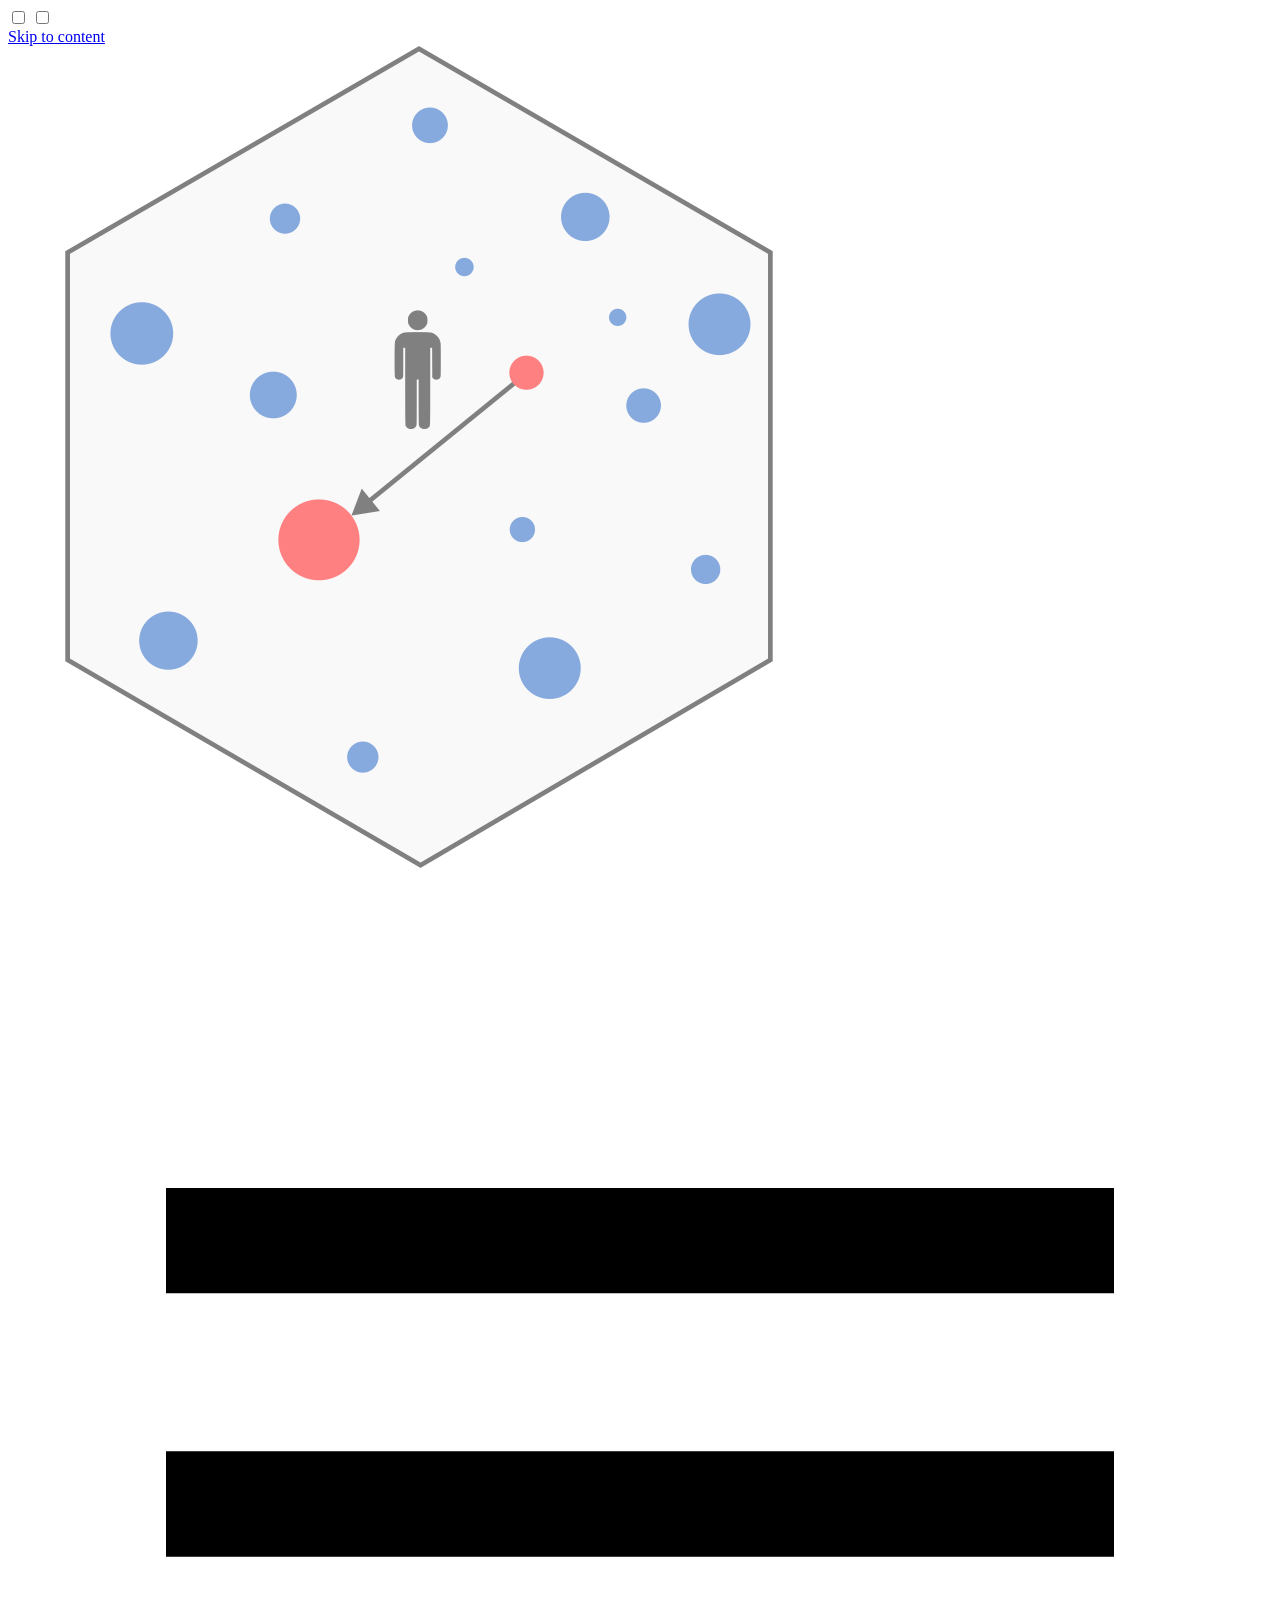
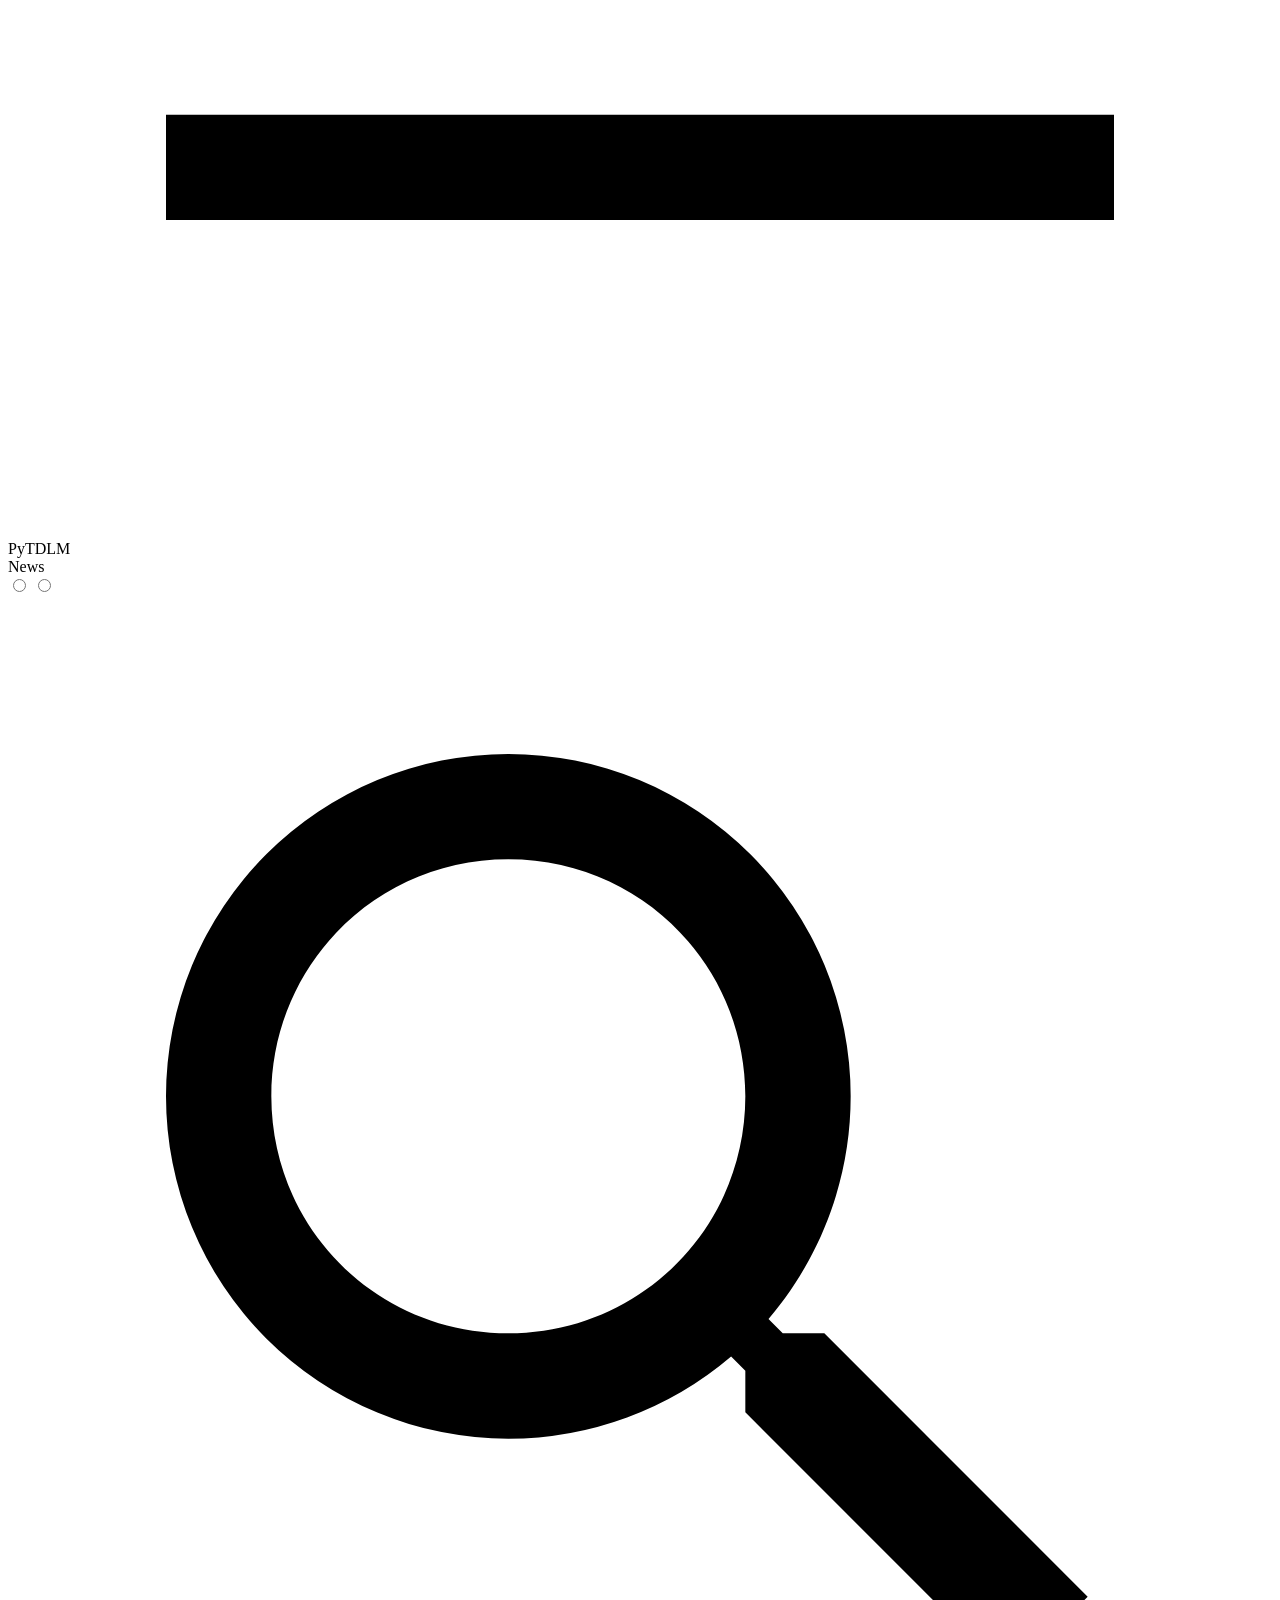
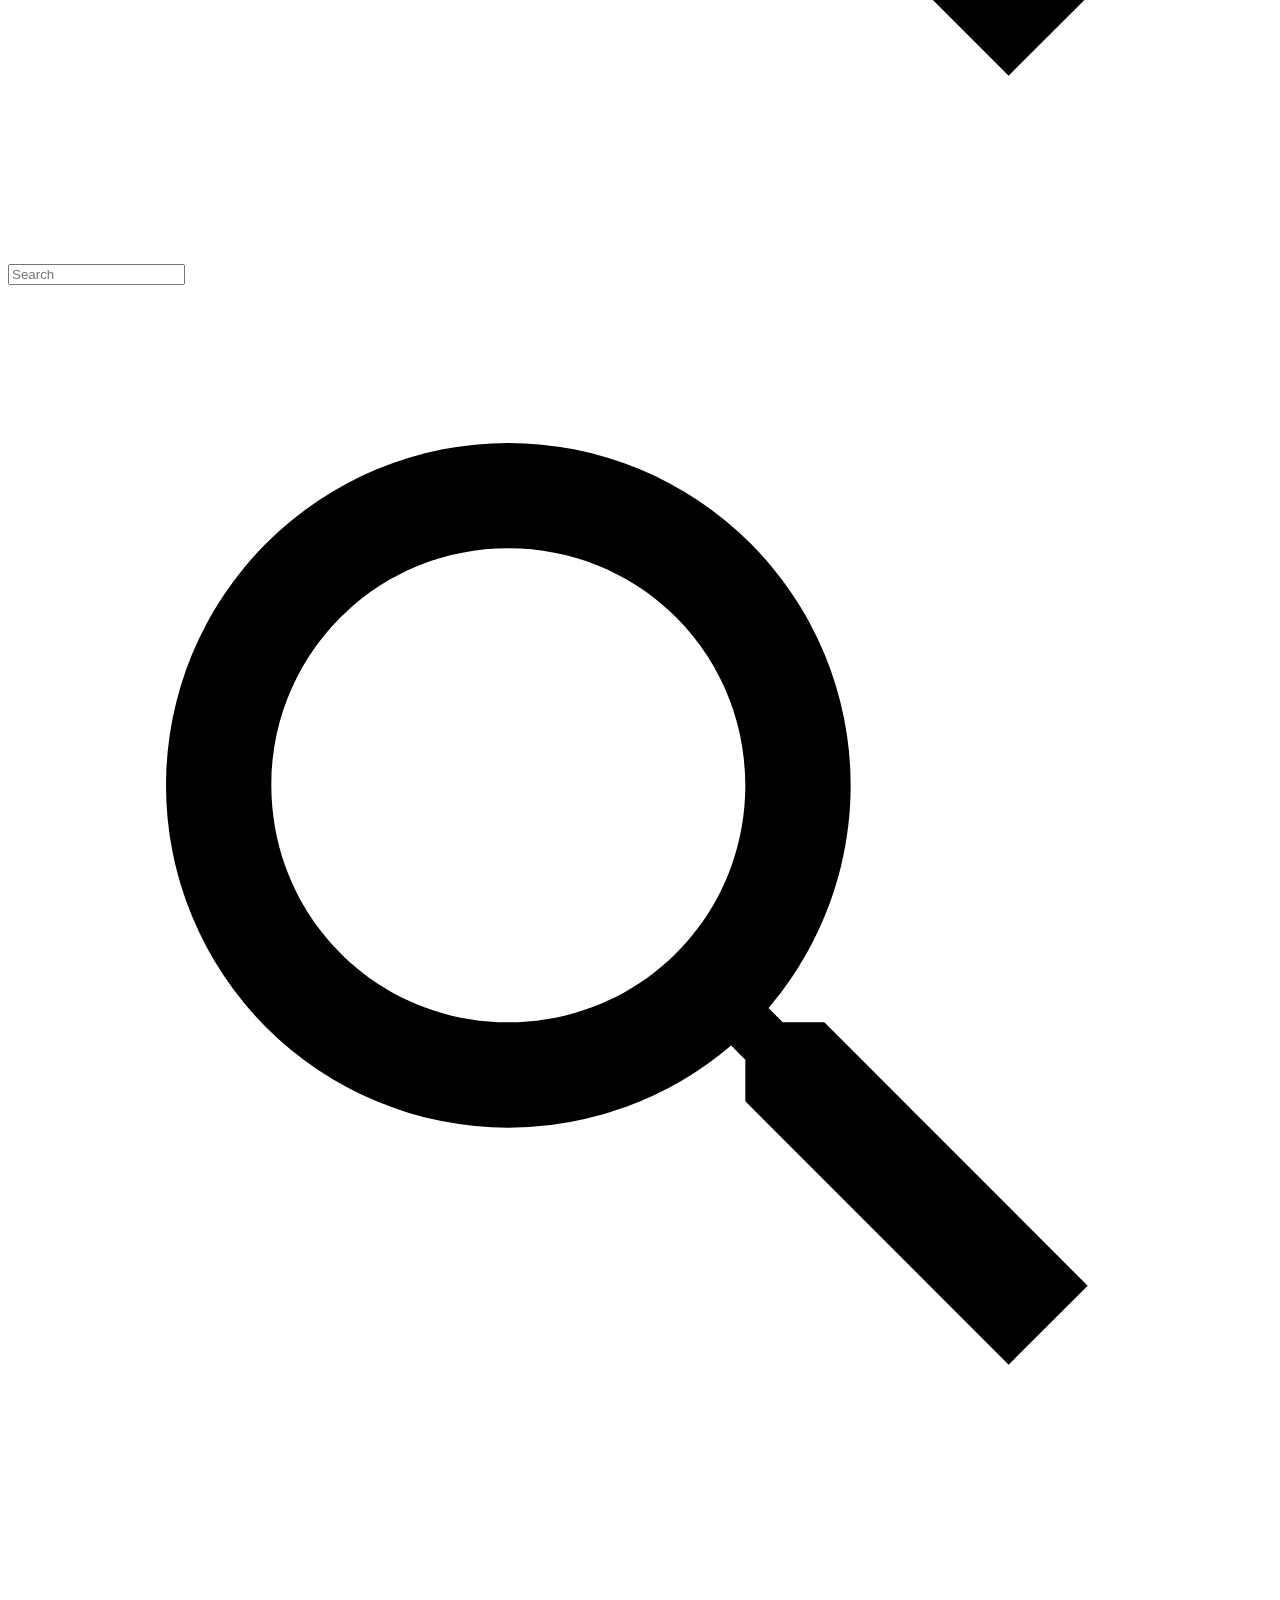
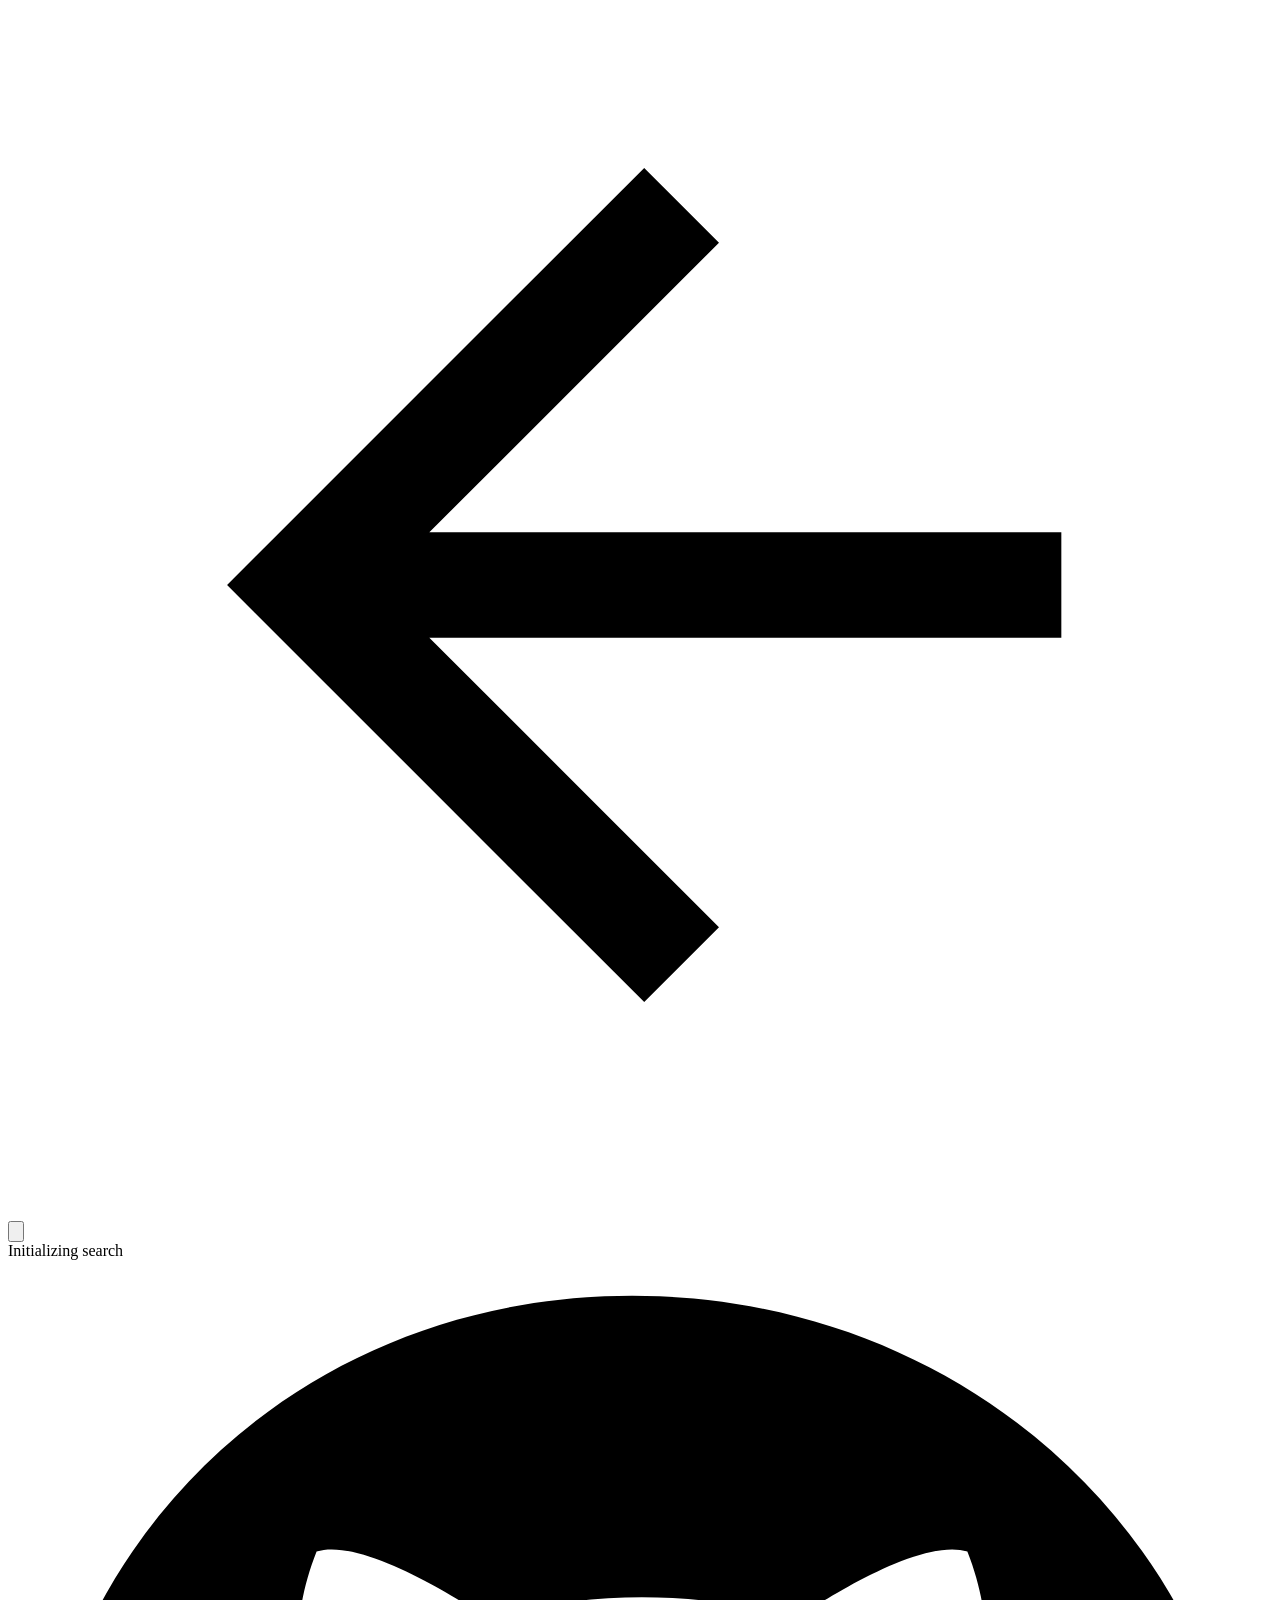
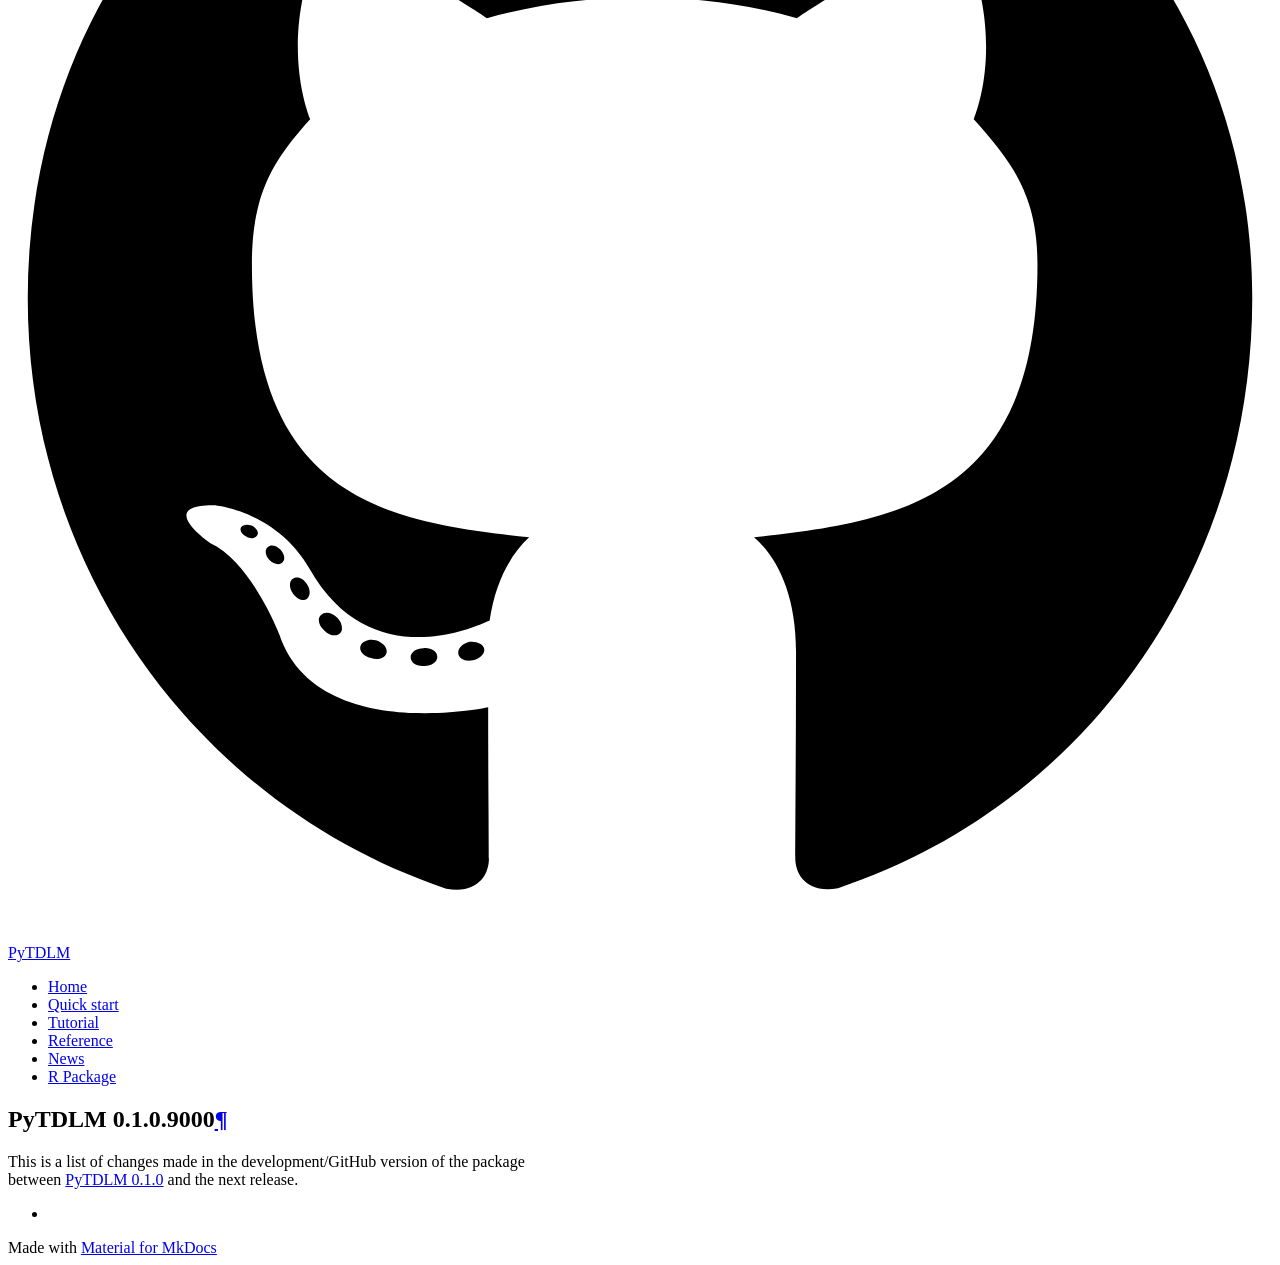
==== news/index.html @ 92eb55a8 "Deployed f260371 with MkDocs version: 1.6.1" ====
<!doctype html>
<html lang="en" class="no-js">
  <head>
    
      <meta charset="utf-8">
      <meta name="viewport" content="width=device-width,initial-scale=1">
      
      
      
        <link rel="canonical" href="https://rtdlm.github.io/PyTDLM/news/">
      
      
        <link rel="prev" href="../reference/">
      
      
      
      <link rel="icon" href="../assets/logo.png">
      <meta name="generator" content="mkdocs-1.6.1, mkdocs-material-9.6.20">
    
    
      
        <title>News - PyTDLM</title>
      
    
    
      <link rel="stylesheet" href="../assets/stylesheets/main.e53b48f4.min.css">
      
        
        <link rel="stylesheet" href="../assets/stylesheets/palette.06af60db.min.css">
      
      


    
    
      
    
    
      
        
        
        <link rel="preconnect" href="https://fonts.gstatic.com" crossorigin>
        <link rel="stylesheet" href="https://fonts.googleapis.com/css?family=Roboto:300,300i,400,400i,700,700i%7CRoboto+Mono:400,400i,700,700i&display=fallback">
        <style>:root{--md-text-font:"Roboto";--md-code-font:"Roboto Mono"}</style>
      
    
    
      <link rel="stylesheet" href="../assets/_mkdocstrings.css">
    
    <script>__md_scope=new URL("..",location),__md_hash=e=>[...e].reduce(((e,_)=>(e<<5)-e+_.charCodeAt(0)),0),__md_get=(e,_=localStorage,t=__md_scope)=>JSON.parse(_.getItem(t.pathname+"."+e)),__md_set=(e,_,t=localStorage,a=__md_scope)=>{try{t.setItem(a.pathname+"."+e,JSON.stringify(_))}catch(e){}}</script>
    
      

    
    
    
  </head>
  
  
    
    
      
    
    
    
    
    <body dir="ltr" data-md-color-scheme="default" data-md-color-primary="indigo" data-md-color-accent="indigo">
  
    
    <input class="md-toggle" data-md-toggle="drawer" type="checkbox" id="__drawer" autocomplete="off">
    <input class="md-toggle" data-md-toggle="search" type="checkbox" id="__search" autocomplete="off">
    <label class="md-overlay" for="__drawer"></label>
    <div data-md-component="skip">
      
        
        <a href="#pytdlm-0109000" class="md-skip">
          Skip to content
        </a>
      
    </div>
    <div data-md-component="announce">
      
    </div>
    
    
      

  

<header class="md-header md-header--shadow md-header--lifted" data-md-component="header">
  <nav class="md-header__inner md-grid" aria-label="Header">
    <a href=".." title="PyTDLM" class="md-header__button md-logo" aria-label="PyTDLM" data-md-component="logo">
      
  <img src="../assets/logo.png" alt="logo">

    </a>
    <label class="md-header__button md-icon" for="__drawer">
      
      <svg xmlns="http://www.w3.org/2000/svg" viewBox="0 0 24 24"><path d="M3 6h18v2H3zm0 5h18v2H3zm0 5h18v2H3z"/></svg>
    </label>
    <div class="md-header__title" data-md-component="header-title">
      <div class="md-header__ellipsis">
        <div class="md-header__topic">
          <span class="md-ellipsis">
            PyTDLM
          </span>
        </div>
        <div class="md-header__topic" data-md-component="header-topic">
          <span class="md-ellipsis">
            
              News
            
          </span>
        </div>
      </div>
    </div>
    
      
        <form class="md-header__option" data-md-component="palette">
  
    
    
    
    <input class="md-option" data-md-color-media="(prefers-color-scheme: light)" data-md-color-scheme="default" data-md-color-primary="indigo" data-md-color-accent="indigo"  aria-label="Switch to dark mode"  type="radio" name="__palette" id="__palette_0">
    
      <label class="md-header__button md-icon" title="Switch to dark mode" for="__palette_1" hidden>
        <svg xmlns="http://www.w3.org/2000/svg" viewBox="0 0 24 24"><path d="M12 8a4 4 0 0 0-4 4 4 4 0 0 0 4 4 4 4 0 0 0 4-4 4 4 0 0 0-4-4m0 10a6 6 0 0 1-6-6 6 6 0 0 1 6-6 6 6 0 0 1 6 6 6 6 0 0 1-6 6m8-9.31V4h-4.69L12 .69 8.69 4H4v4.69L.69 12 4 15.31V20h4.69L12 23.31 15.31 20H20v-4.69L23.31 12z"/></svg>
      </label>
    
  
    
    
    
    <input class="md-option" data-md-color-media="(prefers-color-scheme: dark)" data-md-color-scheme="slate" data-md-color-primary="indigo" data-md-color-accent="indigo"  aria-label="Switch to system preference"  type="radio" name="__palette" id="__palette_1">
    
      <label class="md-header__button md-icon" title="Switch to system preference" for="__palette_0" hidden>
        <svg xmlns="http://www.w3.org/2000/svg" viewBox="0 0 24 24"><path d="M12 18c-.89 0-1.74-.2-2.5-.55C11.56 16.5 13 14.42 13 12s-1.44-4.5-3.5-5.45C10.26 6.2 11.11 6 12 6a6 6 0 0 1 6 6 6 6 0 0 1-6 6m8-9.31V4h-4.69L12 .69 8.69 4H4v4.69L.69 12 4 15.31V20h4.69L12 23.31 15.31 20H20v-4.69L23.31 12z"/></svg>
      </label>
    
  
</form>
      
    
    
      <script>var palette=__md_get("__palette");if(palette&&palette.color){if("(prefers-color-scheme)"===palette.color.media){var media=matchMedia("(prefers-color-scheme: light)"),input=document.querySelector(media.matches?"[data-md-color-media='(prefers-color-scheme: light)']":"[data-md-color-media='(prefers-color-scheme: dark)']");palette.color.media=input.getAttribute("data-md-color-media"),palette.color.scheme=input.getAttribute("data-md-color-scheme"),palette.color.primary=input.getAttribute("data-md-color-primary"),palette.color.accent=input.getAttribute("data-md-color-accent")}for(var[key,value]of Object.entries(palette.color))document.body.setAttribute("data-md-color-"+key,value)}</script>
    
    
    
      
      
        <label class="md-header__button md-icon" for="__search">
          
          <svg xmlns="http://www.w3.org/2000/svg" viewBox="0 0 24 24"><path d="M9.5 3A6.5 6.5 0 0 1 16 9.5c0 1.61-.59 3.09-1.56 4.23l.27.27h.79l5 5-1.5 1.5-5-5v-.79l-.27-.27A6.52 6.52 0 0 1 9.5 16 6.5 6.5 0 0 1 3 9.5 6.5 6.5 0 0 1 9.5 3m0 2C7 5 5 7 5 9.5S7 14 9.5 14 14 12 14 9.5 12 5 9.5 5"/></svg>
        </label>
        <div class="md-search" data-md-component="search" role="dialog">
  <label class="md-search__overlay" for="__search"></label>
  <div class="md-search__inner" role="search">
    <form class="md-search__form" name="search">
      <input type="text" class="md-search__input" name="query" aria-label="Search" placeholder="Search" autocapitalize="off" autocorrect="off" autocomplete="off" spellcheck="false" data-md-component="search-query" required>
      <label class="md-search__icon md-icon" for="__search">
        
        <svg xmlns="http://www.w3.org/2000/svg" viewBox="0 0 24 24"><path d="M9.5 3A6.5 6.5 0 0 1 16 9.5c0 1.61-.59 3.09-1.56 4.23l.27.27h.79l5 5-1.5 1.5-5-5v-.79l-.27-.27A6.52 6.52 0 0 1 9.5 16 6.5 6.5 0 0 1 3 9.5 6.5 6.5 0 0 1 9.5 3m0 2C7 5 5 7 5 9.5S7 14 9.5 14 14 12 14 9.5 12 5 9.5 5"/></svg>
        
        <svg xmlns="http://www.w3.org/2000/svg" viewBox="0 0 24 24"><path d="M20 11v2H8l5.5 5.5-1.42 1.42L4.16 12l7.92-7.92L13.5 5.5 8 11z"/></svg>
      </label>
      <nav class="md-search__options" aria-label="Search">
        
        <button type="reset" class="md-search__icon md-icon" title="Clear" aria-label="Clear" tabindex="-1">
          
          <svg xmlns="http://www.w3.org/2000/svg" viewBox="0 0 24 24"><path d="M19 6.41 17.59 5 12 10.59 6.41 5 5 6.41 10.59 12 5 17.59 6.41 19 12 13.41 17.59 19 19 17.59 13.41 12z"/></svg>
        </button>
      </nav>
      
    </form>
    <div class="md-search__output">
      <div class="md-search__scrollwrap" tabindex="0" data-md-scrollfix>
        <div class="md-search-result" data-md-component="search-result">
          <div class="md-search-result__meta">
            Initializing search
          </div>
          <ol class="md-search-result__list" role="presentation"></ol>
        </div>
      </div>
    </div>
  </div>
</div>
      
    
    
      <div class="md-header__source">
        <a href="https://github.com/RTDLM/PyTDLM" title="Go to repository" class="md-source" data-md-component="source">
  <div class="md-source__icon md-icon">
    
    <svg xmlns="http://www.w3.org/2000/svg" viewBox="0 0 512 512"><!--! Font Awesome Free 7.0.0 by @fontawesome - https://fontawesome.com License - https://fontawesome.com/license/free (Icons: CC BY 4.0, Fonts: SIL OFL 1.1, Code: MIT License) Copyright 2025 Fonticons, Inc.--><path d="M173.9 397.4c0 2-2.3 3.6-5.2 3.6-3.3.3-5.6-1.3-5.6-3.6 0-2 2.3-3.6 5.2-3.6 3-.3 5.6 1.3 5.6 3.6m-31.1-4.5c-.7 2 1.3 4.3 4.3 4.9 2.6 1 5.6 0 6.2-2s-1.3-4.3-4.3-5.2c-2.6-.7-5.5.3-6.2 2.3m44.2-1.7c-2.9.7-4.9 2.6-4.6 4.9.3 2 2.9 3.3 5.9 2.6 2.9-.7 4.9-2.6 4.6-4.6-.3-1.9-3-3.2-5.9-2.9M252.8 8C114.1 8 8 113.3 8 252c0 110.9 69.8 205.8 169.5 239.2 12.8 2.3 17.3-5.6 17.3-12.1 0-6.2-.3-40.4-.3-61.4 0 0-70 15-84.7-29.8 0 0-11.4-29.1-27.8-36.6 0 0-22.9-15.7 1.6-15.4 0 0 24.9 2 38.6 25.8 21.9 38.6 58.6 27.5 72.9 20.9 2.3-16 8.8-27.1 16-33.7-55.9-6.2-112.3-14.3-112.3-110.5 0-27.5 7.6-41.3 23.6-58.9-2.6-6.5-11.1-33.3 2.6-67.9 20.9-6.5 69 27 69 27 20-5.6 41.5-8.5 62.8-8.5s42.8 2.9 62.8 8.5c0 0 48.1-33.6 69-27 13.7 34.7 5.2 61.4 2.6 67.9 16 17.7 25.8 31.5 25.8 58.9 0 96.5-58.9 104.2-114.8 110.5 9.2 7.9 17 22.9 17 46.4 0 33.7-.3 75.4-.3 83.6 0 6.5 4.6 14.4 17.3 12.1C436.2 457.8 504 362.9 504 252 504 113.3 391.5 8 252.8 8M105.2 352.9c-1.3 1-1 3.3.7 5.2 1.6 1.6 3.9 2.3 5.2 1 1.3-1 1-3.3-.7-5.2-1.6-1.6-3.9-2.3-5.2-1m-10.8-8.1c-.7 1.3.3 2.9 2.3 3.9 1.6 1 3.6.7 4.3-.7.7-1.3-.3-2.9-2.3-3.9-2-.6-3.6-.3-4.3.7m32.4 35.6c-1.6 1.3-1 4.3 1.3 6.2 2.3 2.3 5.2 2.6 6.5 1 1.3-1.3.7-4.3-1.3-6.2-2.2-2.3-5.2-2.6-6.5-1m-11.4-14.7c-1.6 1-1.6 3.6 0 5.9s4.3 3.3 5.6 2.3c1.6-1.3 1.6-3.9 0-6.2-1.4-2.3-4-3.3-5.6-2"/></svg>
  </div>
  <div class="md-source__repository">
    PyTDLM
  </div>
</a>
      </div>
    
  </nav>
  
    
      
<nav class="md-tabs" aria-label="Tabs" data-md-component="tabs">
  <div class="md-grid">
    <ul class="md-tabs__list">
      
        
  
  
  
  
    <li class="md-tabs__item">
      <a href=".." class="md-tabs__link">
        
  
  
    
  
  Home

      </a>
    </li>
  

      
        
  
  
  
  
    <li class="md-tabs__item">
      <a href="../start/" class="md-tabs__link">
        
  
  
    
  
  Quick start

      </a>
    </li>
  

      
        
  
  
  
  
    <li class="md-tabs__item">
      <a href="../tutorial/" class="md-tabs__link">
        
  
  
    
  
  Tutorial

      </a>
    </li>
  

      
        
  
  
  
  
    <li class="md-tabs__item">
      <a href="../reference/" class="md-tabs__link">
        
  
  
    
  
  Reference

      </a>
    </li>
  

      
        
  
  
  
    
  
  
    <li class="md-tabs__item md-tabs__item--active">
      <a href="./" class="md-tabs__link">
        
  
  
    
  
  News

      </a>
    </li>
  

      
        
  
  
  
  
    <li class="md-tabs__item">
      <a href="https://rtdlm.github.io/TDLM/" class="md-tabs__link">
        
  
  
    
  
  R Package

      </a>
    </li>
  

      
    </ul>
  </div>
</nav>
    
  
</header>
    
    <div class="md-container" data-md-component="container">
      
      
        
      
      <main class="md-main" data-md-component="main">
        <div class="md-main__inner md-grid">
          
            
              
                
              
              <div class="md-sidebar md-sidebar--primary" data-md-component="sidebar" data-md-type="navigation" hidden>
                <div class="md-sidebar__scrollwrap">
                  <div class="md-sidebar__inner">
                    


  


<nav class="md-nav md-nav--primary md-nav--lifted" aria-label="Navigation" data-md-level="0">
  <label class="md-nav__title" for="__drawer">
    <a href=".." title="PyTDLM" class="md-nav__button md-logo" aria-label="PyTDLM" data-md-component="logo">
      
  <img src="../assets/logo.png" alt="logo">

    </a>
    PyTDLM
  </label>
  
    <div class="md-nav__source">
      <a href="https://github.com/RTDLM/PyTDLM" title="Go to repository" class="md-source" data-md-component="source">
  <div class="md-source__icon md-icon">
    
    <svg xmlns="http://www.w3.org/2000/svg" viewBox="0 0 512 512"><!--! Font Awesome Free 7.0.0 by @fontawesome - https://fontawesome.com License - https://fontawesome.com/license/free (Icons: CC BY 4.0, Fonts: SIL OFL 1.1, Code: MIT License) Copyright 2025 Fonticons, Inc.--><path d="M173.9 397.4c0 2-2.3 3.6-5.2 3.6-3.3.3-5.6-1.3-5.6-3.6 0-2 2.3-3.6 5.2-3.6 3-.3 5.6 1.3 5.6 3.6m-31.1-4.5c-.7 2 1.3 4.3 4.3 4.9 2.6 1 5.6 0 6.2-2s-1.3-4.3-4.3-5.2c-2.6-.7-5.5.3-6.2 2.3m44.2-1.7c-2.9.7-4.9 2.6-4.6 4.9.3 2 2.9 3.3 5.9 2.6 2.9-.7 4.9-2.6 4.6-4.6-.3-1.9-3-3.2-5.9-2.9M252.8 8C114.1 8 8 113.3 8 252c0 110.9 69.8 205.8 169.5 239.2 12.8 2.3 17.3-5.6 17.3-12.1 0-6.2-.3-40.4-.3-61.4 0 0-70 15-84.7-29.8 0 0-11.4-29.1-27.8-36.6 0 0-22.9-15.7 1.6-15.4 0 0 24.9 2 38.6 25.8 21.9 38.6 58.6 27.5 72.9 20.9 2.3-16 8.8-27.1 16-33.7-55.9-6.2-112.3-14.3-112.3-110.5 0-27.5 7.6-41.3 23.6-58.9-2.6-6.5-11.1-33.3 2.6-67.9 20.9-6.5 69 27 69 27 20-5.6 41.5-8.5 62.8-8.5s42.8 2.9 62.8 8.5c0 0 48.1-33.6 69-27 13.7 34.7 5.2 61.4 2.6 67.9 16 17.7 25.8 31.5 25.8 58.9 0 96.5-58.9 104.2-114.8 110.5 9.2 7.9 17 22.9 17 46.4 0 33.7-.3 75.4-.3 83.6 0 6.5 4.6 14.4 17.3 12.1C436.2 457.8 504 362.9 504 252 504 113.3 391.5 8 252.8 8M105.2 352.9c-1.3 1-1 3.3.7 5.2 1.6 1.6 3.9 2.3 5.2 1 1.3-1 1-3.3-.7-5.2-1.6-1.6-3.9-2.3-5.2-1m-10.8-8.1c-.7 1.3.3 2.9 2.3 3.9 1.6 1 3.6.7 4.3-.7.7-1.3-.3-2.9-2.3-3.9-2-.6-3.6-.3-4.3.7m32.4 35.6c-1.6 1.3-1 4.3 1.3 6.2 2.3 2.3 5.2 2.6 6.5 1 1.3-1.3.7-4.3-1.3-6.2-2.2-2.3-5.2-2.6-6.5-1m-11.4-14.7c-1.6 1-1.6 3.6 0 5.9s4.3 3.3 5.6 2.3c1.6-1.3 1.6-3.9 0-6.2-1.4-2.3-4-3.3-5.6-2"/></svg>
  </div>
  <div class="md-source__repository">
    PyTDLM
  </div>
</a>
    </div>
  
  <ul class="md-nav__list" data-md-scrollfix>
    
      
      
  
  
  
  
    <li class="md-nav__item">
      <a href=".." class="md-nav__link">
        
  
  
  <span class="md-ellipsis">
    Home
    
  </span>
  

      </a>
    </li>
  

    
      
      
  
  
  
  
    <li class="md-nav__item">
      <a href="../start/" class="md-nav__link">
        
  
  
  <span class="md-ellipsis">
    Quick start
    
  </span>
  

      </a>
    </li>
  

    
      
      
  
  
  
  
    <li class="md-nav__item">
      <a href="../tutorial/" class="md-nav__link">
        
  
  
  <span class="md-ellipsis">
    Tutorial
    
  </span>
  

      </a>
    </li>
  

    
      
      
  
  
  
  
    <li class="md-nav__item">
      <a href="../reference/" class="md-nav__link">
        
  
  
  <span class="md-ellipsis">
    Reference
    
  </span>
  

      </a>
    </li>
  

    
      
      
  
  
    
  
  
  
    <li class="md-nav__item md-nav__item--active">
      
      <input class="md-nav__toggle md-toggle" type="checkbox" id="__toc">
      
      
        
      
      
      <a href="./" class="md-nav__link md-nav__link--active">
        
  
  
  <span class="md-ellipsis">
    News
    
  </span>
  

      </a>
      
    </li>
  

    
      
      
  
  
  
  
    <li class="md-nav__item">
      <a href="https://rtdlm.github.io/TDLM/" class="md-nav__link">
        
  
  
  <span class="md-ellipsis">
    R Package
    
  </span>
  

      </a>
    </li>
  

    
  </ul>
</nav>
                  </div>
                </div>
              </div>
            
            
              
                
              
              <div class="md-sidebar md-sidebar--secondary" data-md-component="sidebar" data-md-type="toc" >
                <div class="md-sidebar__scrollwrap">
                  <div class="md-sidebar__inner">
                    

<nav class="md-nav md-nav--secondary" aria-label="Table of contents">
  
  
  
    
  
  
</nav>
                  </div>
                </div>
              </div>
            
          
          
            <div class="md-content" data-md-component="content">
              <article class="md-content__inner md-typeset">
                
                  
  



  
  


<h1 id="pytdlm-0109000">PyTDLM 0.1.0.9000<a class="headerlink" href="#pytdlm-0109000" title="Permanent link">&para;</a></h1>
<p>This is a list of changes made in the development/GitHub version of the package<br />
between <a href="https://github.com/RTDLM/PyTDLM/releases/tag/v0.1.0">PyTDLM 0.1.0</a> and 
the next release.</p>
<ul>
<li></li>
</ul>







  
  




  



                
              </article>
            </div>
          
          
<script>var target=document.getElementById(location.hash.slice(1));target&&target.name&&(target.checked=target.name.startsWith("__tabbed_"))</script>
        </div>
        
      </main>
      
        <footer class="md-footer">
  
  <div class="md-footer-meta md-typeset">
    <div class="md-footer-meta__inner md-grid">
      <div class="md-copyright">
  
  
    Made with
    <a href="https://squidfunk.github.io/mkdocs-material/" target="_blank" rel="noopener">
      Material for MkDocs
    </a>
  
</div>
      
    </div>
  </div>
</footer>
      
    </div>
    <div class="md-dialog" data-md-component="dialog">
      <div class="md-dialog__inner md-typeset"></div>
    </div>
    
    
    
      
      <script id="__config" type="application/json">{"base": "..", "features": ["navigation.tabs", "navigation.tabs.sticky"], "search": "../assets/javascripts/workers/search.973d3a69.min.js", "tags": null, "translations": {"clipboard.copied": "Copied to clipboard", "clipboard.copy": "Copy to clipboard", "search.result.more.one": "1 more on this page", "search.result.more.other": "# more on this page", "search.result.none": "No matching documents", "search.result.one": "1 matching document", "search.result.other": "# matching documents", "search.result.placeholder": "Type to start searching", "search.result.term.missing": "Missing", "select.version": "Select version"}, "version": null}</script>
    
    
      <script src="../assets/javascripts/bundle.f55a23d4.min.js"></script>
      
    
  </body>
</html>
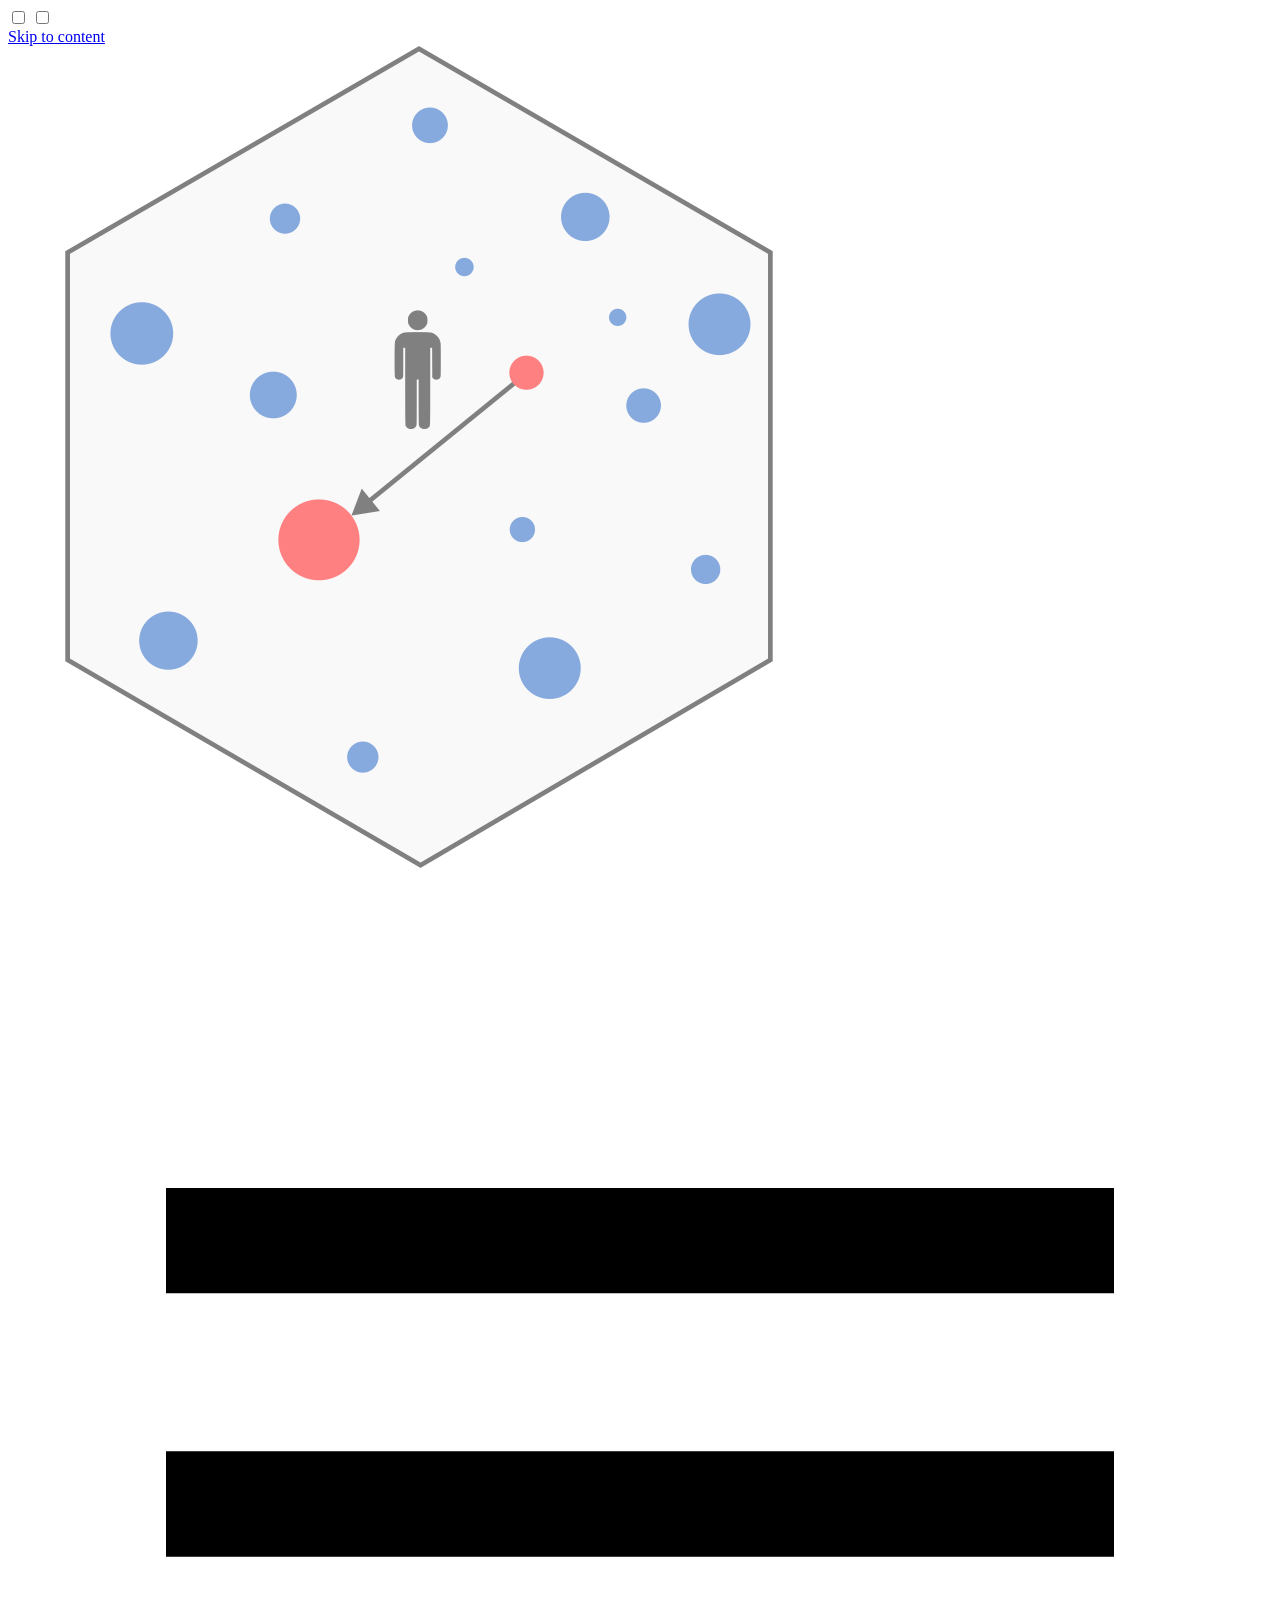
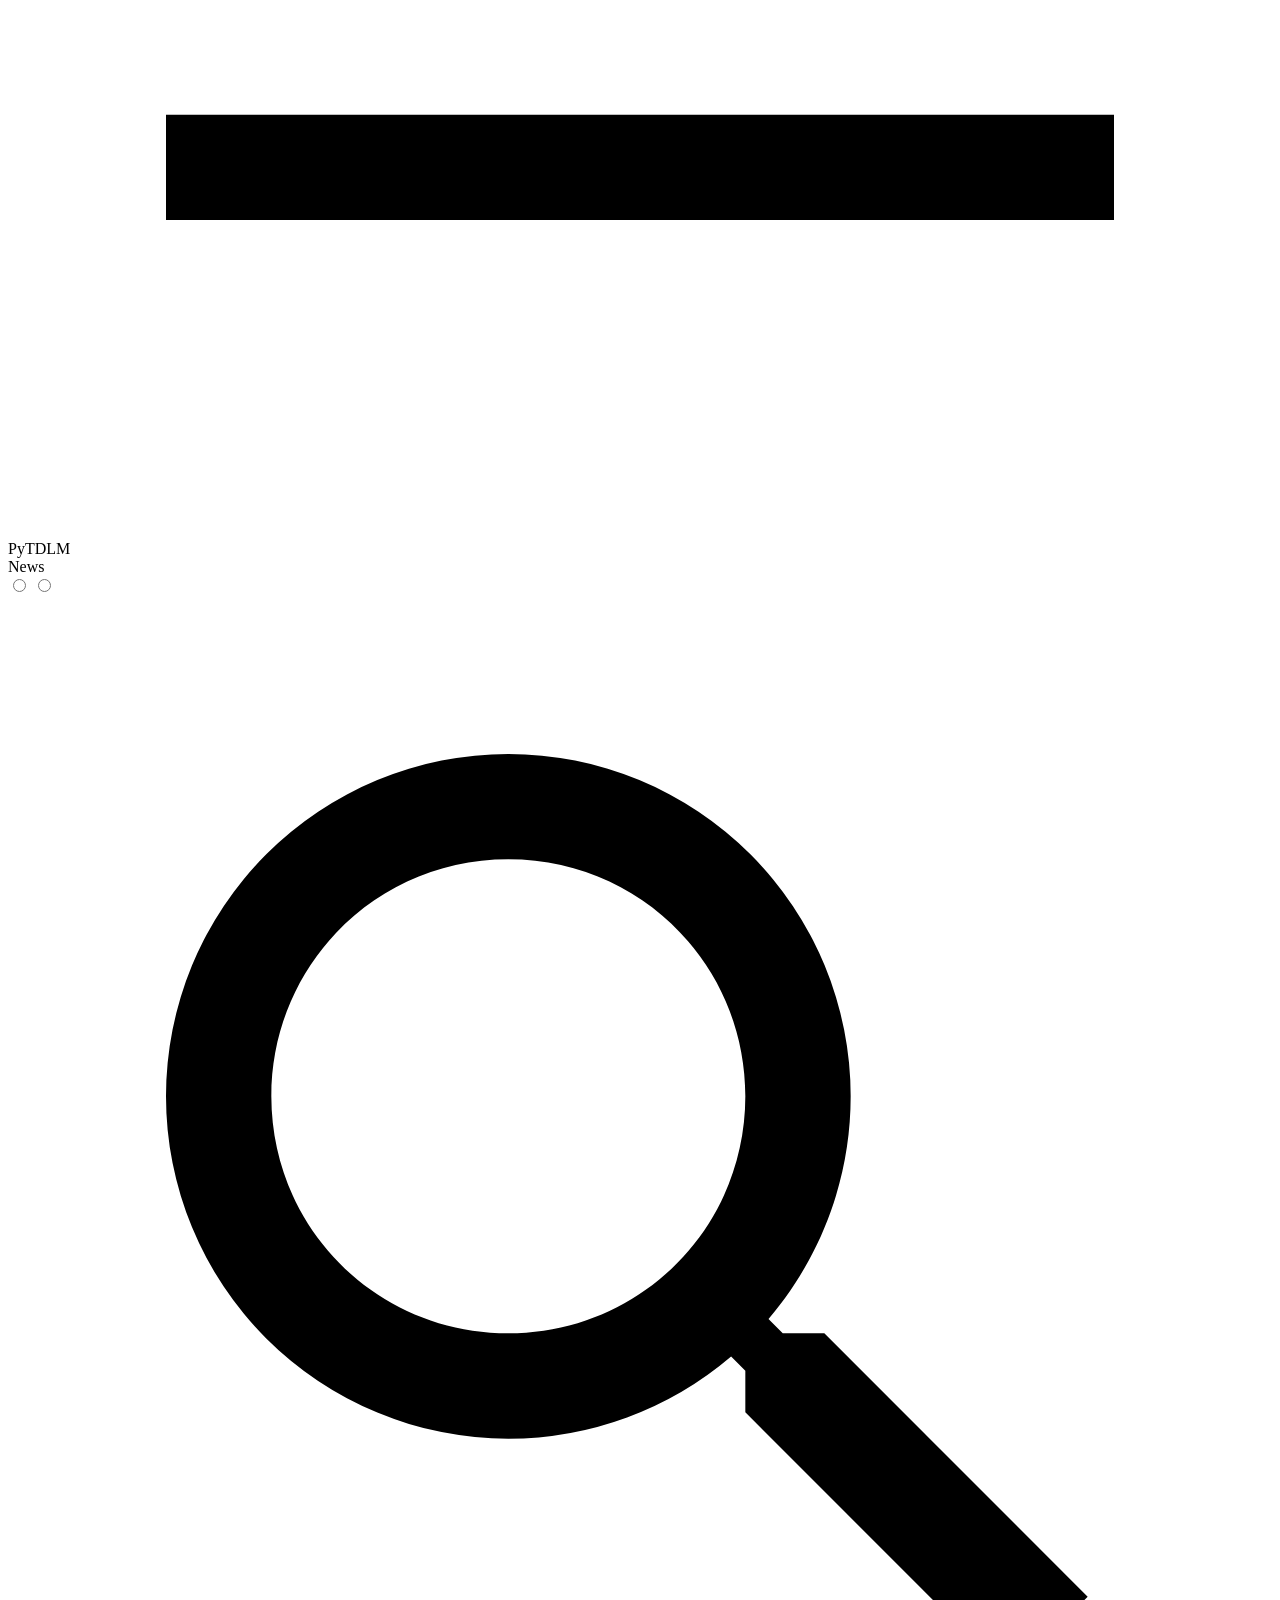
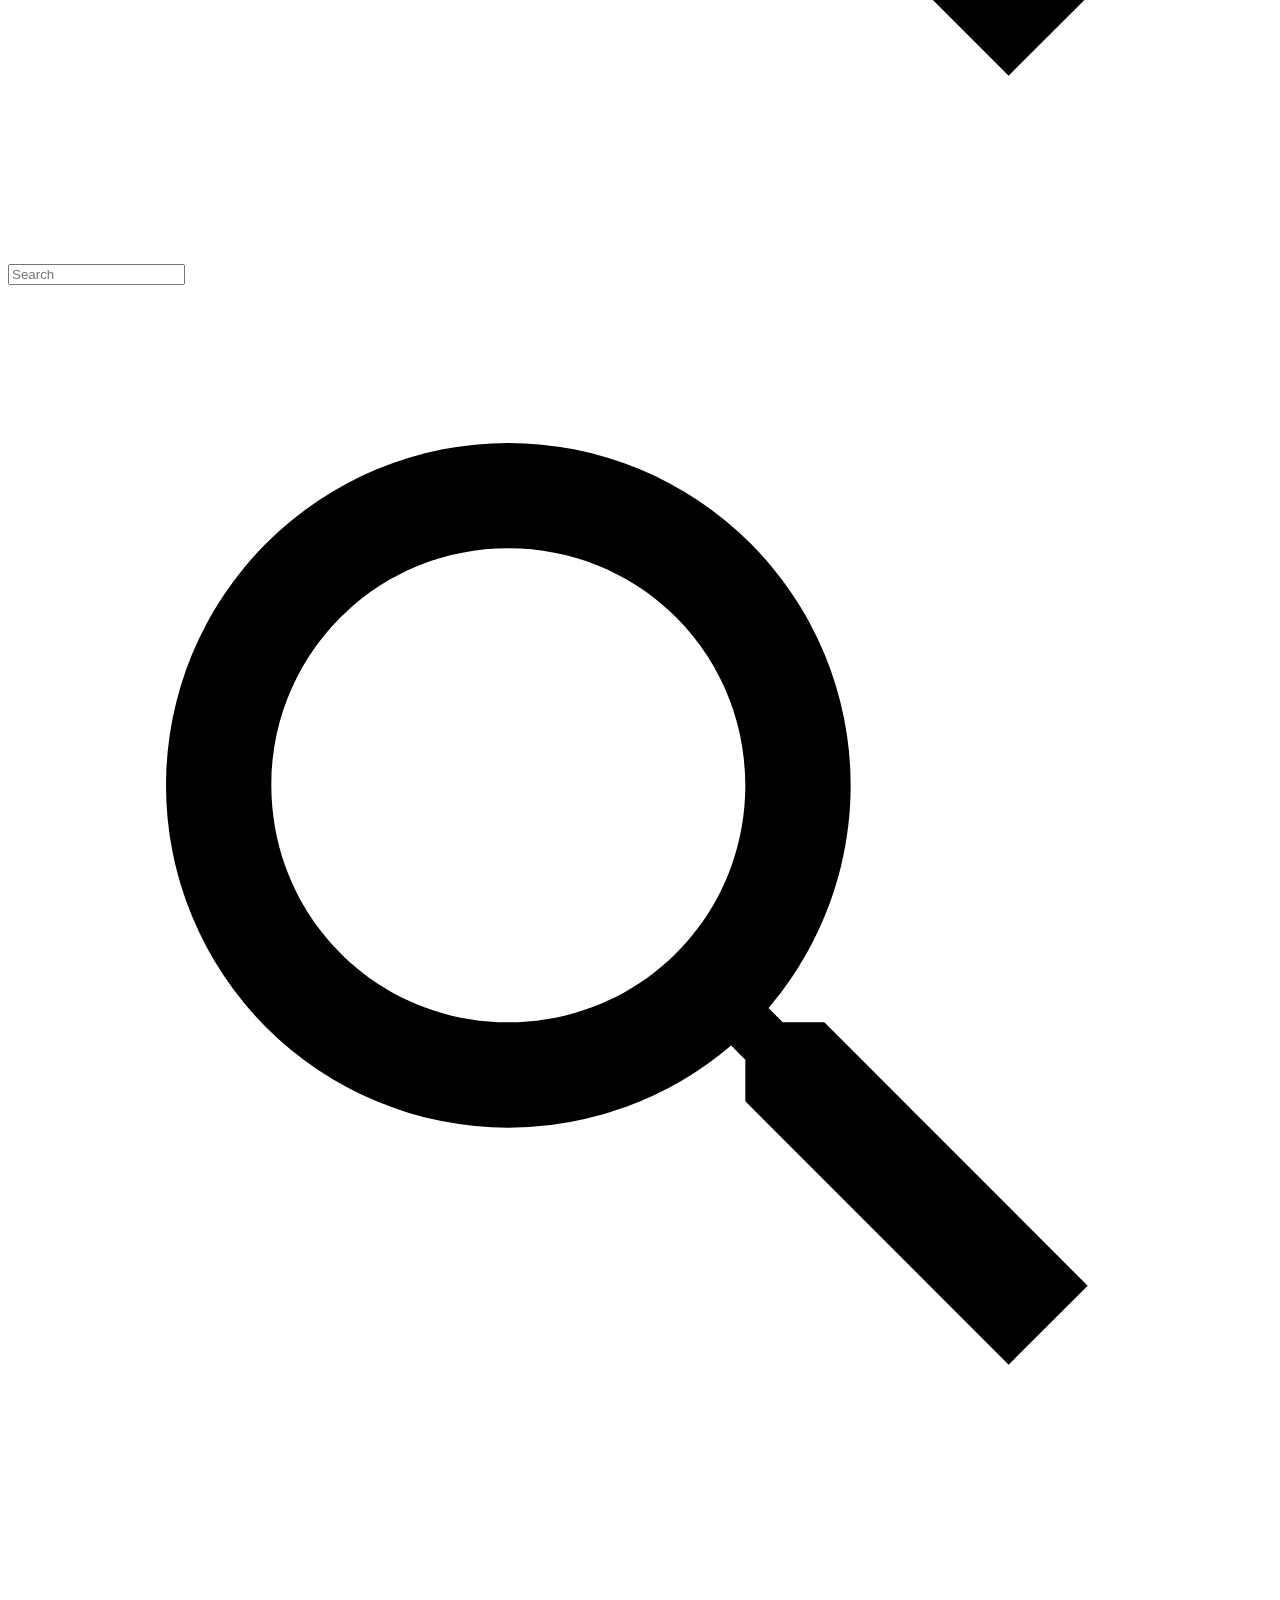
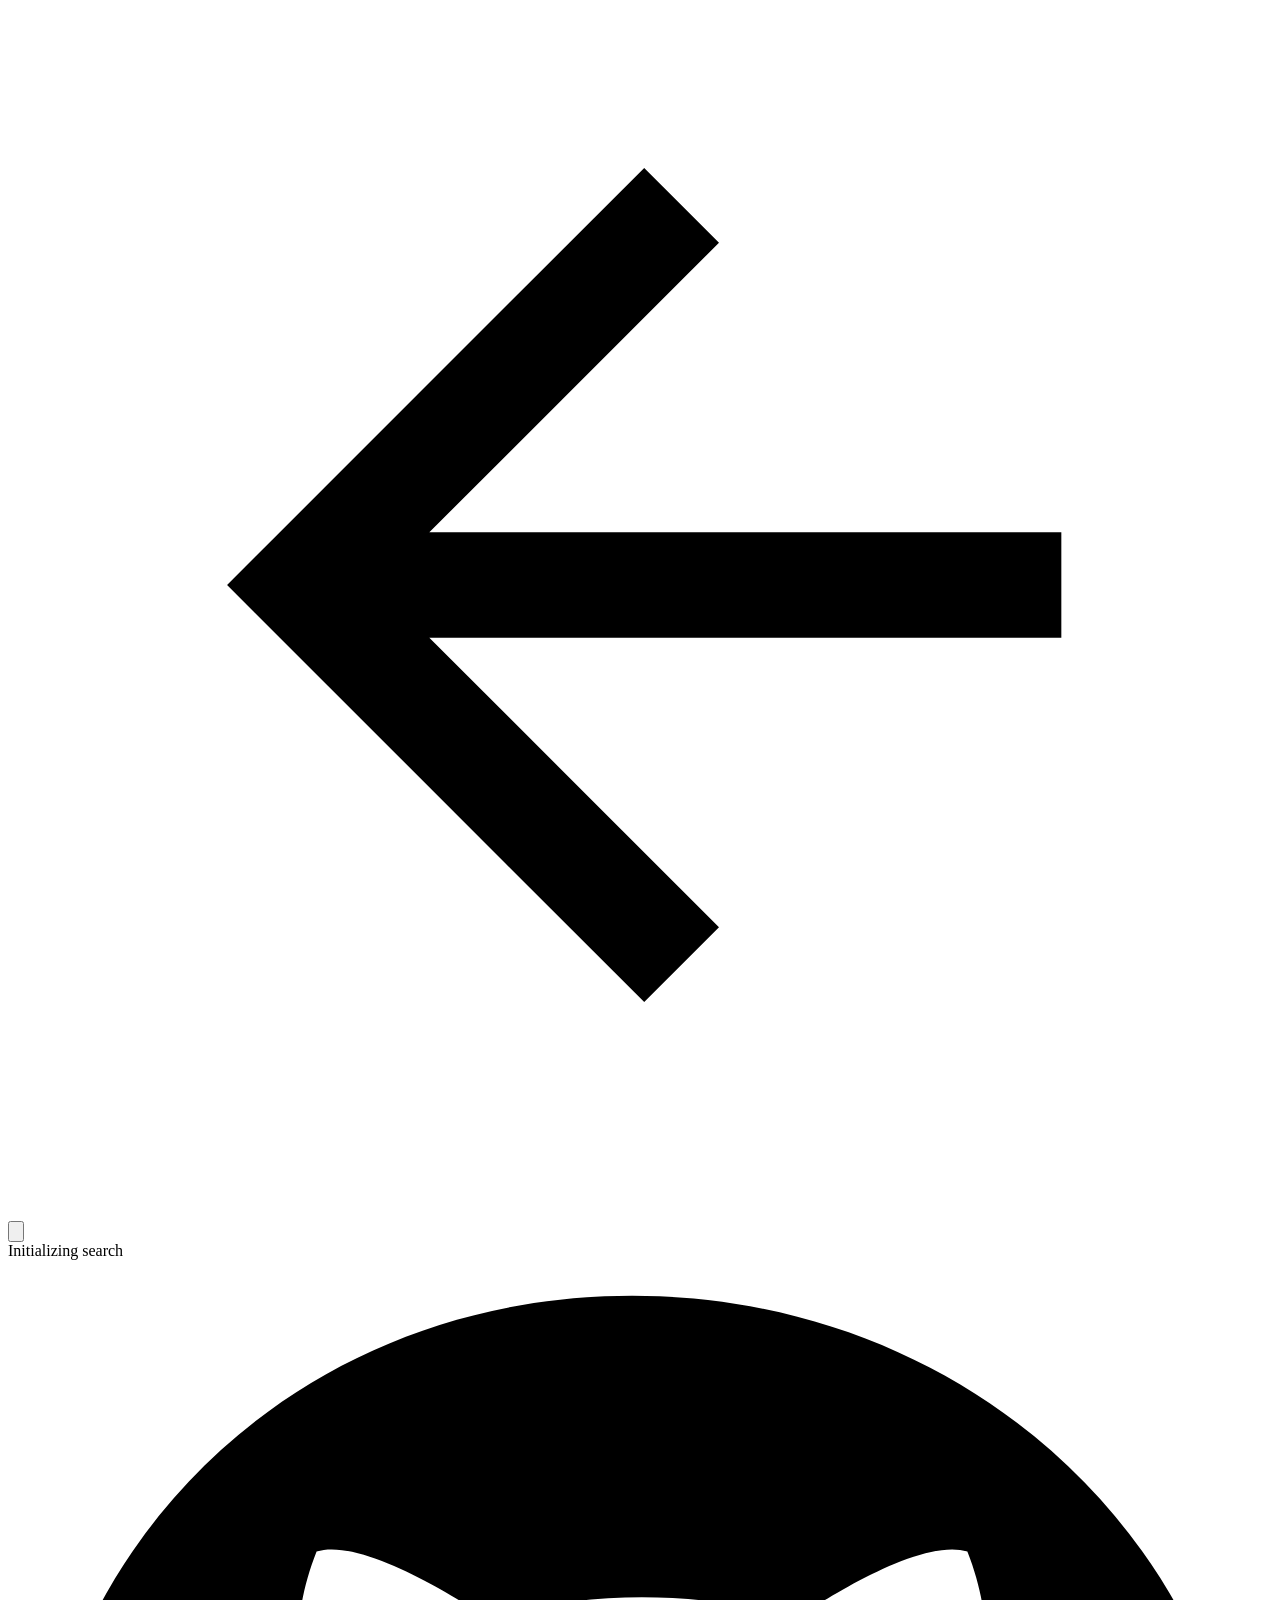
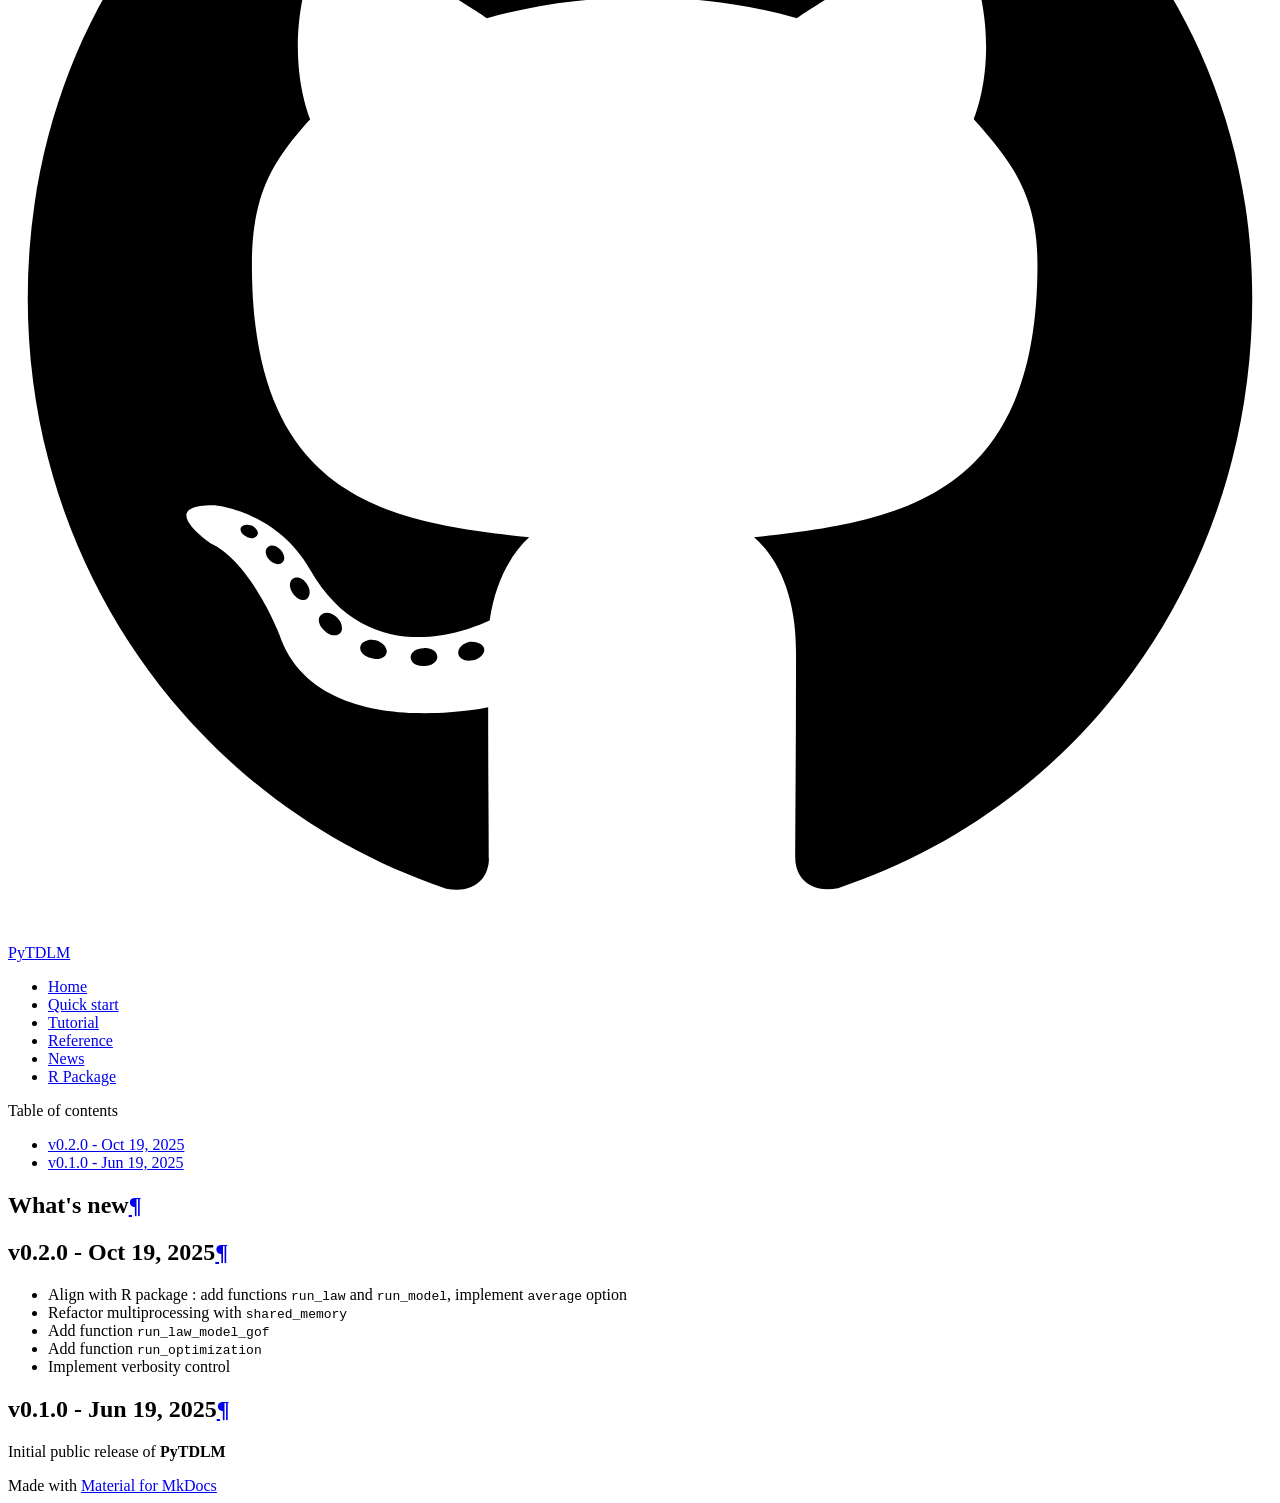
==== commit bcadef34: "Deployed 9416907 with MkDocs version: 1.6.1" ====
--- a/news/index.html
+++ b/news/index.html
@@ -74,7 +74,7 @@
     <div data-md-component="skip">
       
         
-        <a href="#pytdlm-0109000" class="md-skip">
+        <a href="#whats-new" class="md-skip">
           Skip to content
         </a>
       
@@ -480,8 +480,8 @@
         
       
       
-      <a href="./" class="md-nav__link md-nav__link--active">
-        
+        <label class="md-nav__link md-nav__link--active" for="__toc">
+          
   
   
   <span class="md-ellipsis">
@@ -490,7 +490,57 @@
   </span>
   
 
-      </a>
+          <span class="md-nav__icon md-icon"></span>
+        </label>
+      
+      <a href="./" class="md-nav__link md-nav__link--active">
+        
+  
+  
+  <span class="md-ellipsis">
+    News
+    
+  </span>
+  
+
+      </a>
+      
+        
+
+<nav class="md-nav md-nav--secondary" aria-label="Table of contents">
+  
+  
+  
+    
+  
+  
+    <label class="md-nav__title" for="__toc">
+      <span class="md-nav__icon md-icon"></span>
+      Table of contents
+    </label>
+    <ul class="md-nav__list" data-md-component="toc" data-md-scrollfix>
+      
+        <li class="md-nav__item">
+  <a href="#v020-oct-19-2025" class="md-nav__link">
+    <span class="md-ellipsis">
+      v0.2.0 - Oct 19, 2025
+    </span>
+  </a>
+  
+</li>
+      
+        <li class="md-nav__item">
+  <a href="#v010-jun-19-2025" class="md-nav__link">
+    <span class="md-ellipsis">
+      v0.1.0 - Jun 19, 2025
+    </span>
+  </a>
+  
+</li>
+      
+    </ul>
+  
+</nav>
       
     </li>
   
@@ -540,6 +590,32 @@
     
   
   
+    <label class="md-nav__title" for="__toc">
+      <span class="md-nav__icon md-icon"></span>
+      Table of contents
+    </label>
+    <ul class="md-nav__list" data-md-component="toc" data-md-scrollfix>
+      
+        <li class="md-nav__item">
+  <a href="#v020-oct-19-2025" class="md-nav__link">
+    <span class="md-ellipsis">
+      v0.2.0 - Oct 19, 2025
+    </span>
+  </a>
+  
+</li>
+      
+        <li class="md-nav__item">
+  <a href="#v010-jun-19-2025" class="md-nav__link">
+    <span class="md-ellipsis">
+      v0.1.0 - Jun 19, 2025
+    </span>
+  </a>
+  
+</li>
+      
+    </ul>
+  
 </nav>
                   </div>
                 </div>
@@ -559,13 +635,17 @@
   
 
 
-<h1 id="pytdlm-0109000">PyTDLM 0.1.0.9000<a class="headerlink" href="#pytdlm-0109000" title="Permanent link">&para;</a></h1>
-<p>This is a list of changes made in the development/GitHub version of the package<br />
-between <a href="https://github.com/RTDLM/PyTDLM/releases/tag/v0.1.0">PyTDLM 0.1.0</a> and 
-the next release.</p>
+<h1 id="whats-new">What's new<a class="headerlink" href="#whats-new" title="Permanent link">&para;</a></h1>
+<h2 id="v020-oct-19-2025">v0.2.0 - Oct 19, 2025<a class="headerlink" href="#v020-oct-19-2025" title="Permanent link">&para;</a></h2>
 <ul>
-<li></li>
+<li>Align with R package : add functions <code>run_law</code> and <code>run_model</code>, implement <code>average</code> option</li>
+<li>Refactor multiprocessing with <code>shared_memory</code></li>
+<li>Add function <code>run_law_model_gof</code></li>
+<li>Add function <code>run_optimization</code></li>
+<li>Implement verbosity control</li>
 </ul>
+<h2 id="v010-jun-19-2025">v0.1.0 - Jun 19, 2025<a class="headerlink" href="#v010-jun-19-2025" title="Permanent link">&para;</a></h2>
+<p>Initial public release of <strong>PyTDLM</strong></p>
 
 
 
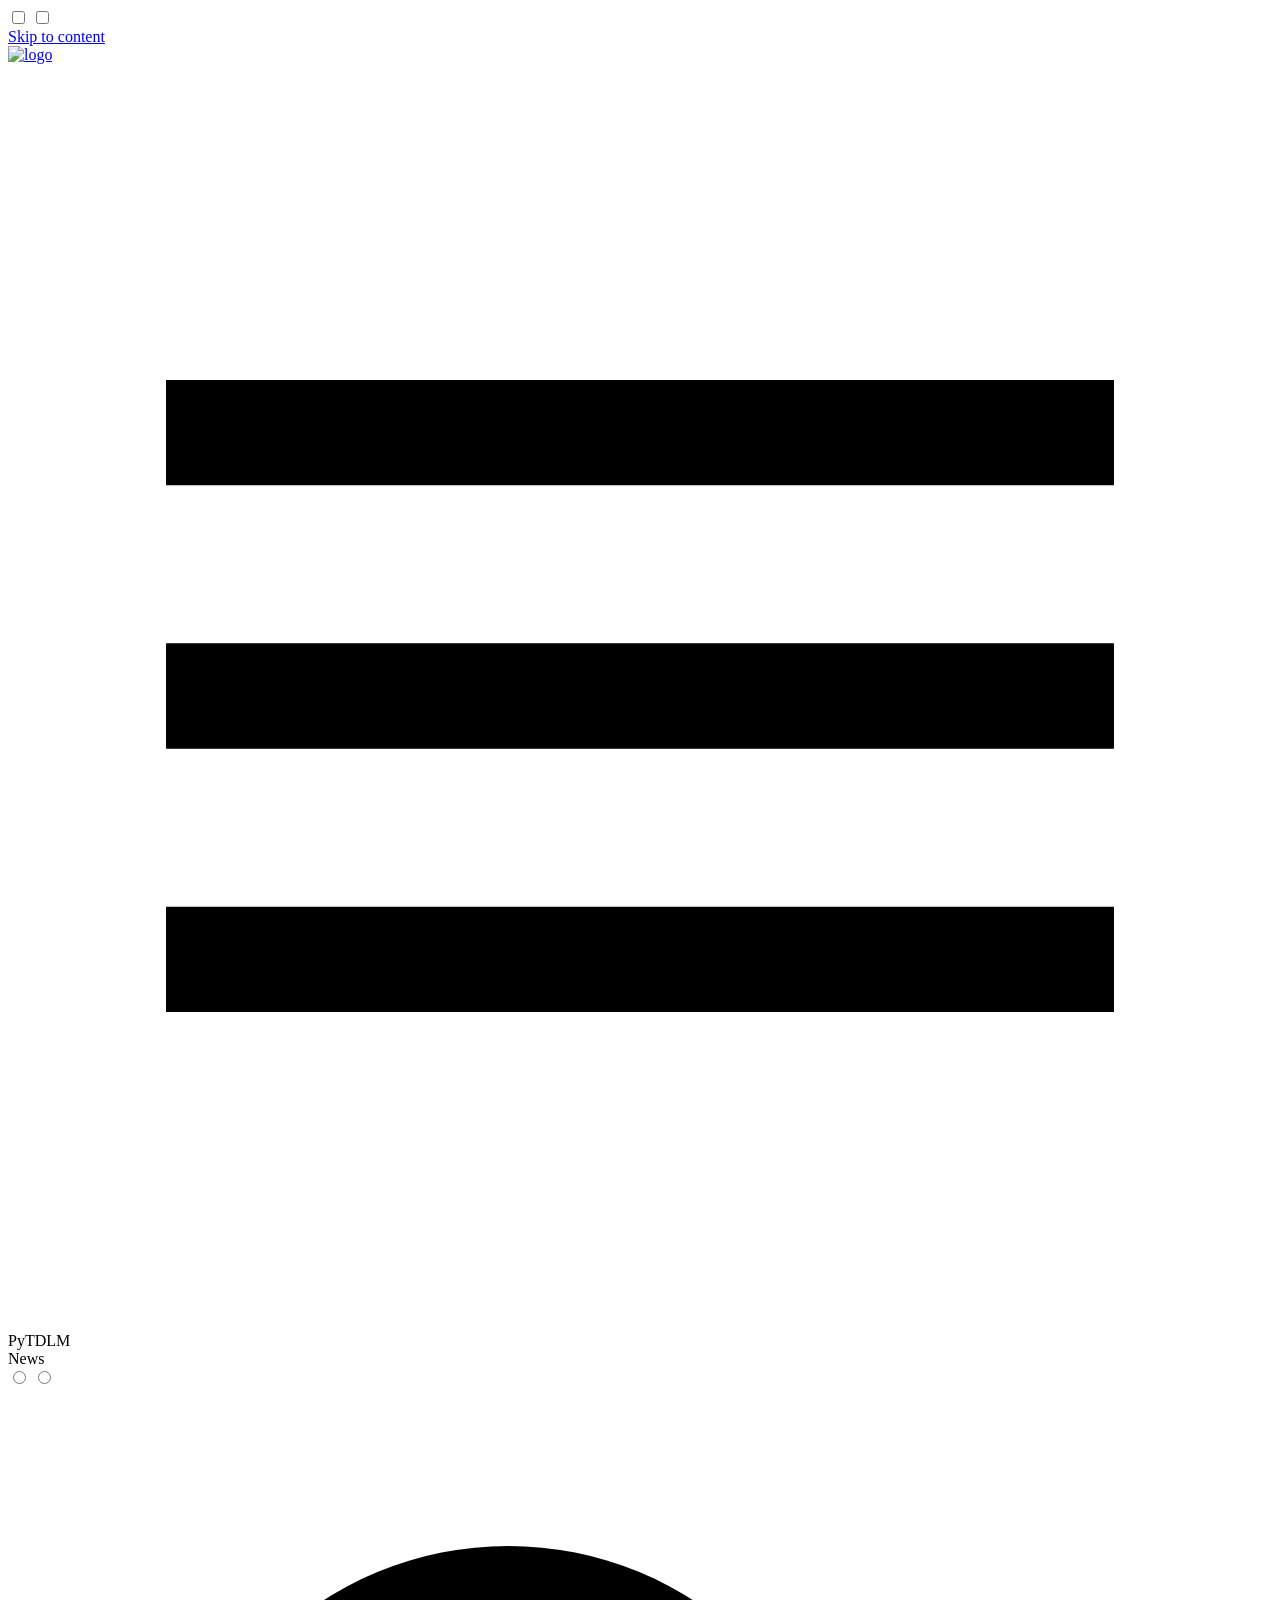
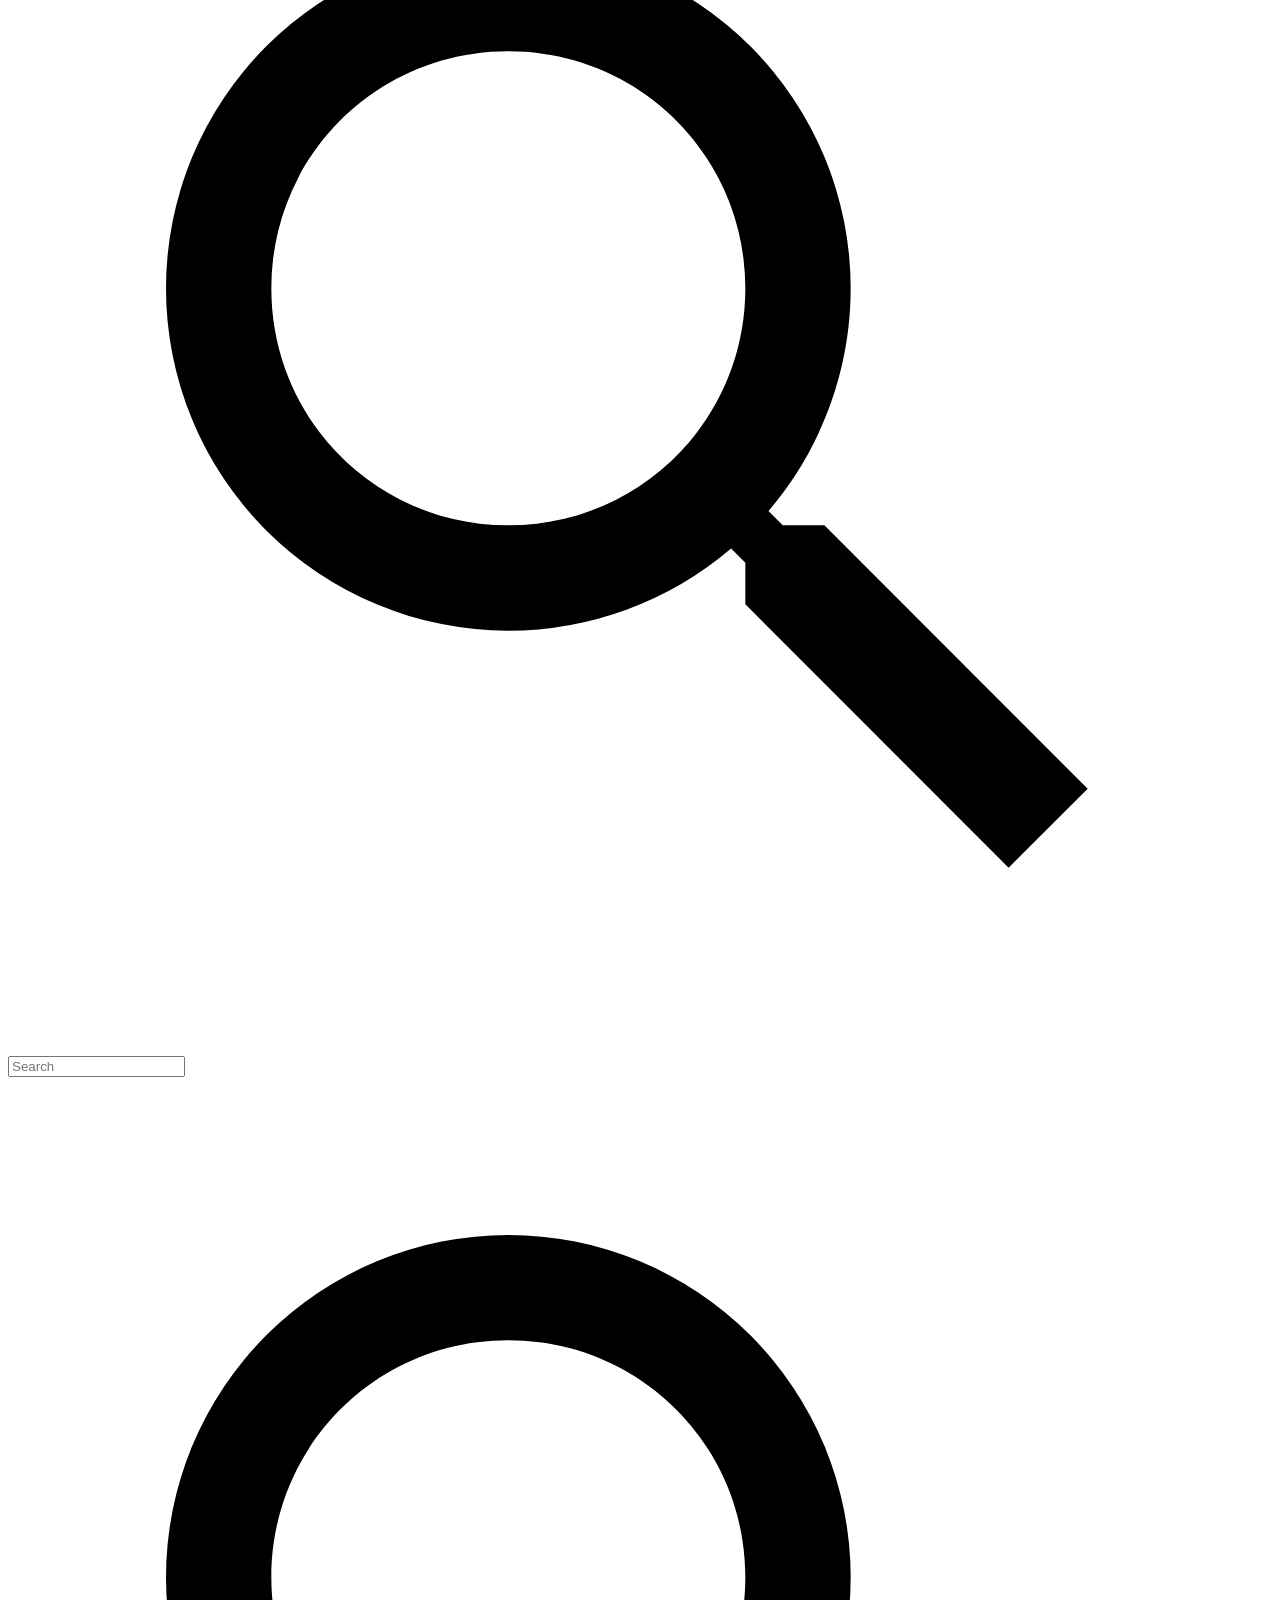
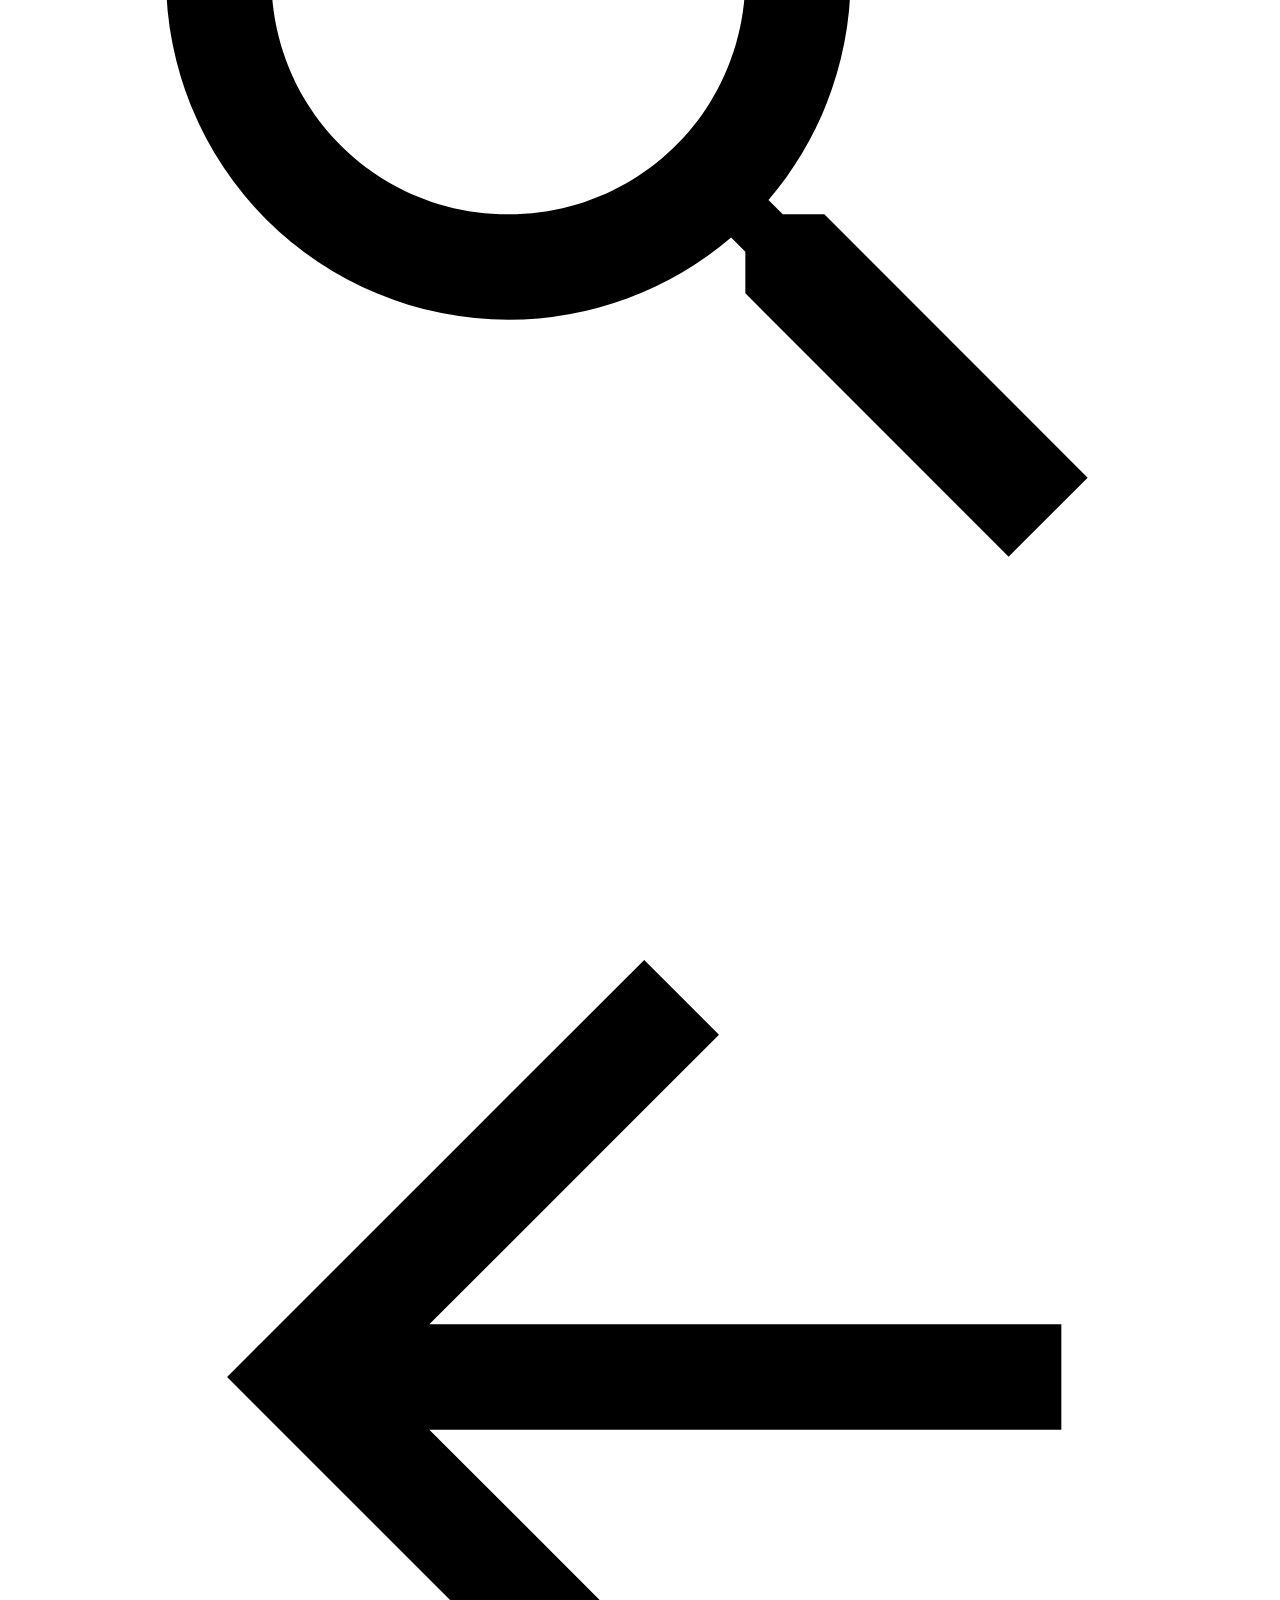
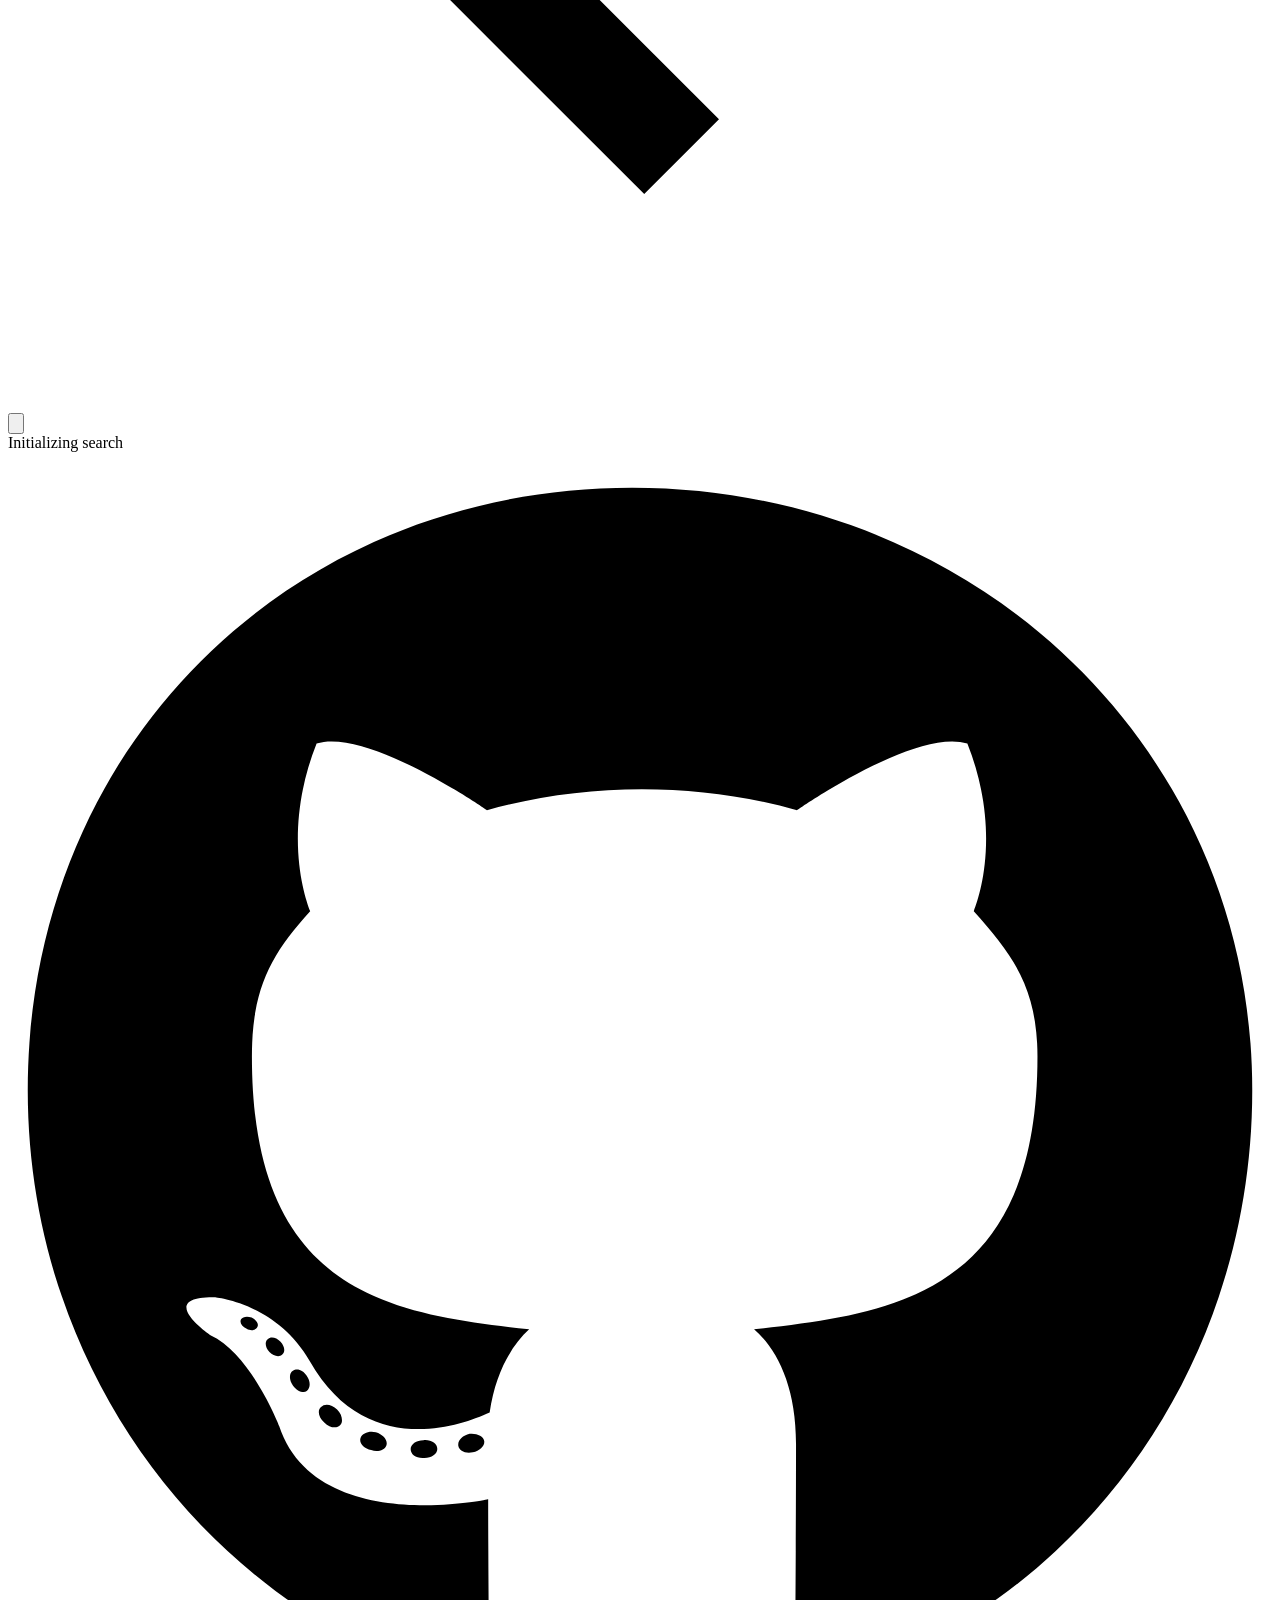
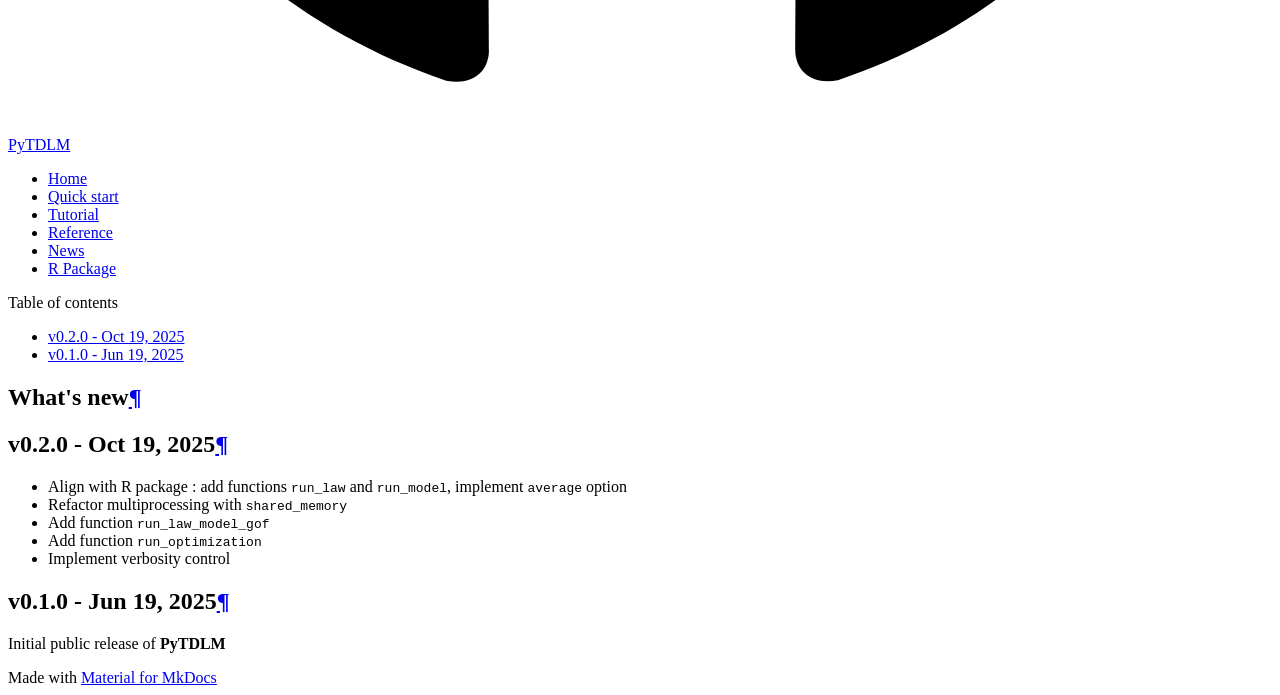
==== commit 35254588: "Deployed 9593aba with MkDocs version: 1.6.1" ====
--- a/news/index.html
+++ b/news/index.html
@@ -699,7 +699,7 @@
     
     
       
-      <script id="__config" type="application/json">{"base": "..", "features": ["navigation.tabs", "navigation.tabs.sticky"], "search": "../assets/javascripts/workers/search.973d3a69.min.js", "tags": null, "translations": {"clipboard.copied": "Copied to clipboard", "clipboard.copy": "Copy to clipboard", "search.result.more.one": "1 more on this page", "search.result.more.other": "# more on this page", "search.result.none": "No matching documents", "search.result.one": "1 matching document", "search.result.other": "# matching documents", "search.result.placeholder": "Type to start searching", "search.result.term.missing": "Missing", "select.version": "Select version"}, "version": null}</script>
+      <script id="__config" type="application/json">{"base": "..", "features": ["navigation.tabs", "navigation.tabs.sticky", "content.code.copy"], "search": "../assets/javascripts/workers/search.973d3a69.min.js", "tags": null, "translations": {"clipboard.copied": "Copied to clipboard", "clipboard.copy": "Copy to clipboard", "search.result.more.one": "1 more on this page", "search.result.more.other": "# more on this page", "search.result.none": "No matching documents", "search.result.one": "1 matching document", "search.result.other": "# matching documents", "search.result.placeholder": "Type to start searching", "search.result.term.missing": "Missing", "select.version": "Select version"}, "version": null}</script>
     
     
       <script src="../assets/javascripts/bundle.f55a23d4.min.js"></script>
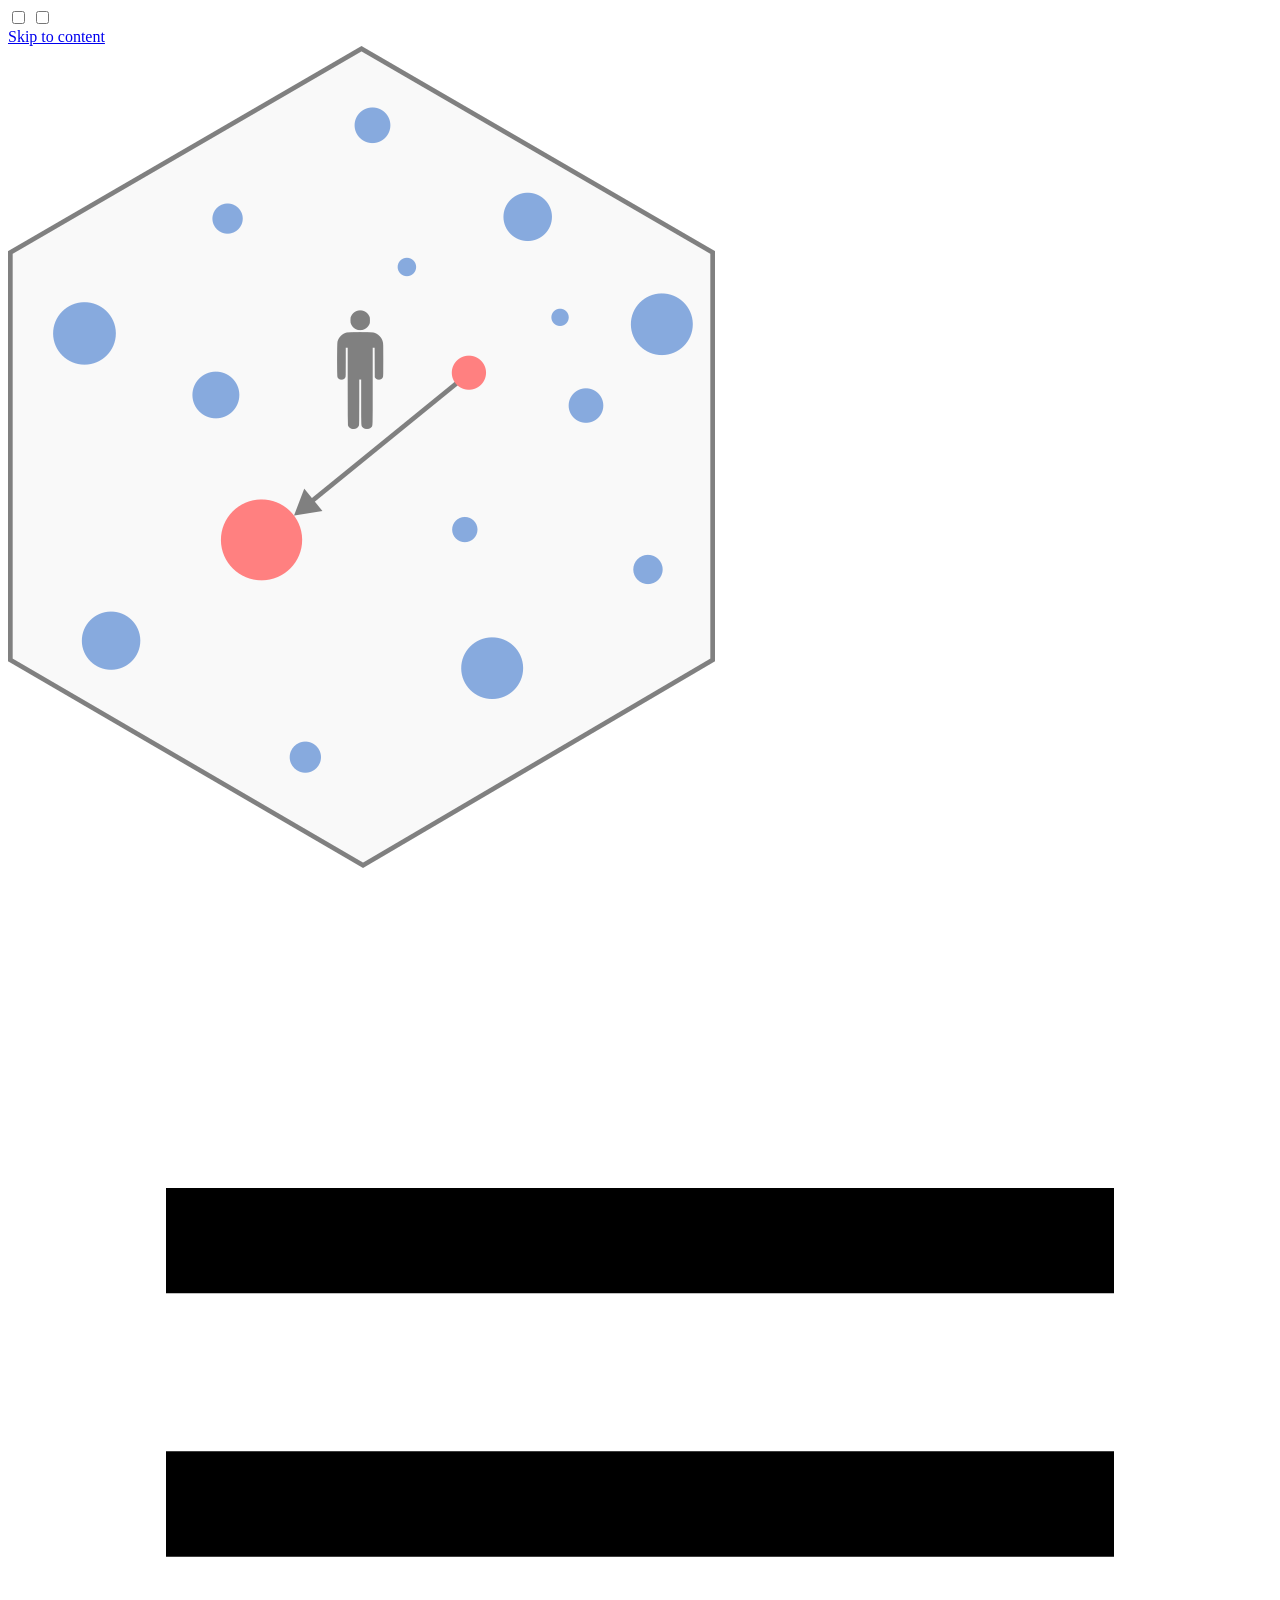
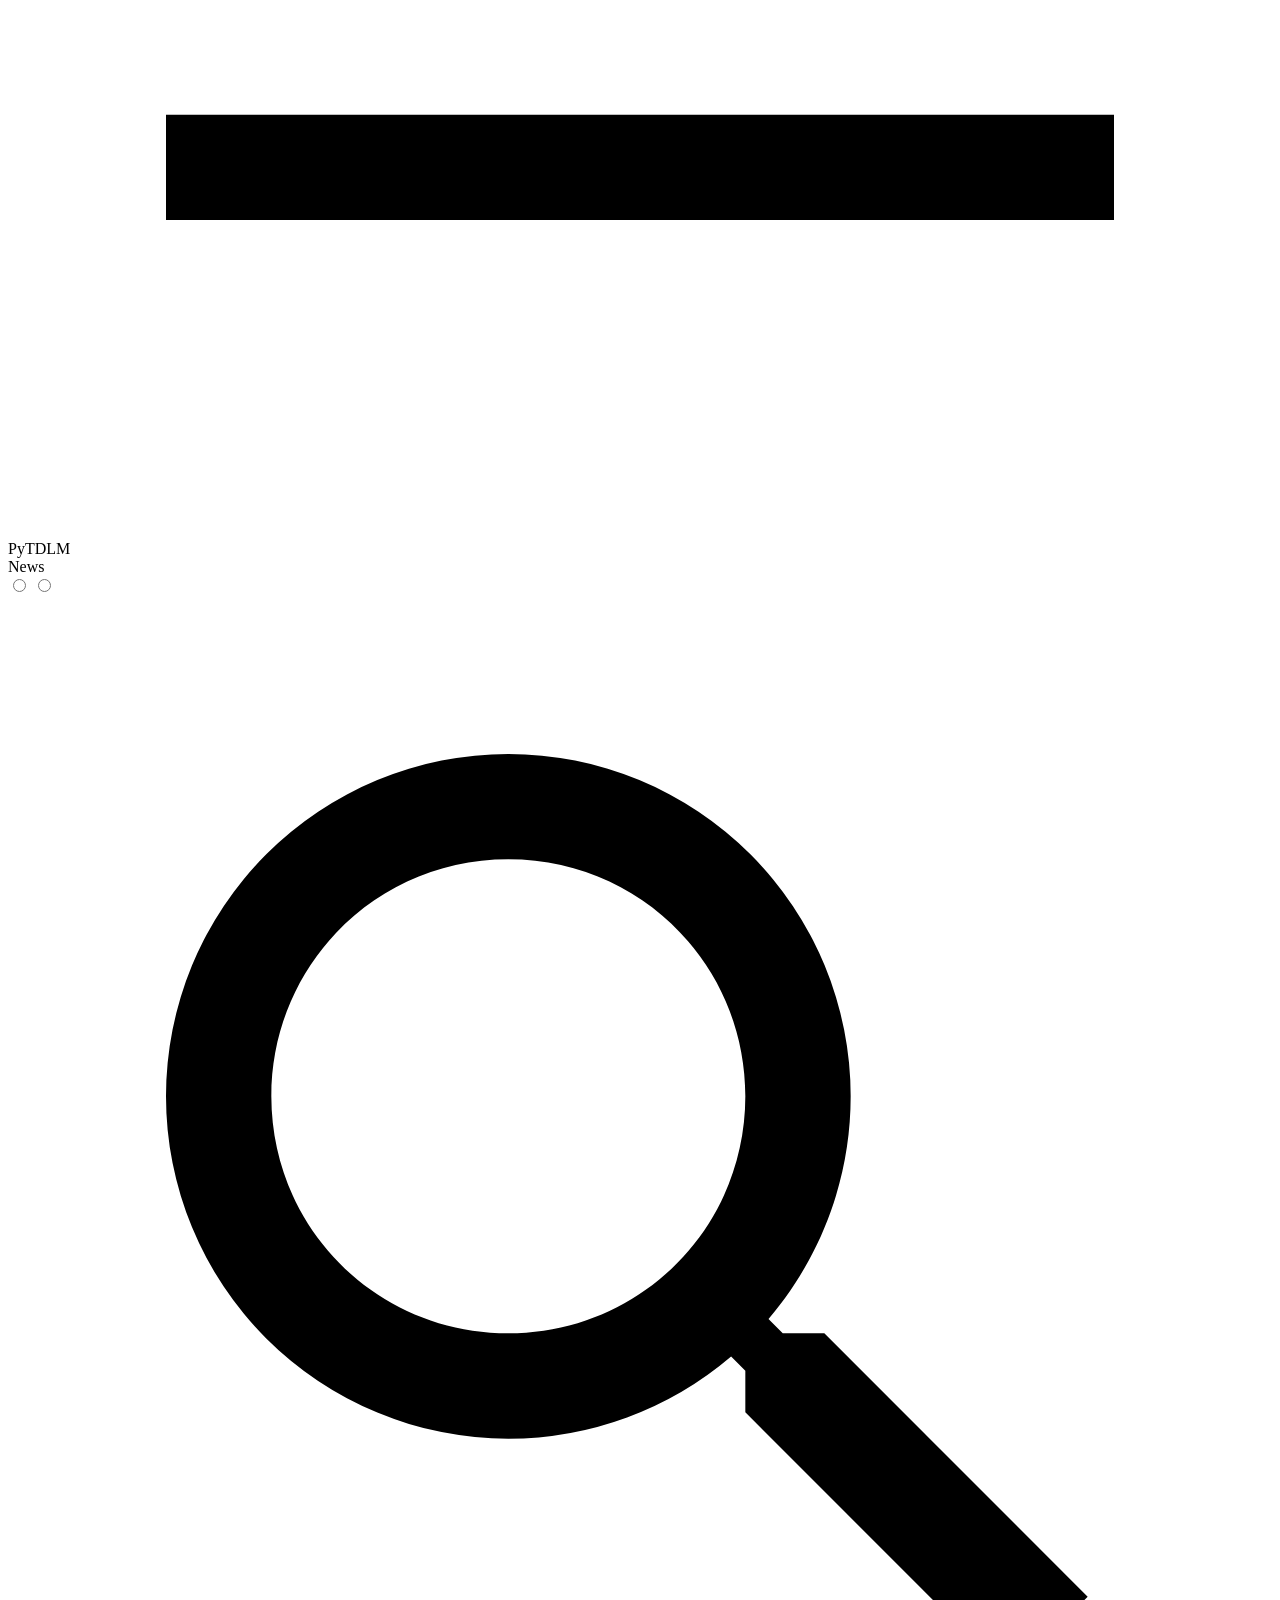
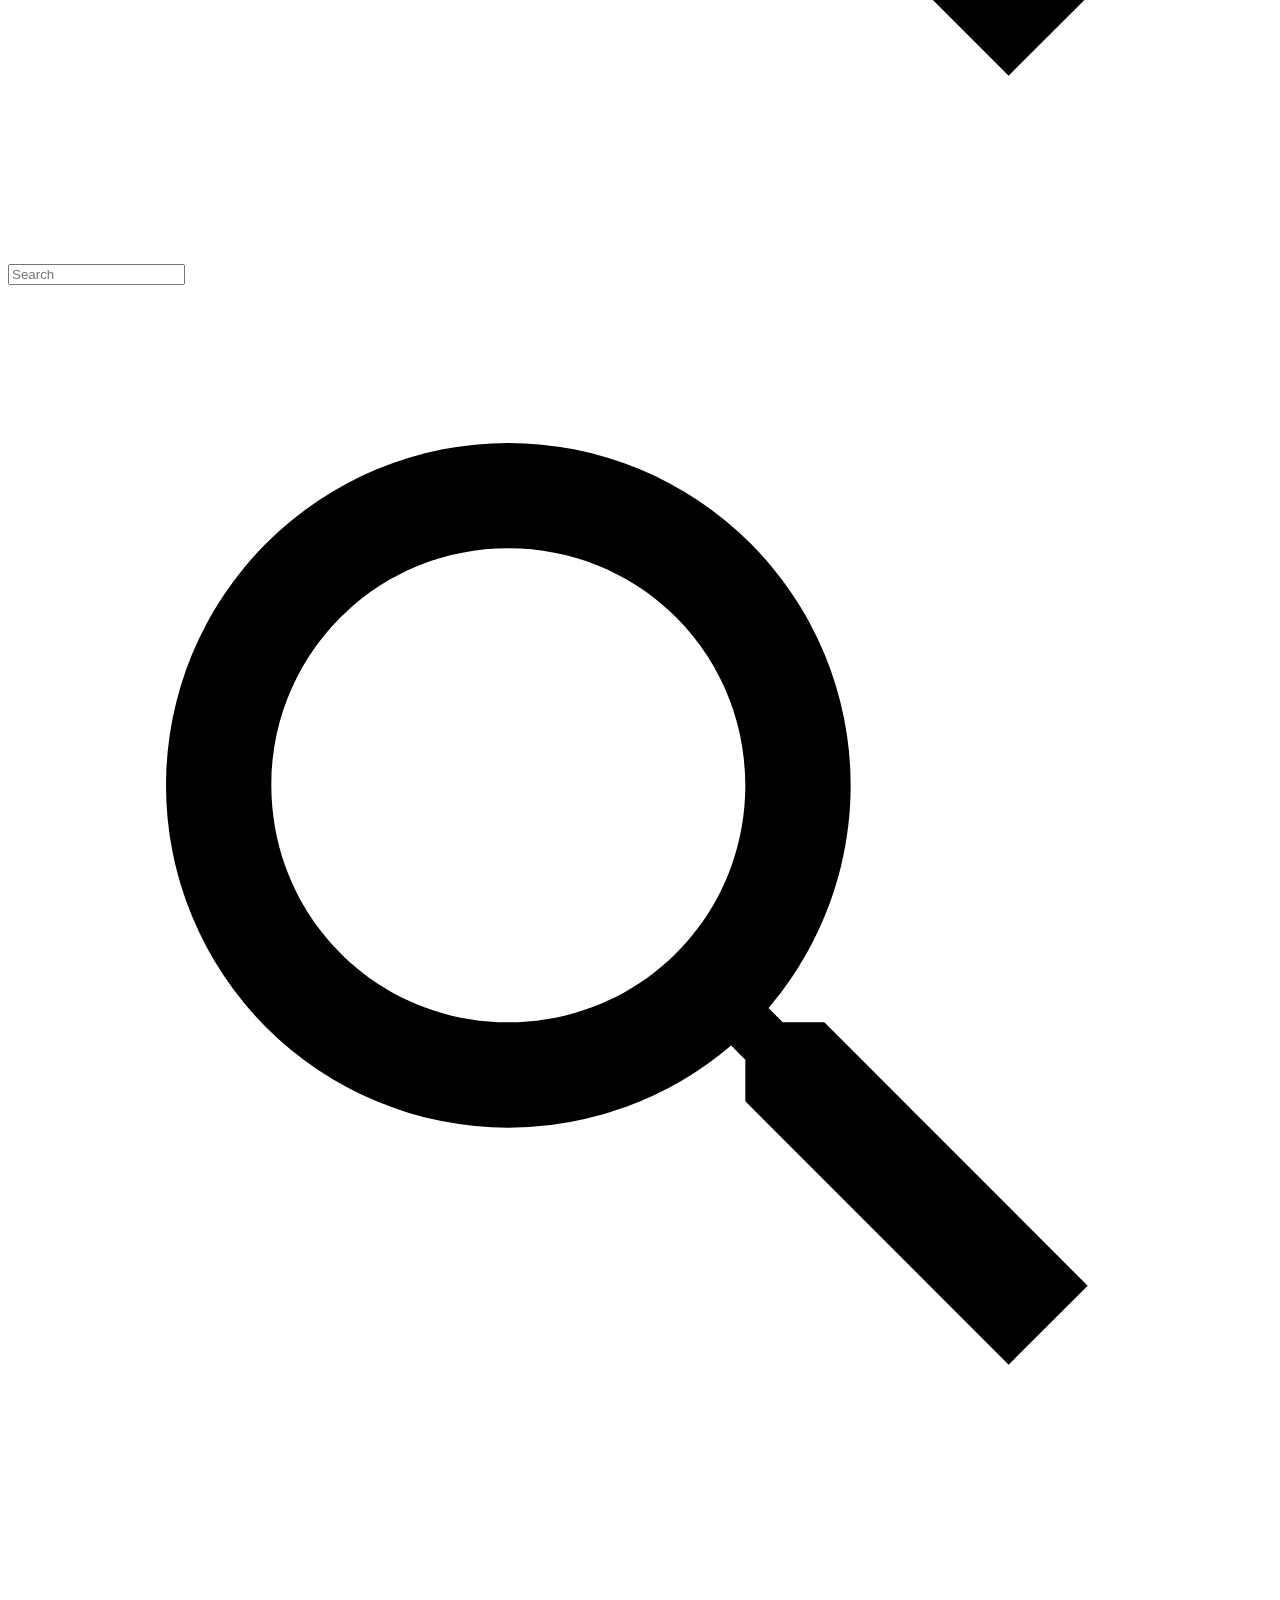
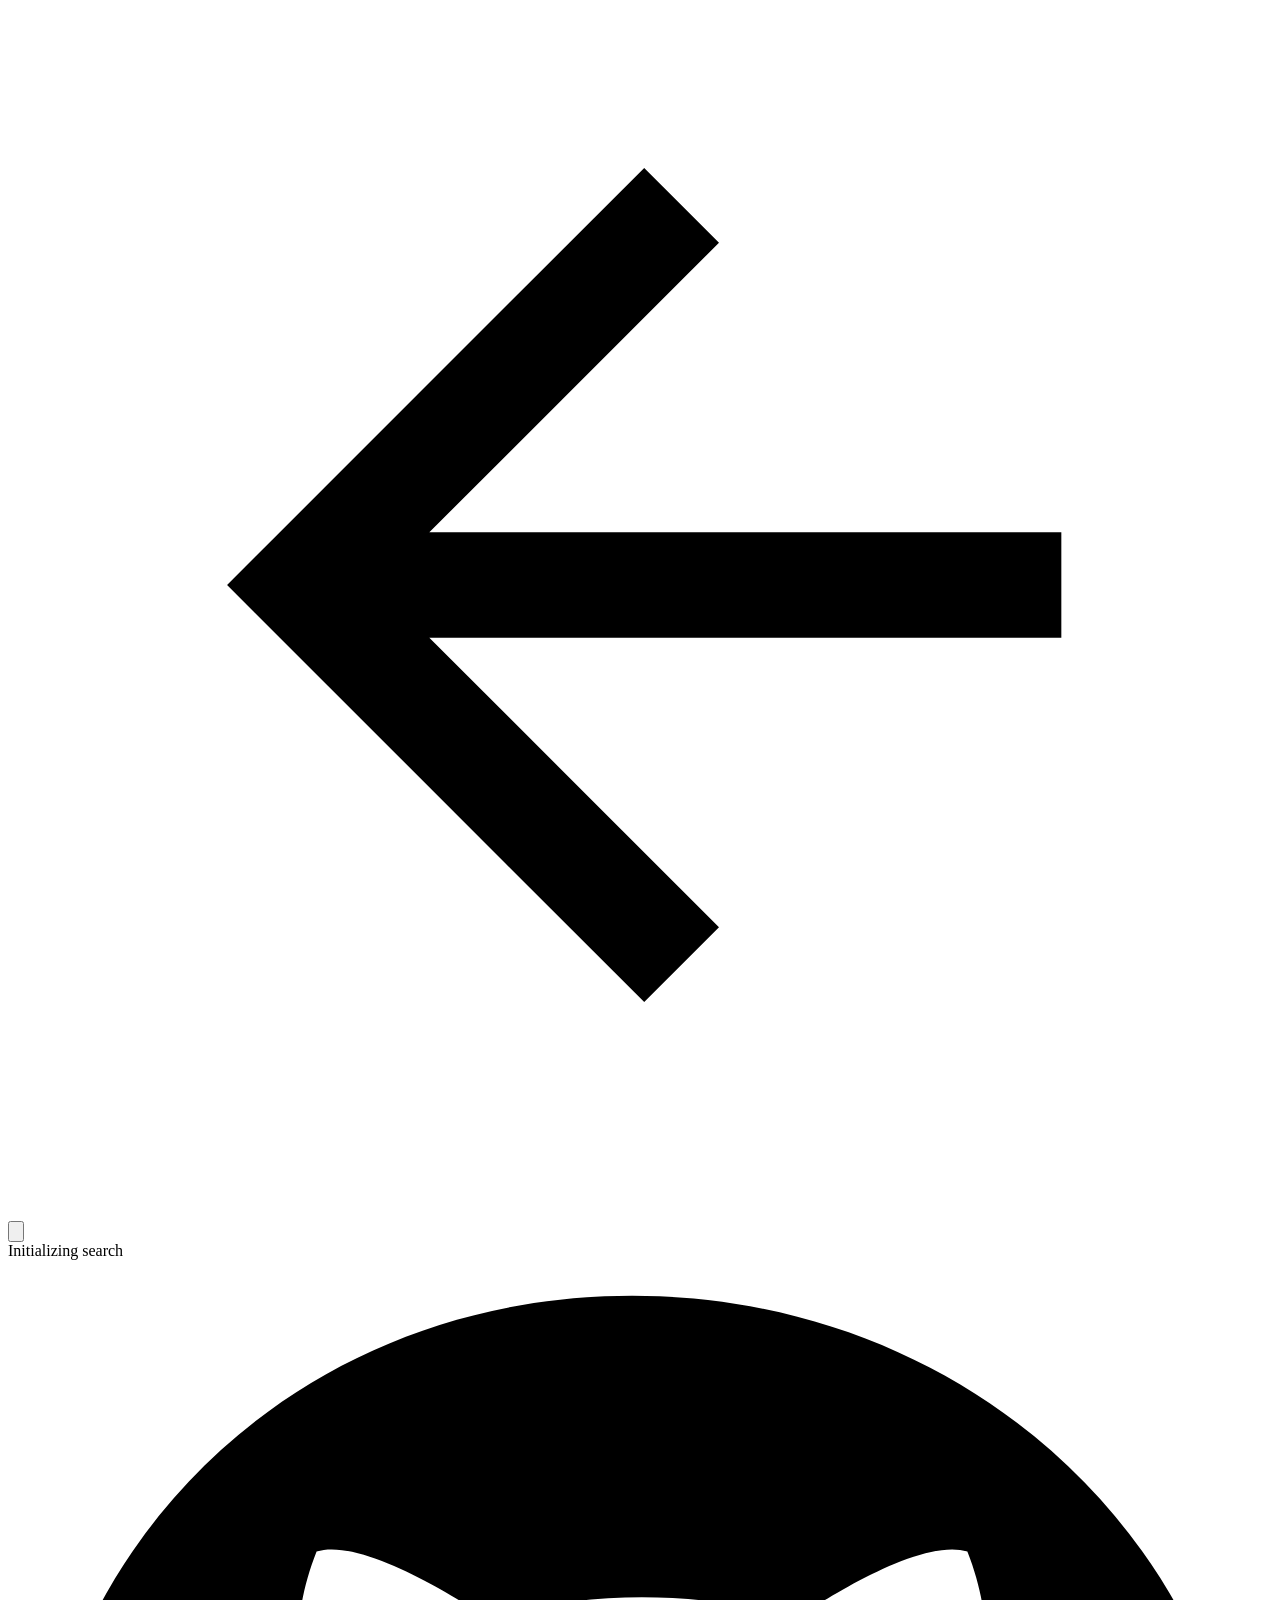
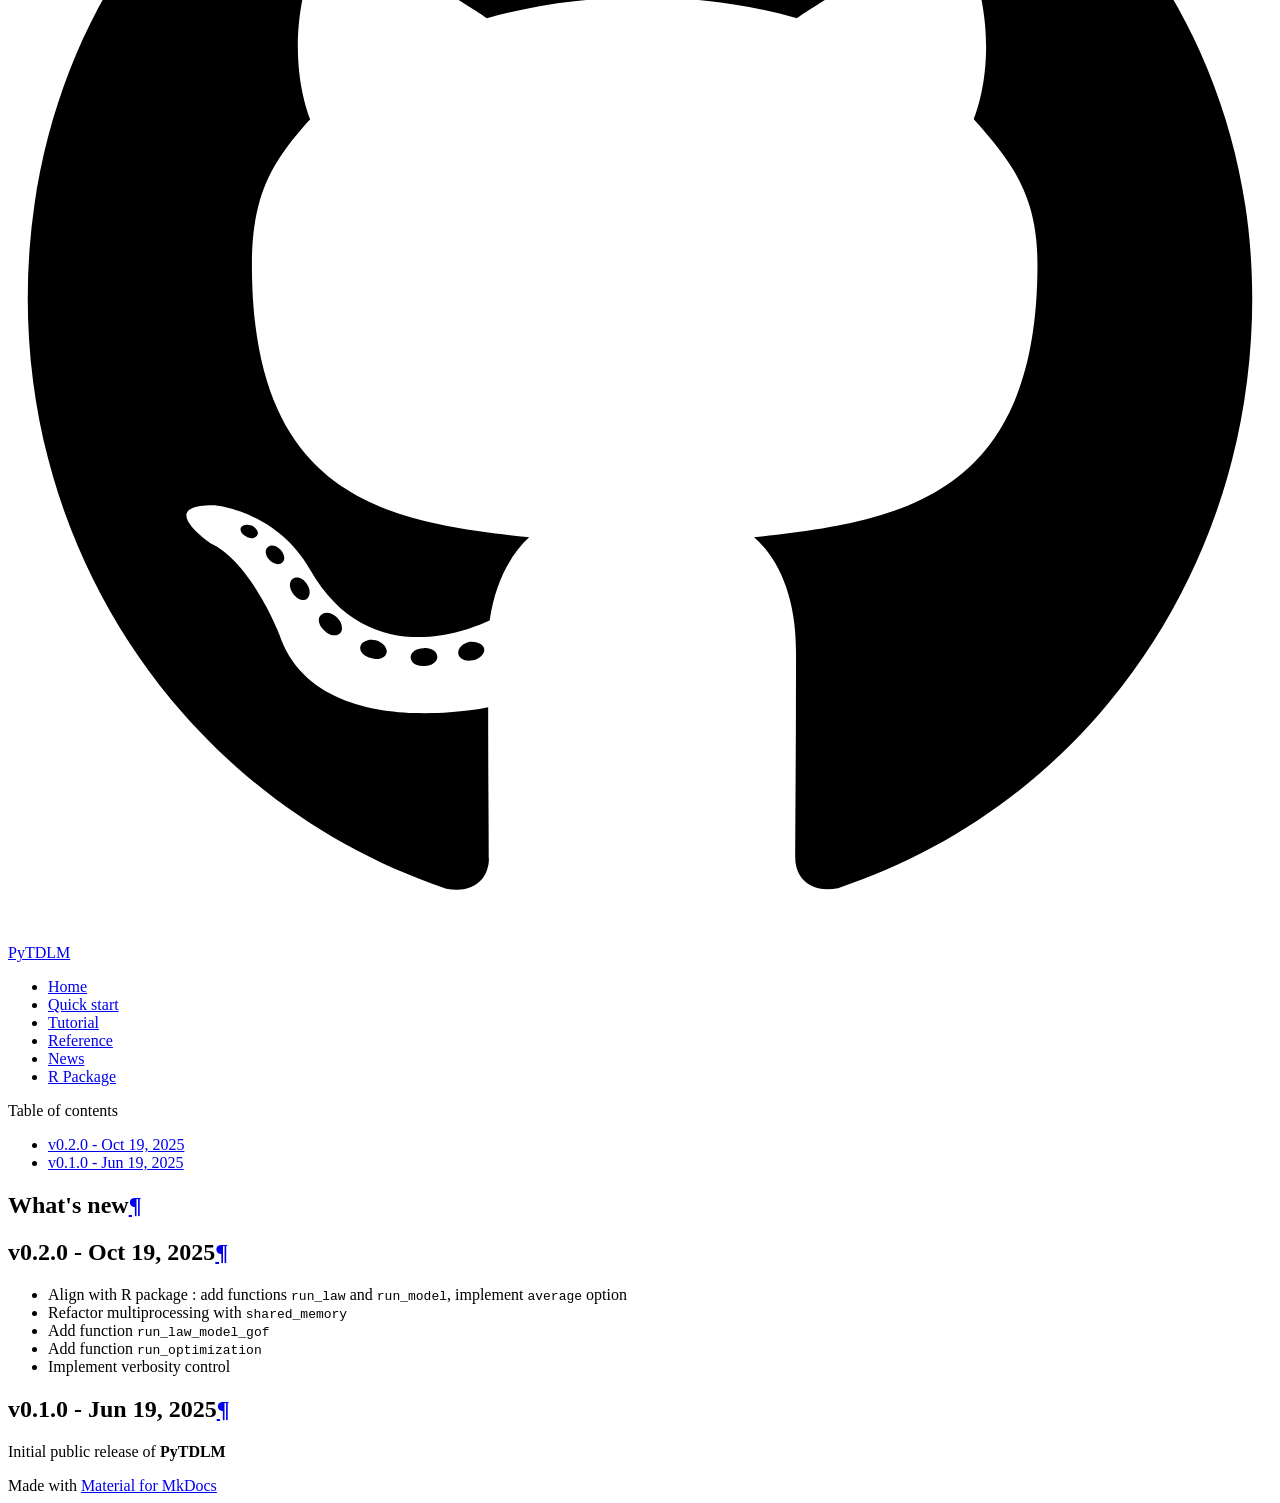
==== commit 5f4a8c84: "Deployed 956e03d with MkDocs version: 1.6.1" ====
--- a/news/index.html
+++ b/news/index.html
@@ -47,6 +47,8 @@
     
     
       <link rel="stylesheet" href="../assets/_mkdocstrings.css">
+    
+      <link rel="stylesheet" href="../stylesheets/extra.css">
     
     <script>__md_scope=new URL("..",location),__md_hash=e=>[...e].reduce(((e,_)=>(e<<5)-e+_.charCodeAt(0)),0),__md_get=(e,_=localStorage,t=__md_scope)=>JSON.parse(_.getItem(t.pathname+"."+e)),__md_set=(e,_,t=localStorage,a=__md_scope)=>{try{t.setItem(a.pathname+"."+e,JSON.stringify(_))}catch(e){}}</script>
     
--- a/stylesheets/extra.css
+++ b/stylesheets/extra.css
@@ -0,0 +1,3 @@
+.highlight .kc {
+  color: #3f6ec6;
+}
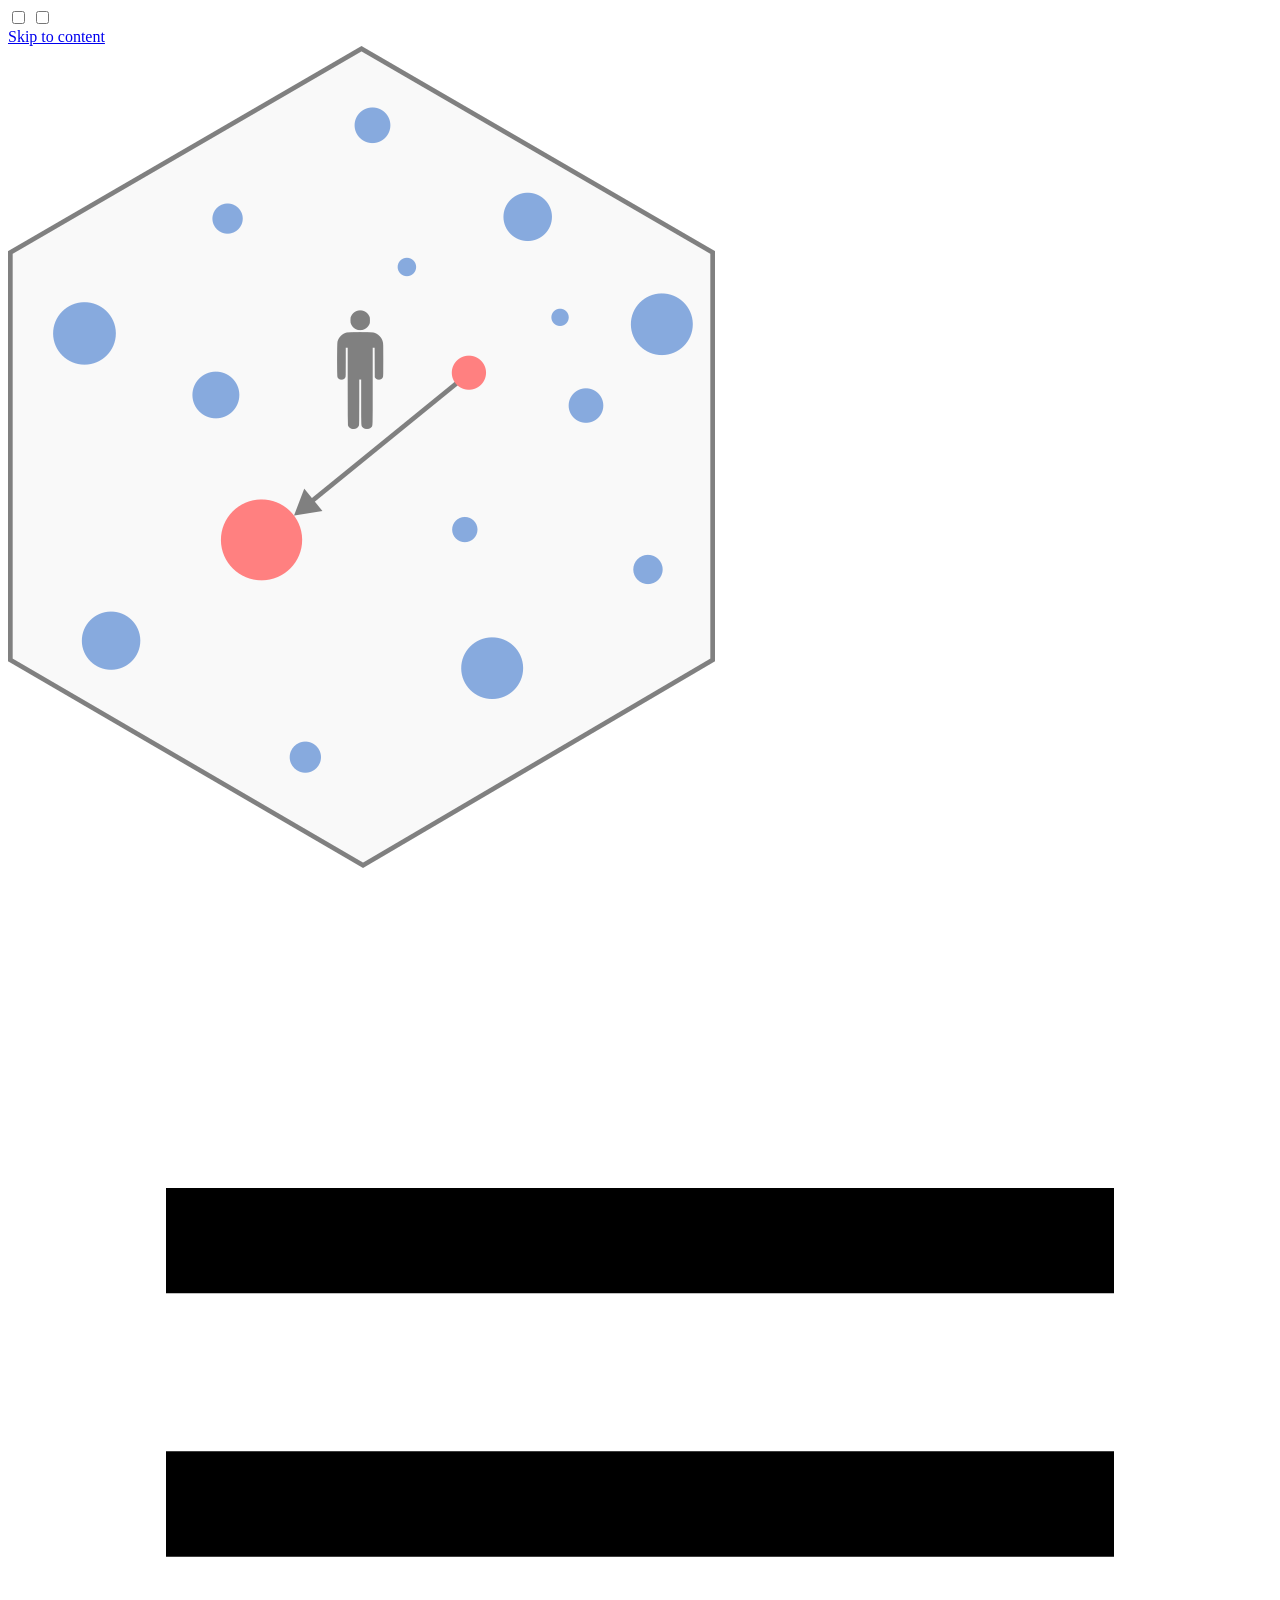
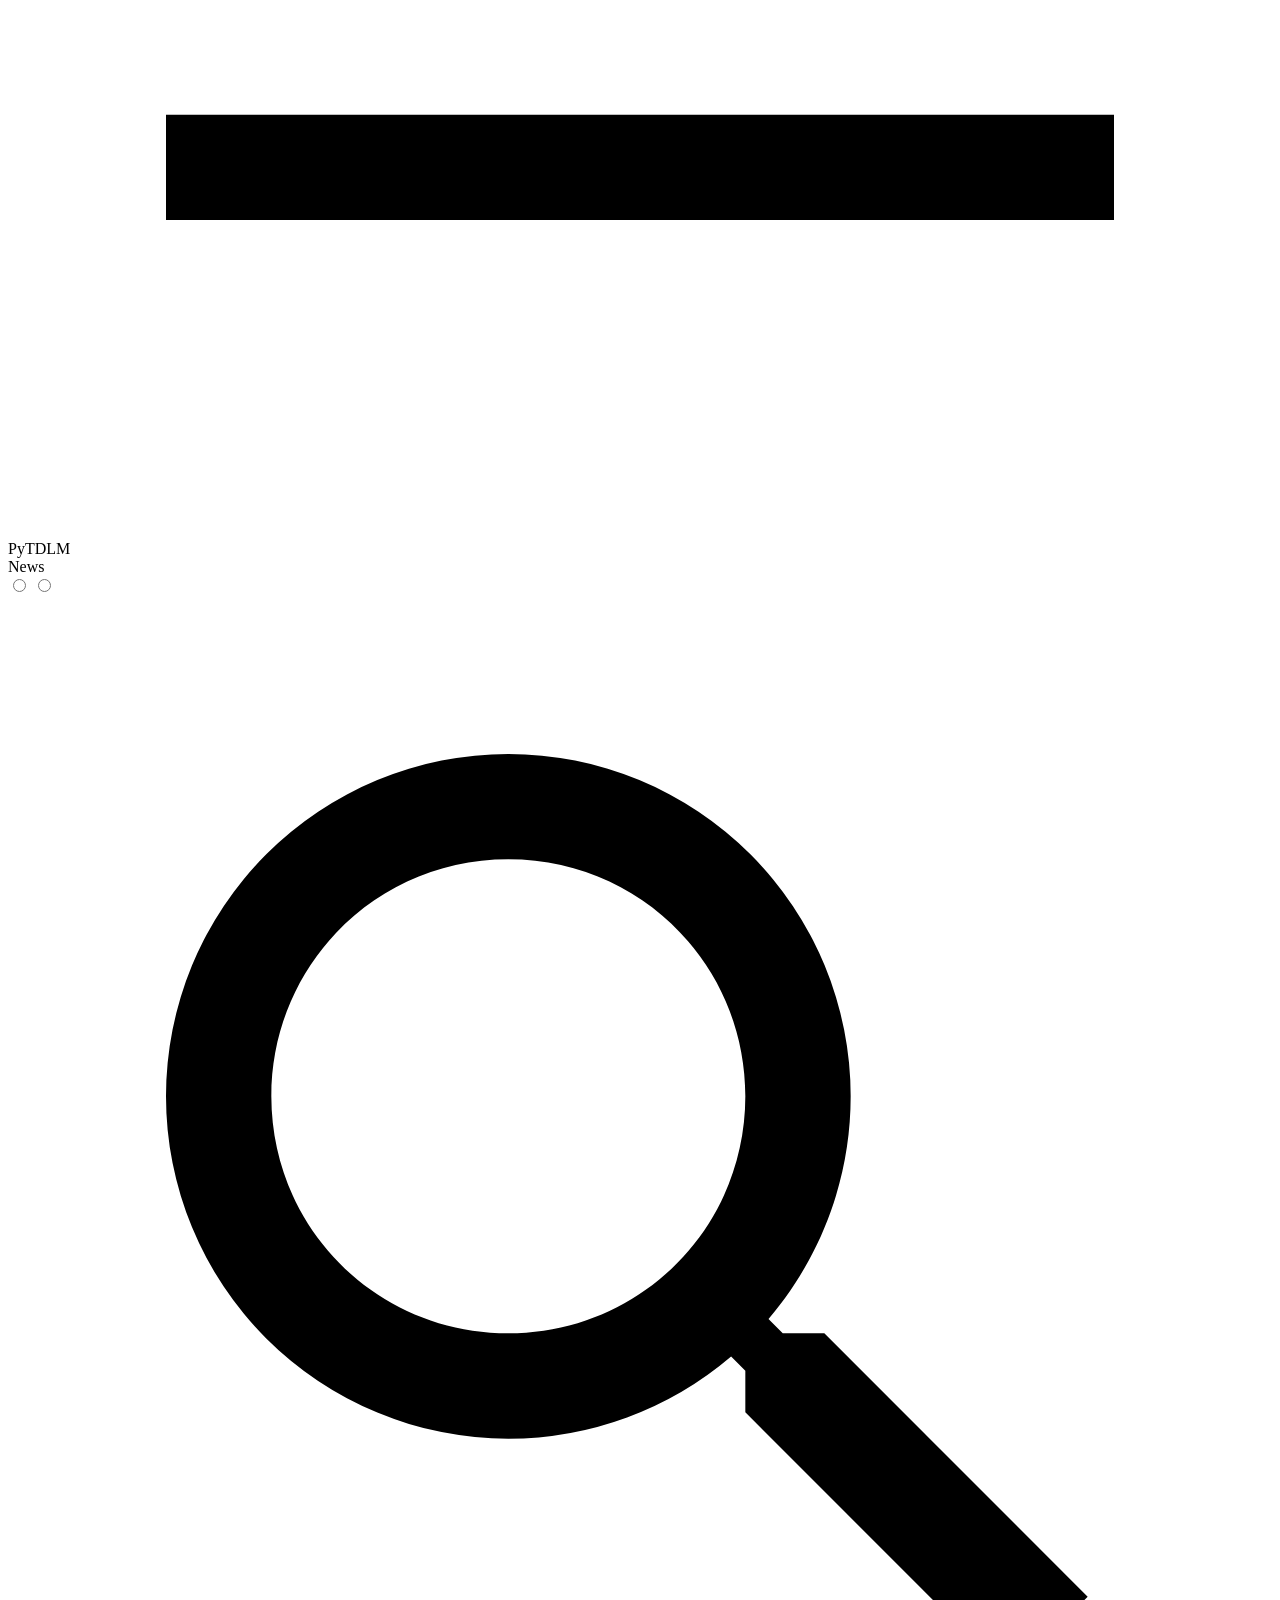
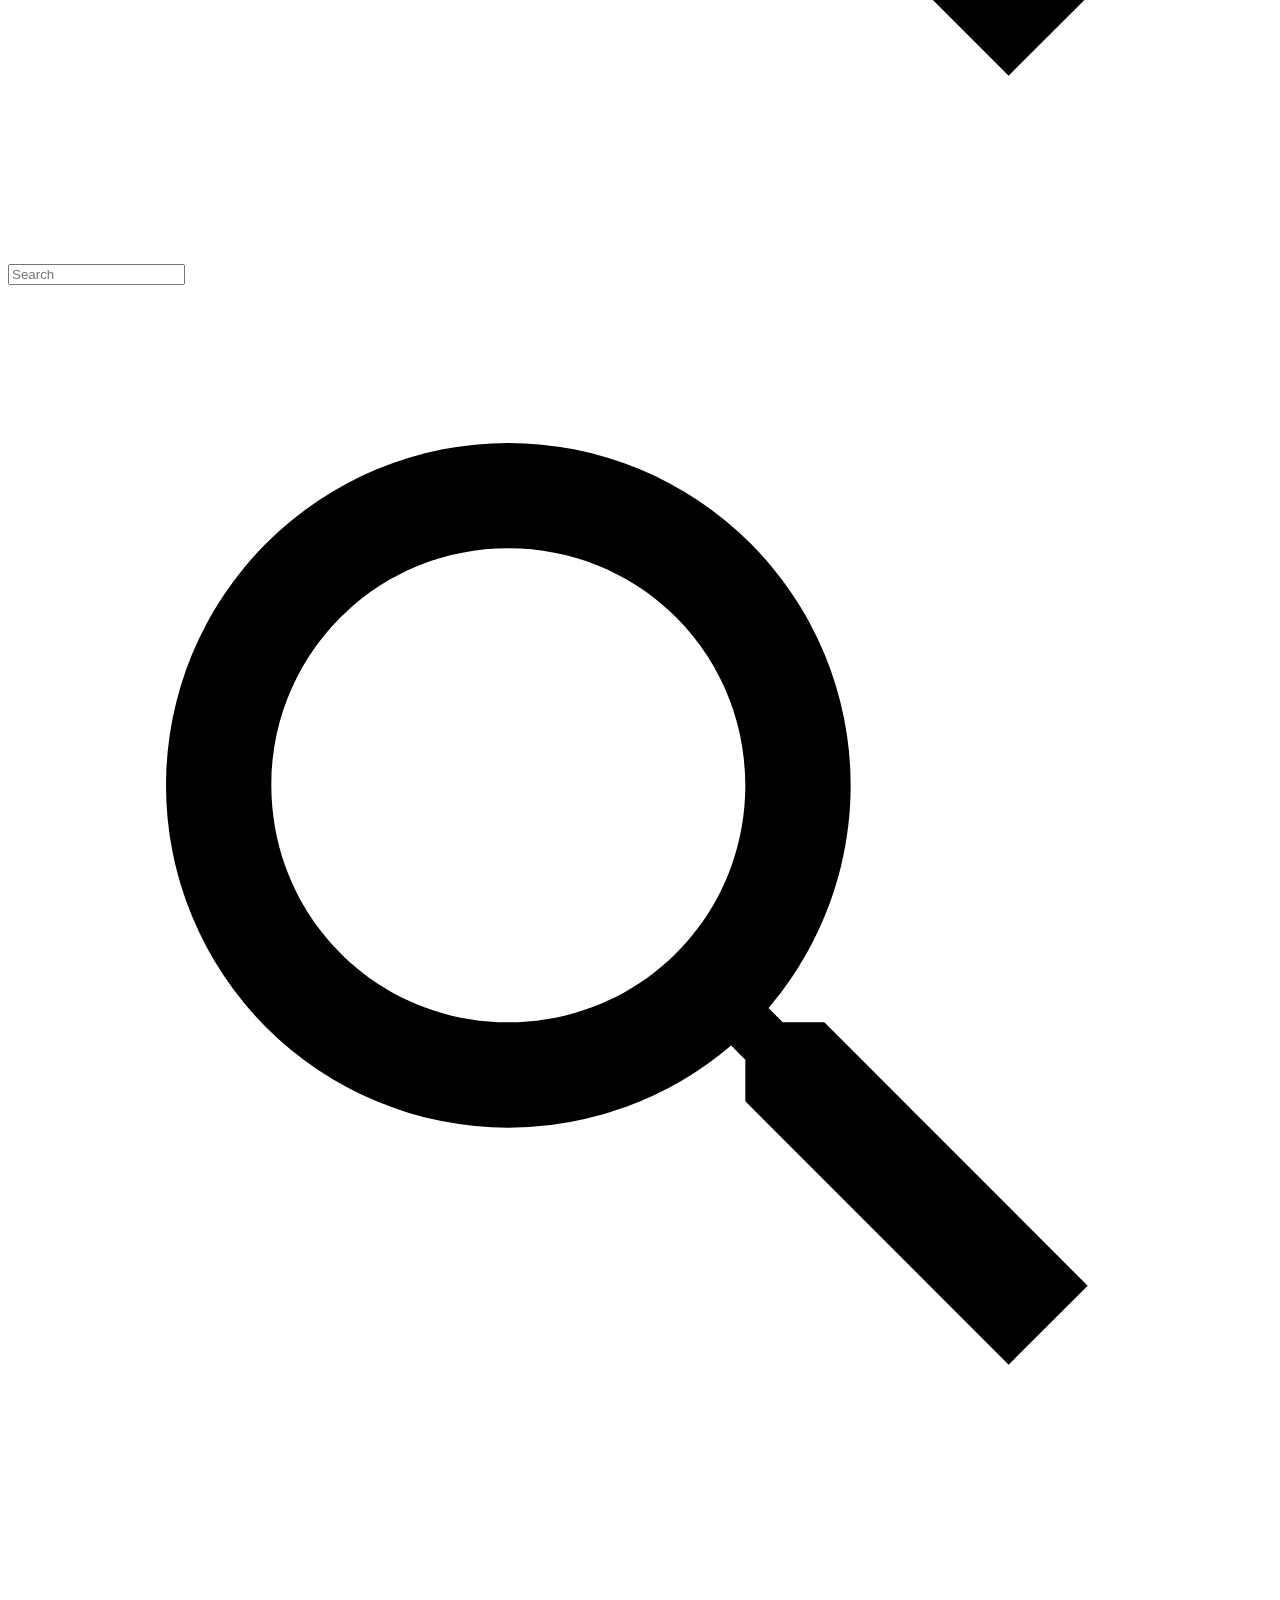
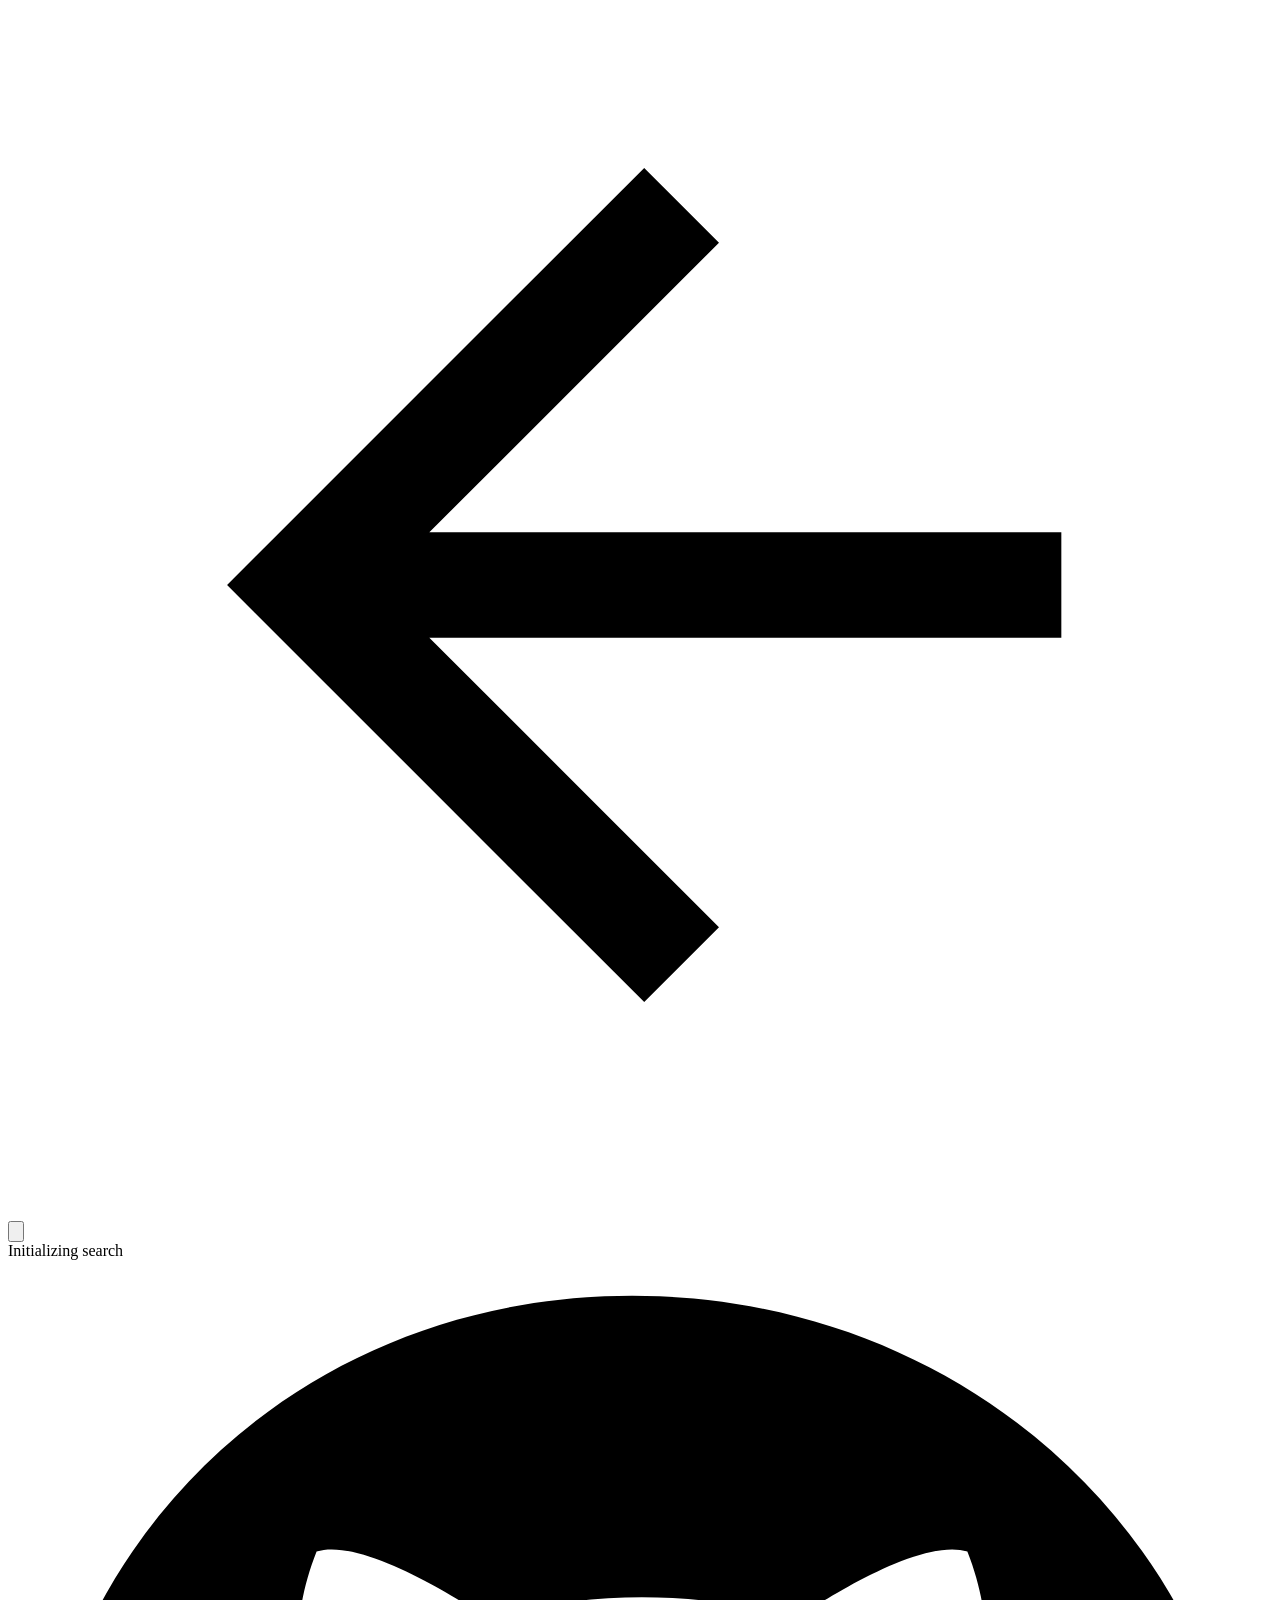
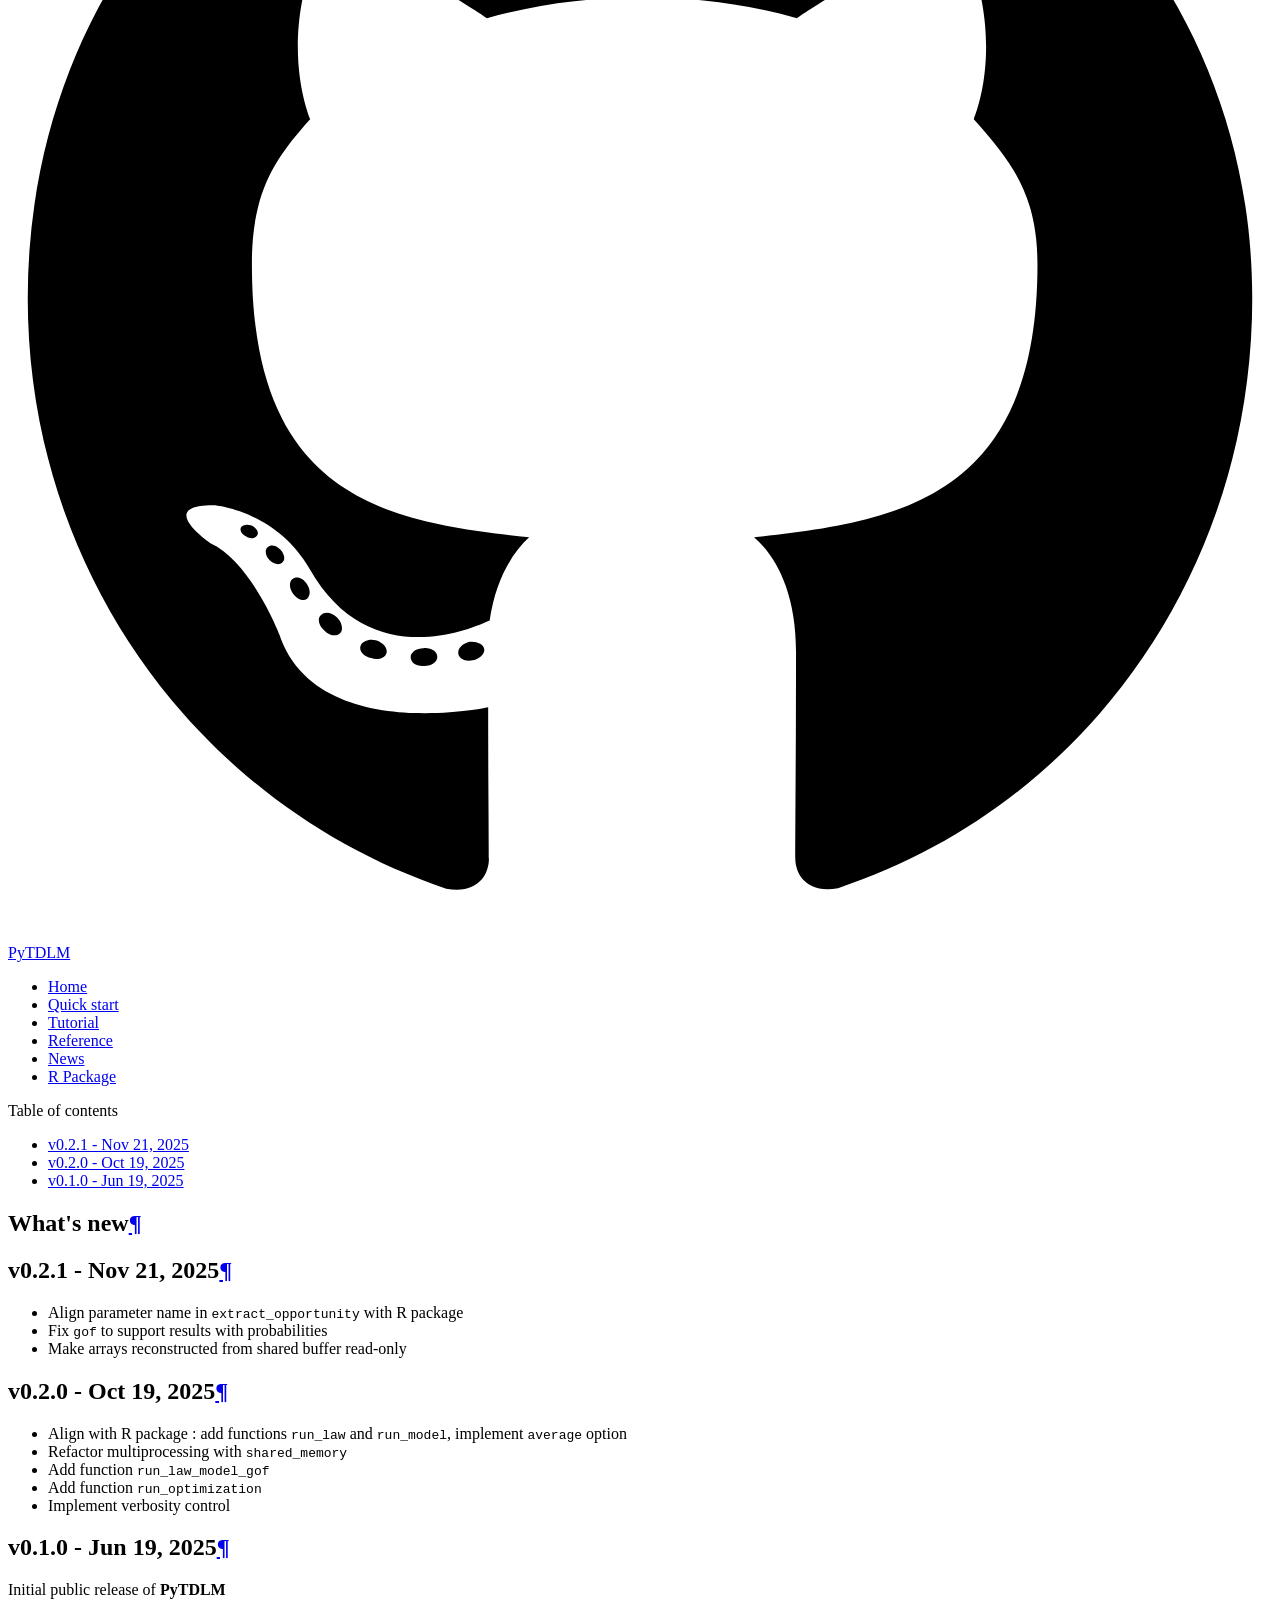
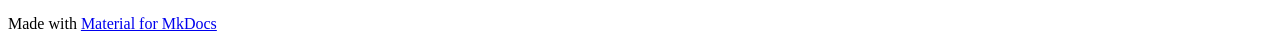
==== commit 06082ce3: "Deployed 4307874 with MkDocs version: 1.6.1" ====
--- a/news/index.html
+++ b/news/index.html
@@ -523,6 +523,15 @@
     <ul class="md-nav__list" data-md-component="toc" data-md-scrollfix>
       
         <li class="md-nav__item">
+  <a href="#v021-nov-21-2025" class="md-nav__link">
+    <span class="md-ellipsis">
+      v0.2.1 - Nov 21, 2025
+    </span>
+  </a>
+  
+</li>
+      
+        <li class="md-nav__item">
   <a href="#v020-oct-19-2025" class="md-nav__link">
     <span class="md-ellipsis">
       v0.2.0 - Oct 19, 2025
@@ -599,6 +608,15 @@
     <ul class="md-nav__list" data-md-component="toc" data-md-scrollfix>
       
         <li class="md-nav__item">
+  <a href="#v021-nov-21-2025" class="md-nav__link">
+    <span class="md-ellipsis">
+      v0.2.1 - Nov 21, 2025
+    </span>
+  </a>
+  
+</li>
+      
+        <li class="md-nav__item">
   <a href="#v020-oct-19-2025" class="md-nav__link">
     <span class="md-ellipsis">
       v0.2.0 - Oct 19, 2025
@@ -638,6 +656,12 @@
 
 
 <h1 id="whats-new">What's new<a class="headerlink" href="#whats-new" title="Permanent link">&para;</a></h1>
+<h2 id="v021-nov-21-2025">v0.2.1 - Nov 21, 2025<a class="headerlink" href="#v021-nov-21-2025" title="Permanent link">&para;</a></h2>
+<ul>
+<li>Align parameter name in <code>extract_opportunity</code> with R package</li>
+<li>Fix <code>gof</code> to support results with probabilities</li>
+<li>Make arrays reconstructed from shared buffer read-only</li>
+</ul>
 <h2 id="v020-oct-19-2025">v0.2.0 - Oct 19, 2025<a class="headerlink" href="#v020-oct-19-2025" title="Permanent link">&para;</a></h2>
 <ul>
 <li>Align with R package : add functions <code>run_law</code> and <code>run_model</code>, implement <code>average</code> option</li>
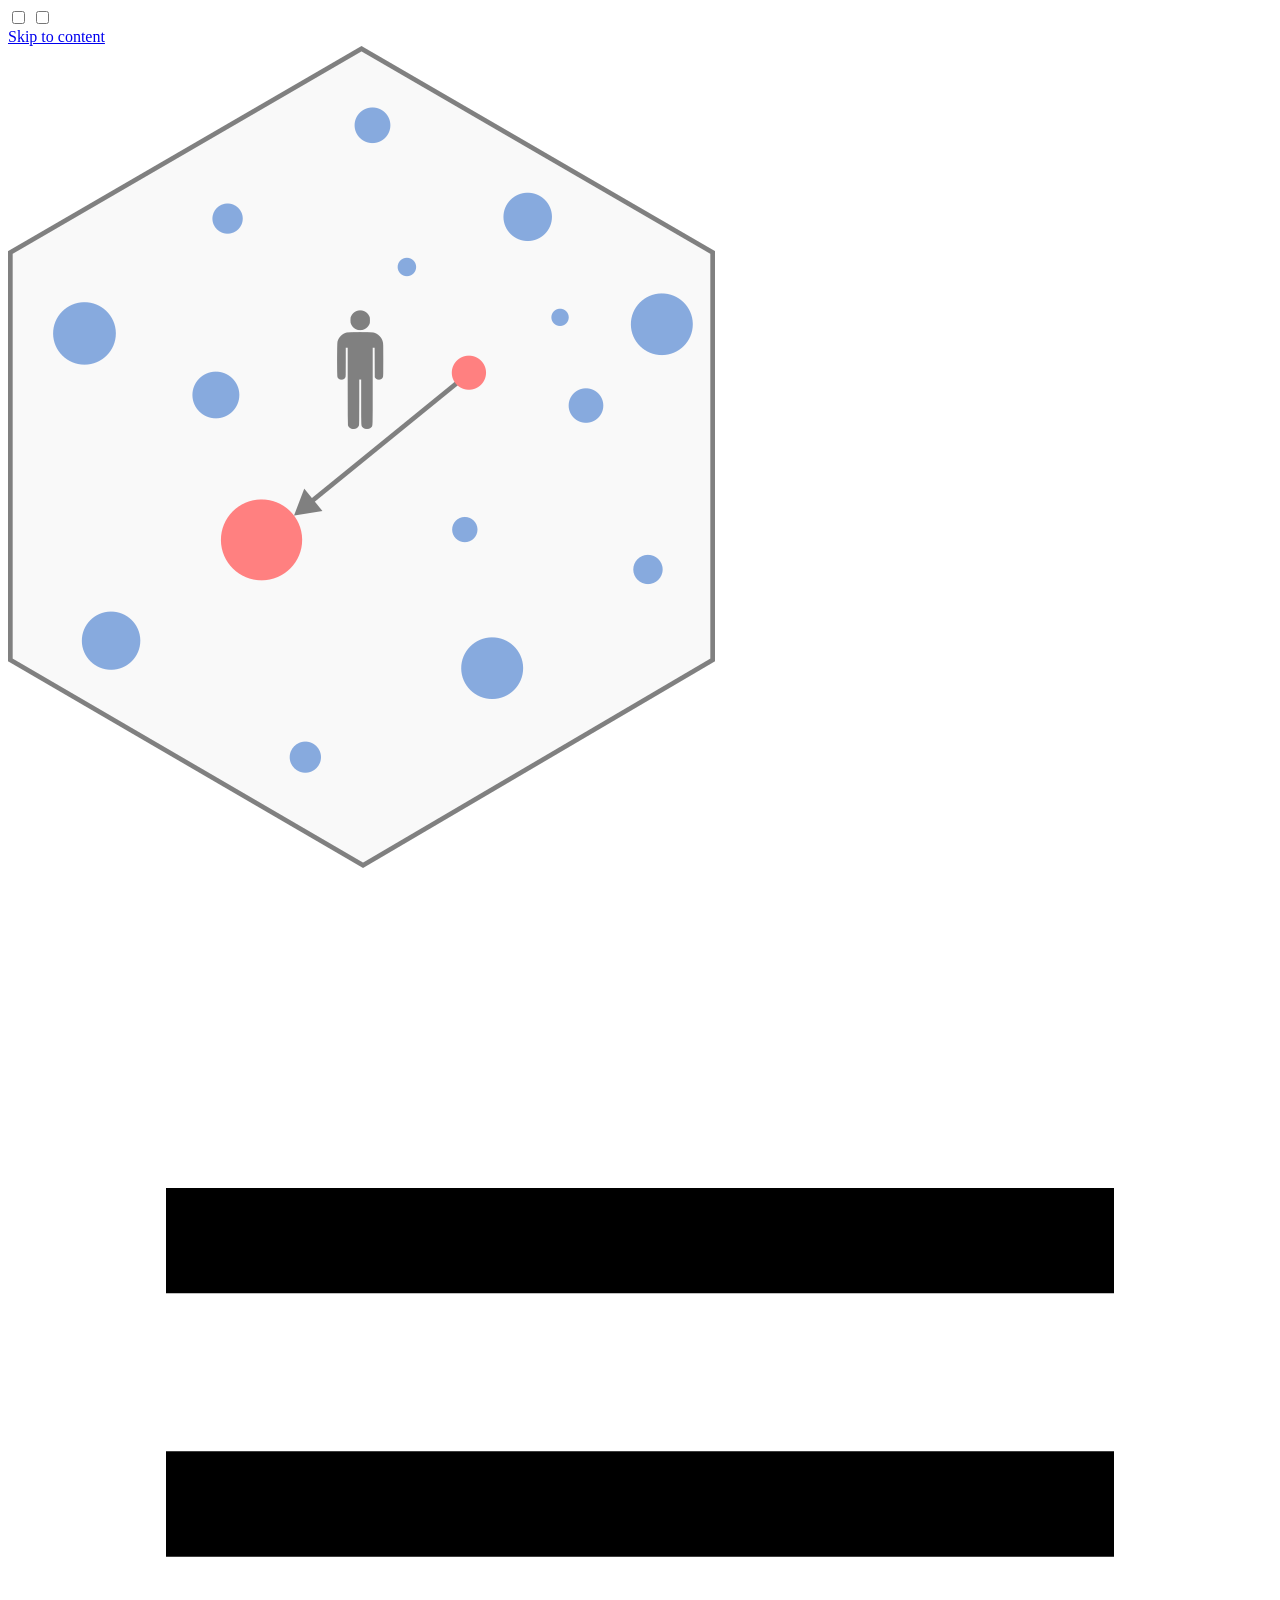
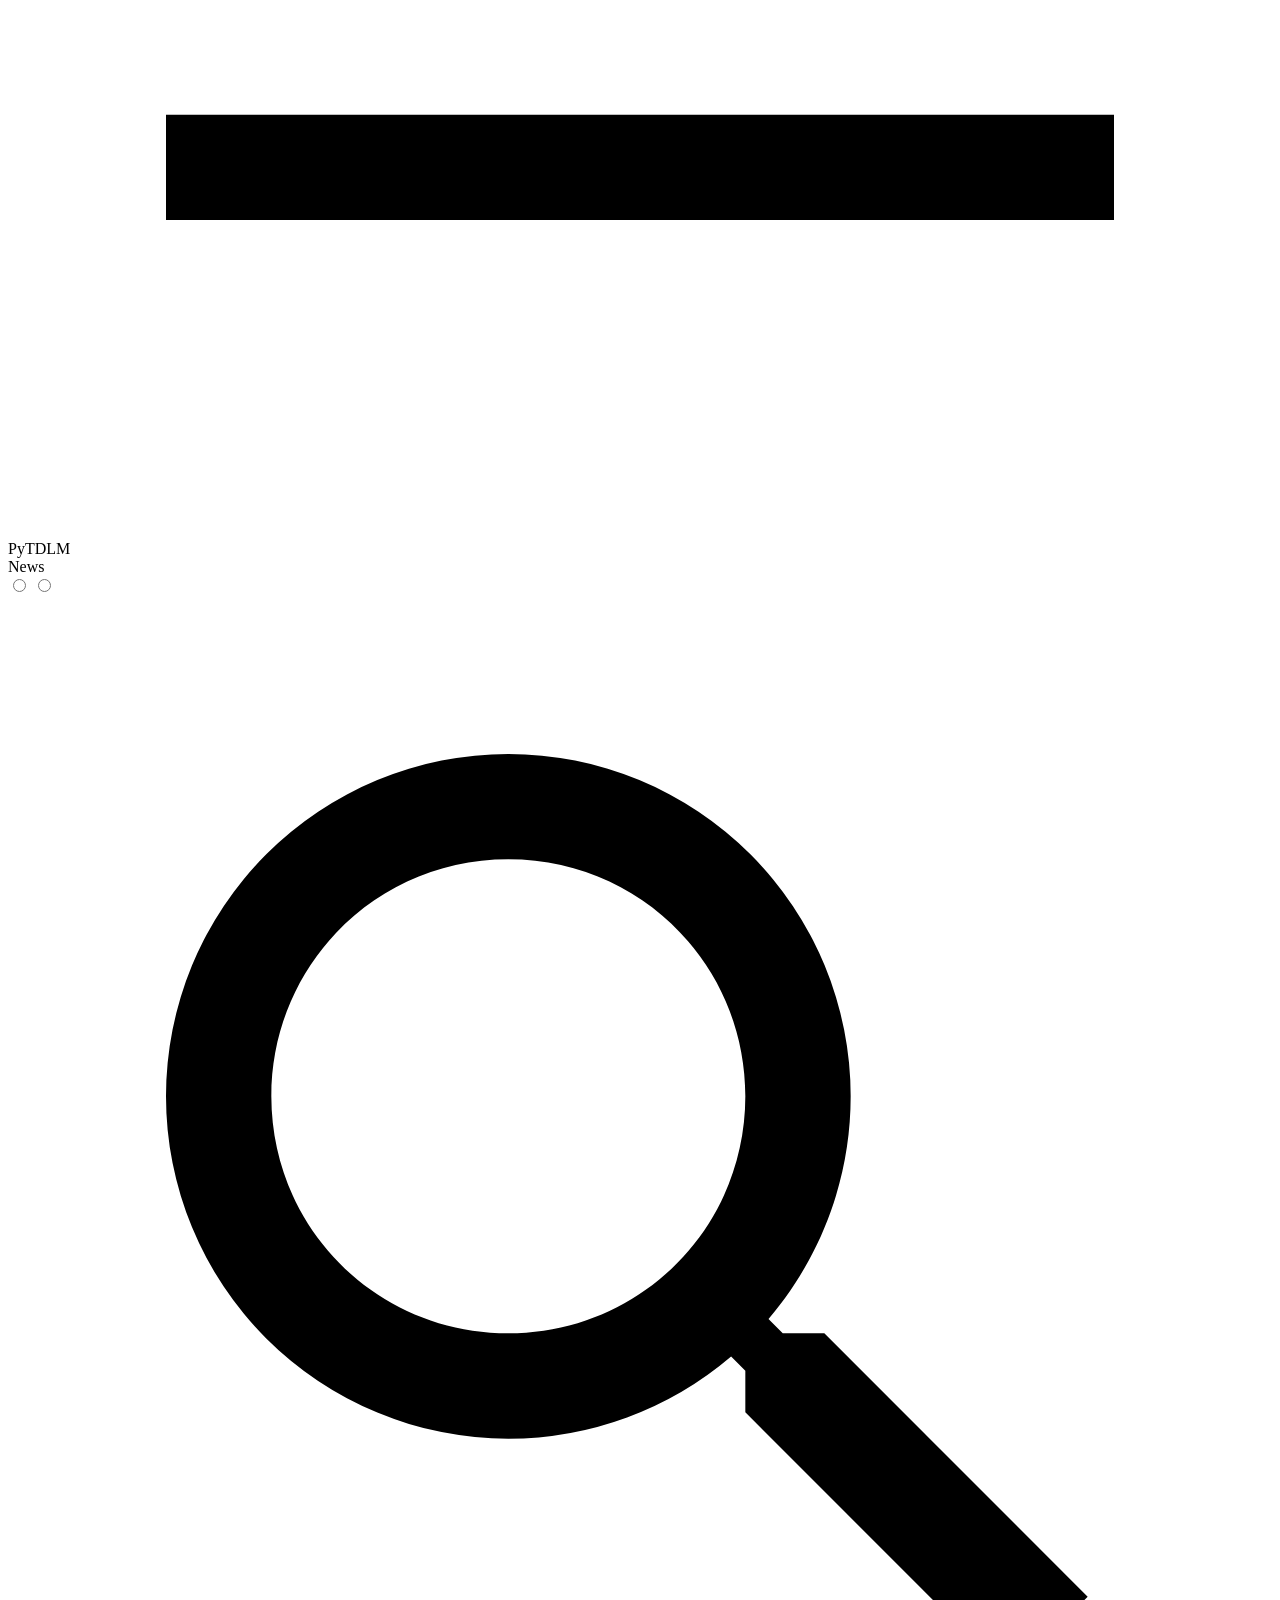
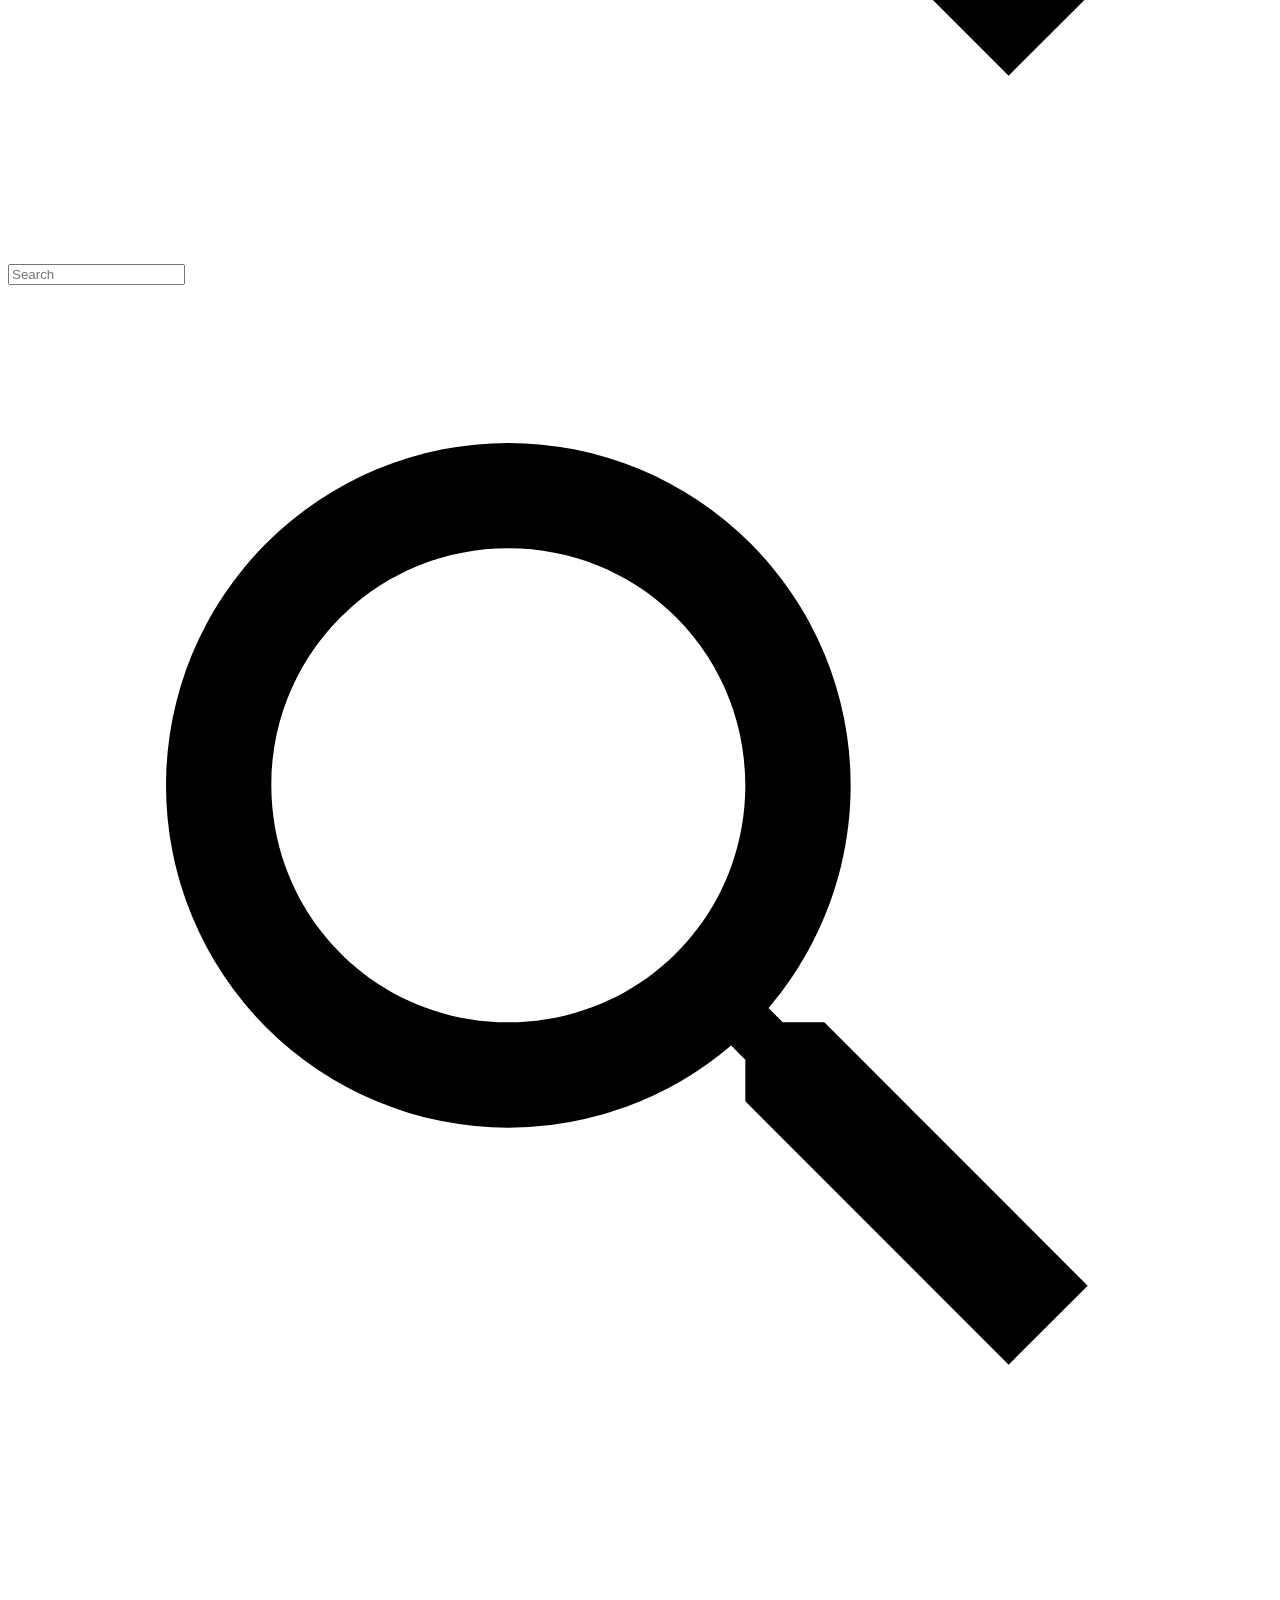
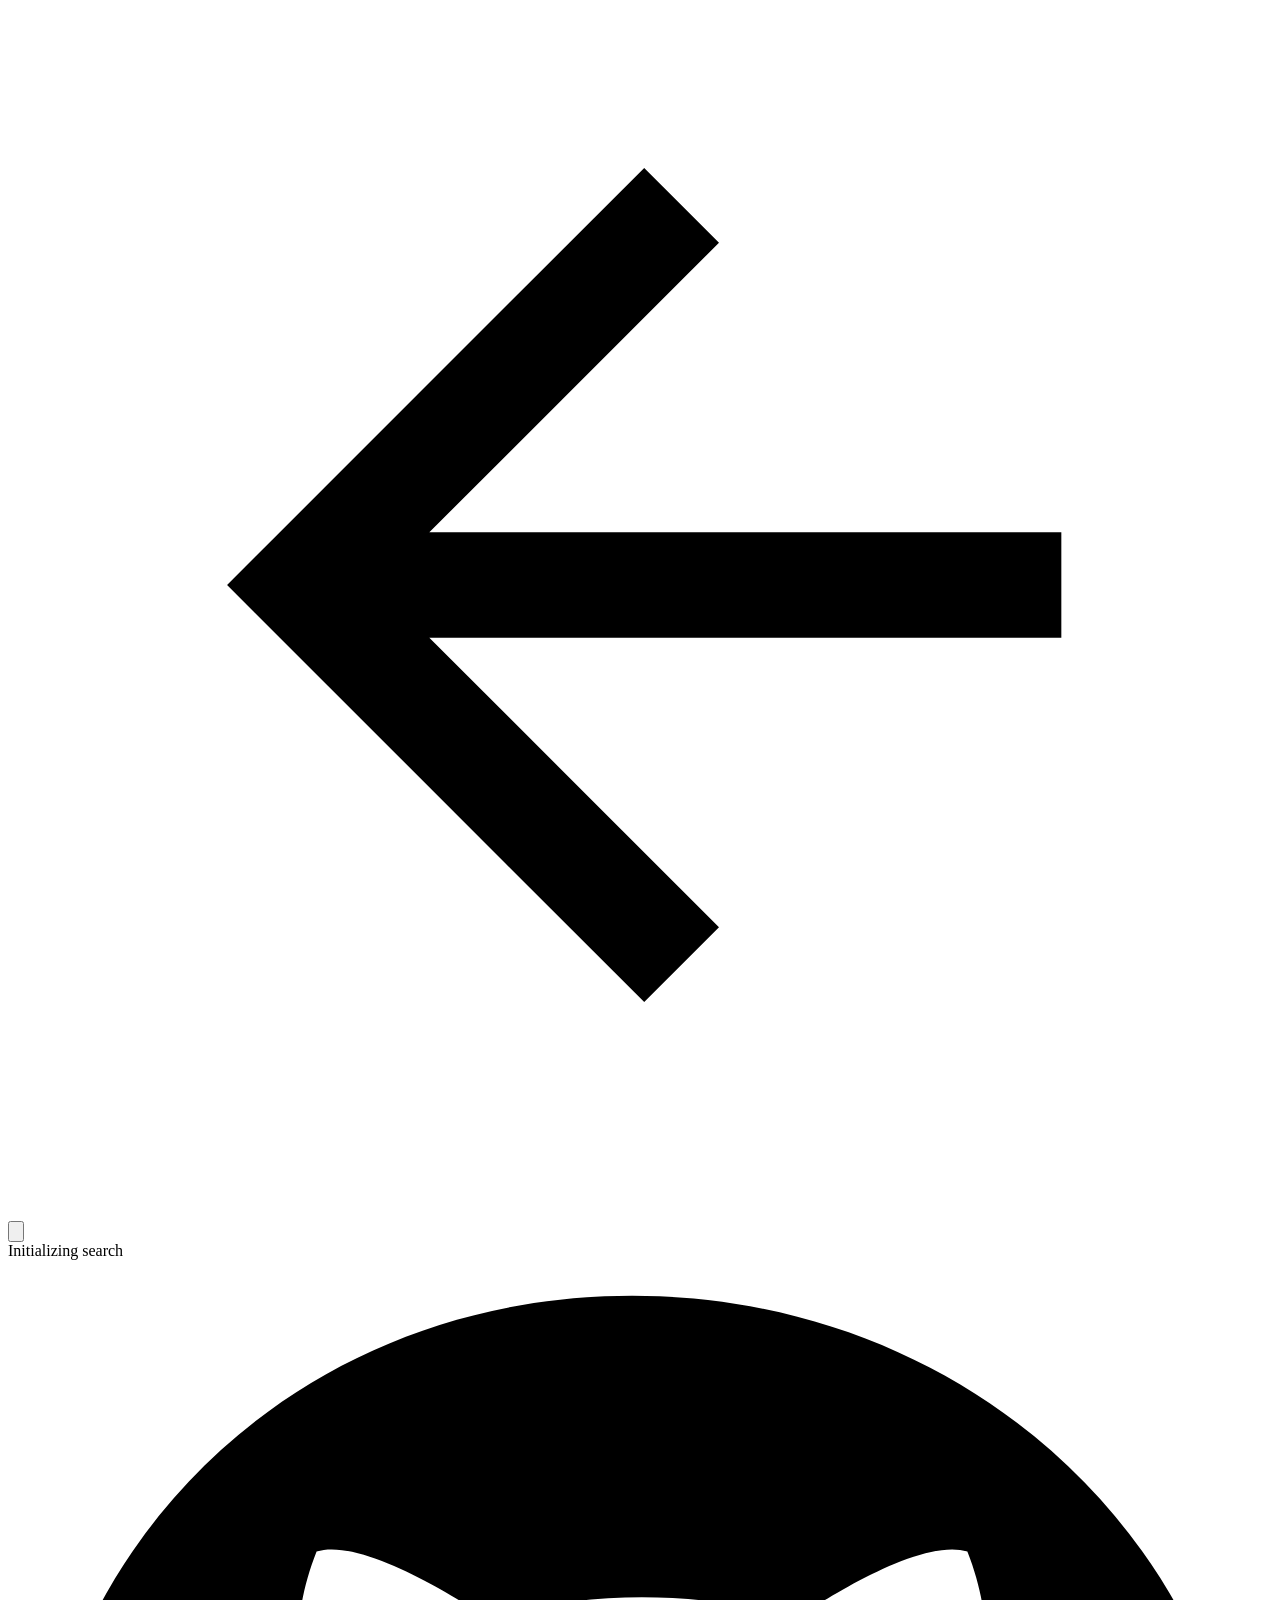
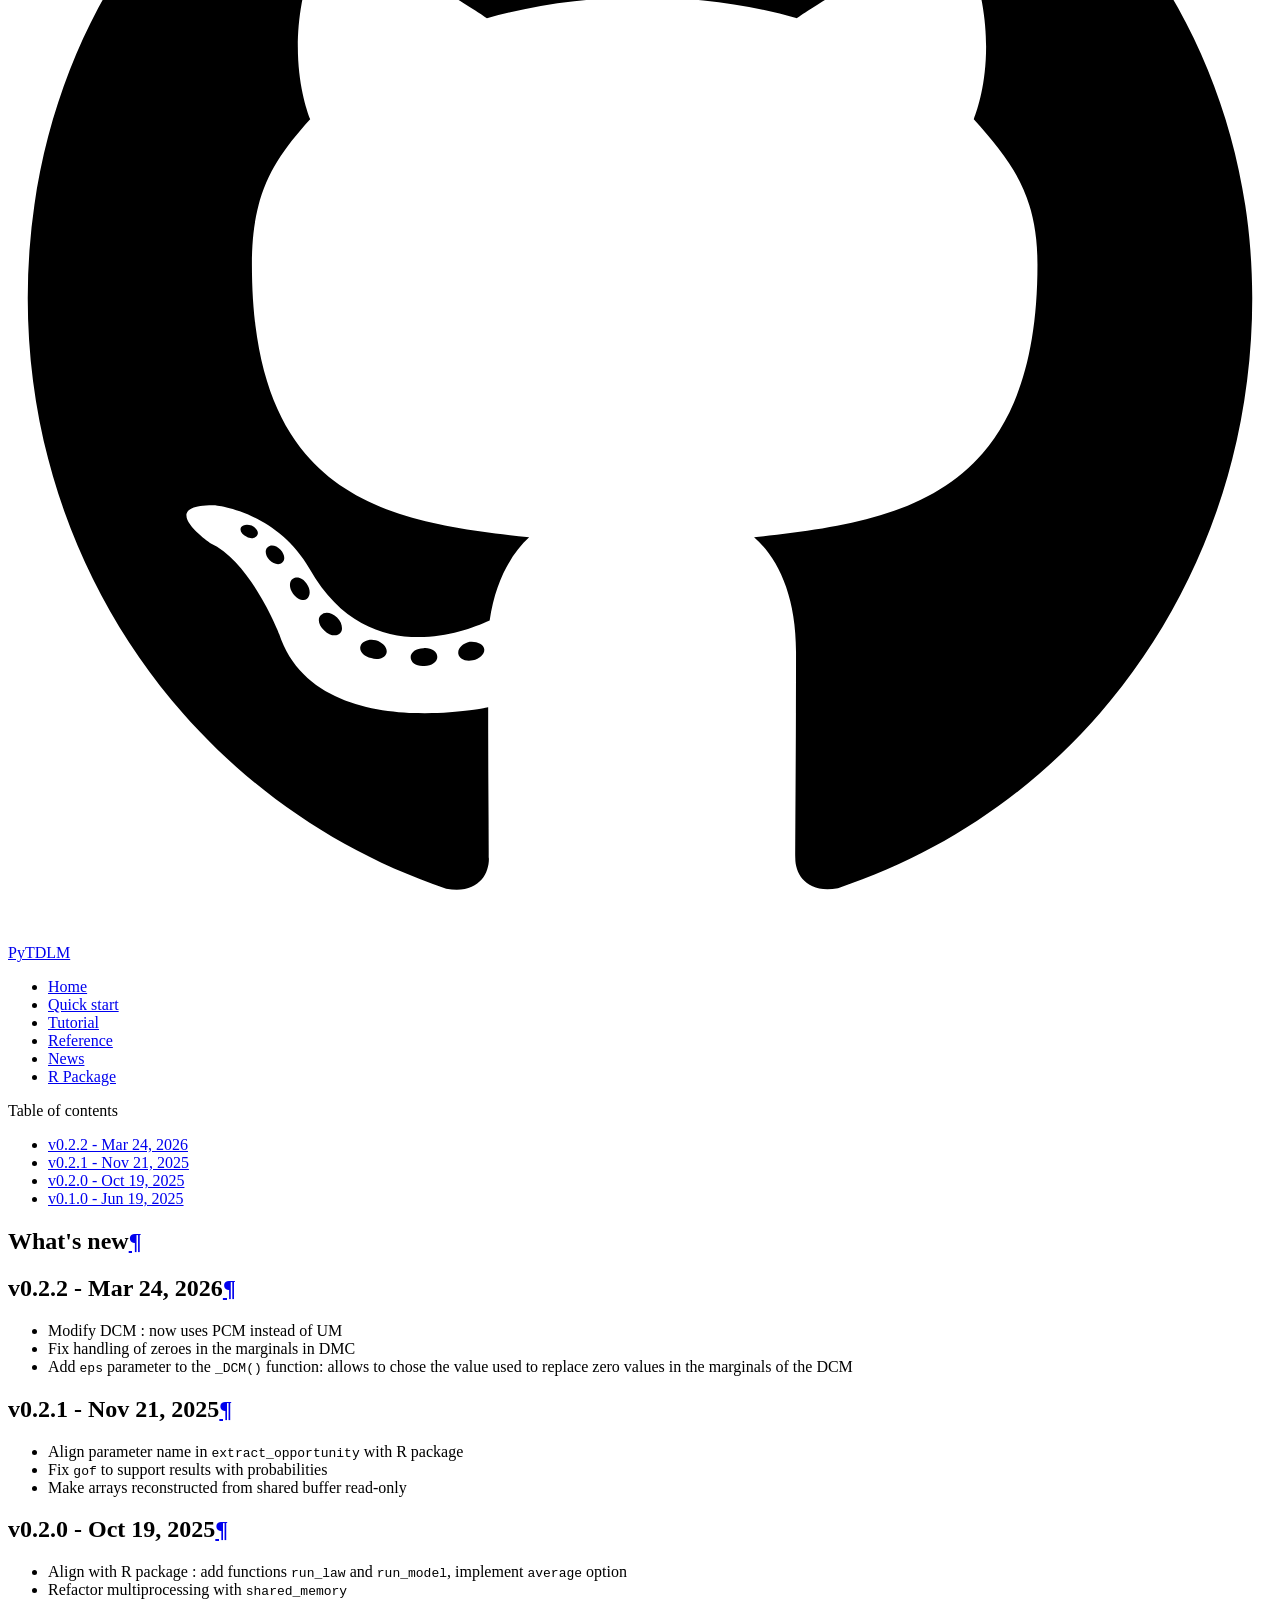
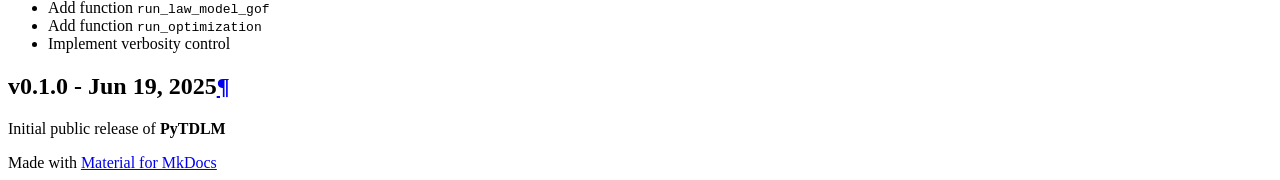
==== commit ab310aa8: "Deployed c848df8 with MkDocs version: 1.6.1" ====
--- a/news/index.html
+++ b/news/index.html
@@ -523,6 +523,15 @@
     <ul class="md-nav__list" data-md-component="toc" data-md-scrollfix>
       
         <li class="md-nav__item">
+  <a href="#v022-mar-24-2026" class="md-nav__link">
+    <span class="md-ellipsis">
+      v0.2.2 - Mar 24, 2026
+    </span>
+  </a>
+  
+</li>
+      
+        <li class="md-nav__item">
   <a href="#v021-nov-21-2025" class="md-nav__link">
     <span class="md-ellipsis">
       v0.2.1 - Nov 21, 2025
@@ -608,6 +617,15 @@
     <ul class="md-nav__list" data-md-component="toc" data-md-scrollfix>
       
         <li class="md-nav__item">
+  <a href="#v022-mar-24-2026" class="md-nav__link">
+    <span class="md-ellipsis">
+      v0.2.2 - Mar 24, 2026
+    </span>
+  </a>
+  
+</li>
+      
+        <li class="md-nav__item">
   <a href="#v021-nov-21-2025" class="md-nav__link">
     <span class="md-ellipsis">
       v0.2.1 - Nov 21, 2025
@@ -656,6 +674,12 @@
 
 
 <h1 id="whats-new">What's new<a class="headerlink" href="#whats-new" title="Permanent link">&para;</a></h1>
+<h2 id="v022-mar-24-2026">v0.2.2 - Mar 24, 2026<a class="headerlink" href="#v022-mar-24-2026" title="Permanent link">&para;</a></h2>
+<ul>
+<li>Modify DCM : now uses PCM instead of UM</li>
+<li>Fix handling of zeroes in the marginals in DMC</li>
+<li>Add <code>eps</code> parameter to the <code>_DCM()</code> function: allows to chose the value used to replace zero values in the marginals of the DCM</li>
+</ul>
 <h2 id="v021-nov-21-2025">v0.2.1 - Nov 21, 2025<a class="headerlink" href="#v021-nov-21-2025" title="Permanent link">&para;</a></h2>
 <ul>
 <li>Align parameter name in <code>extract_opportunity</code> with R package</li>
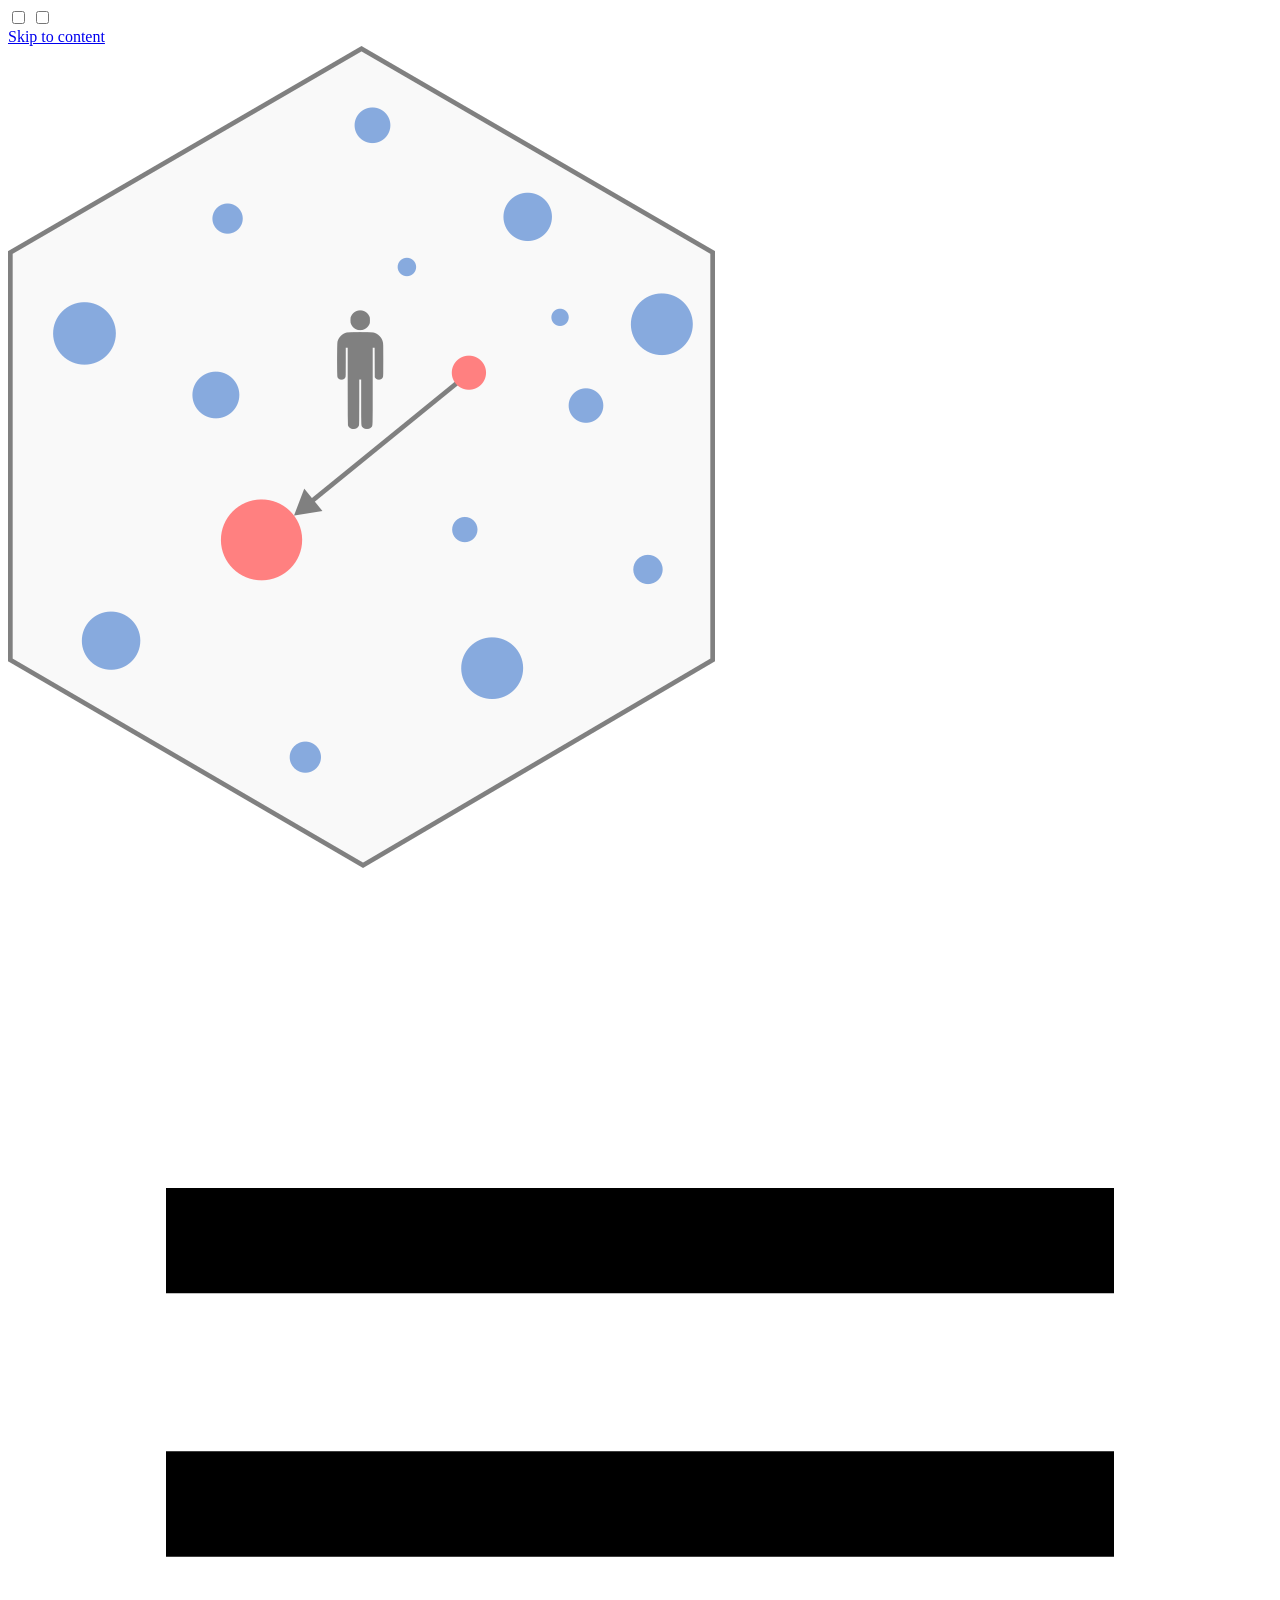
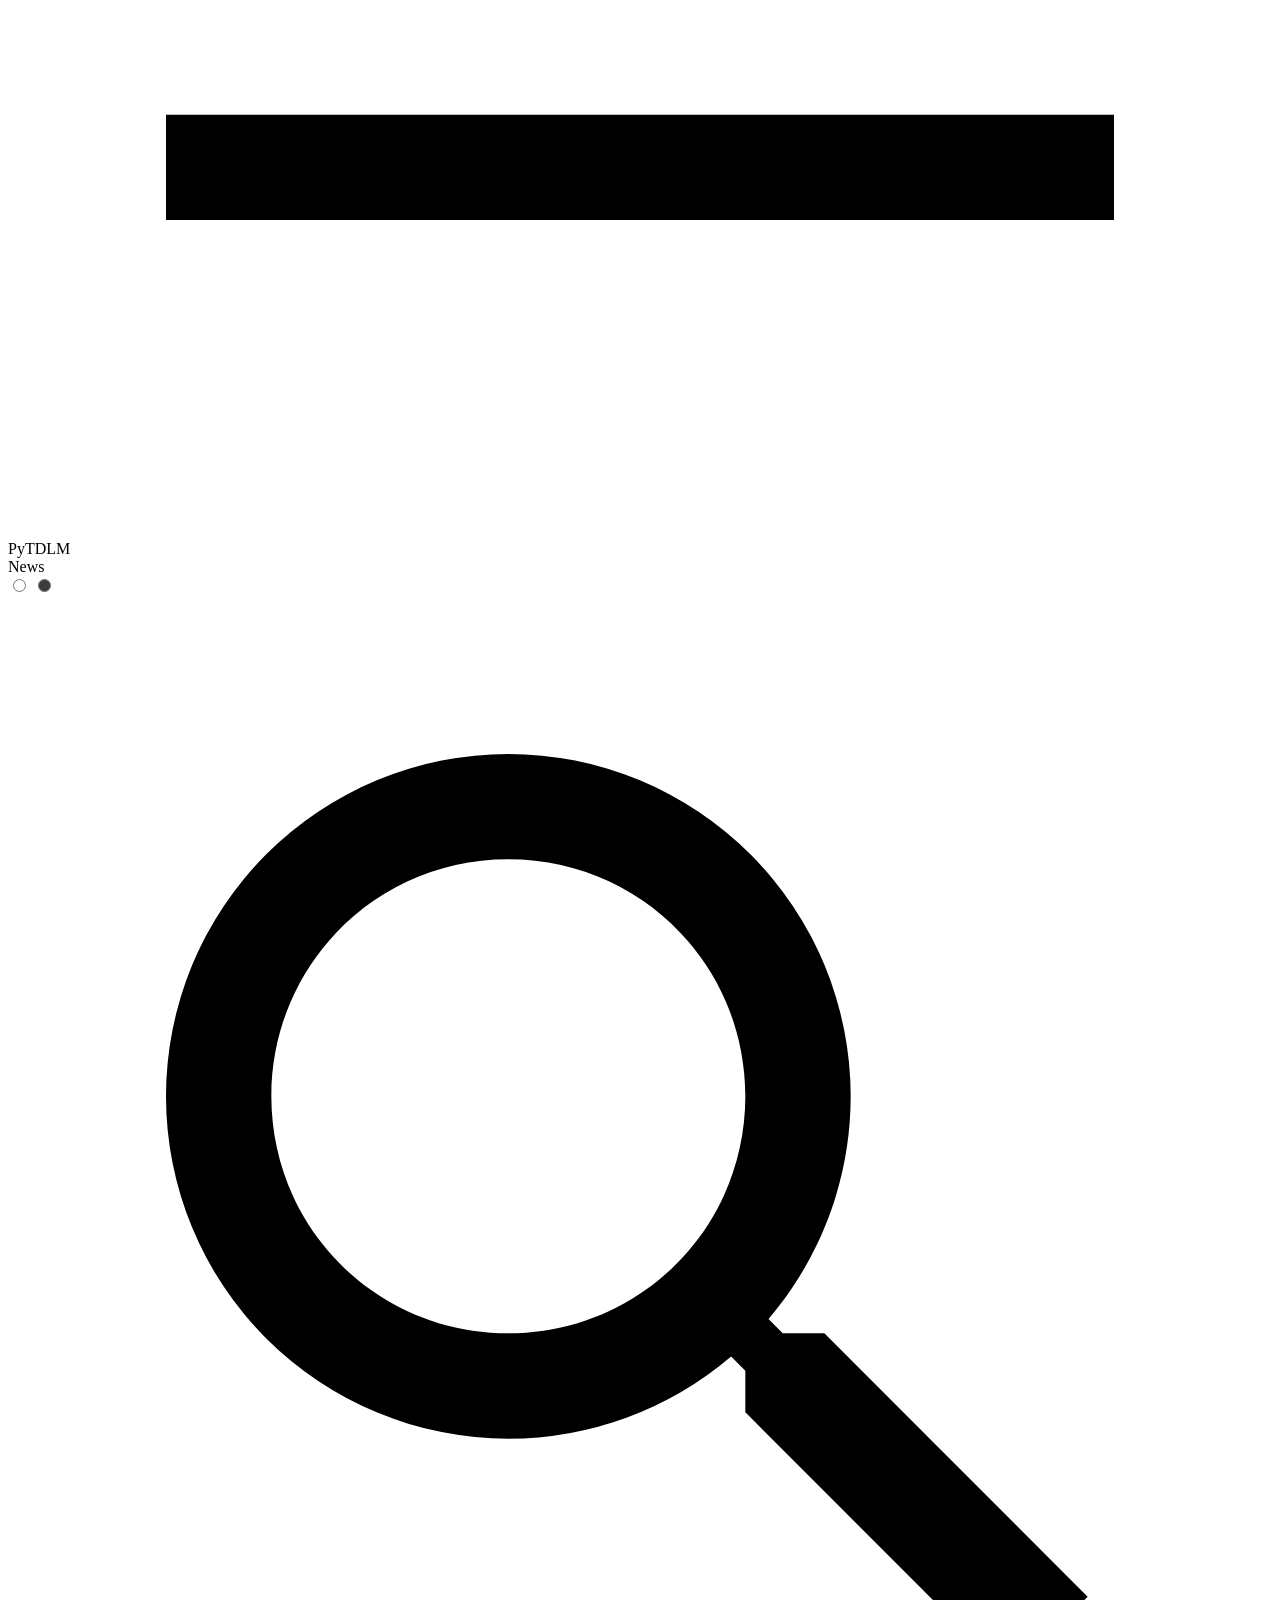
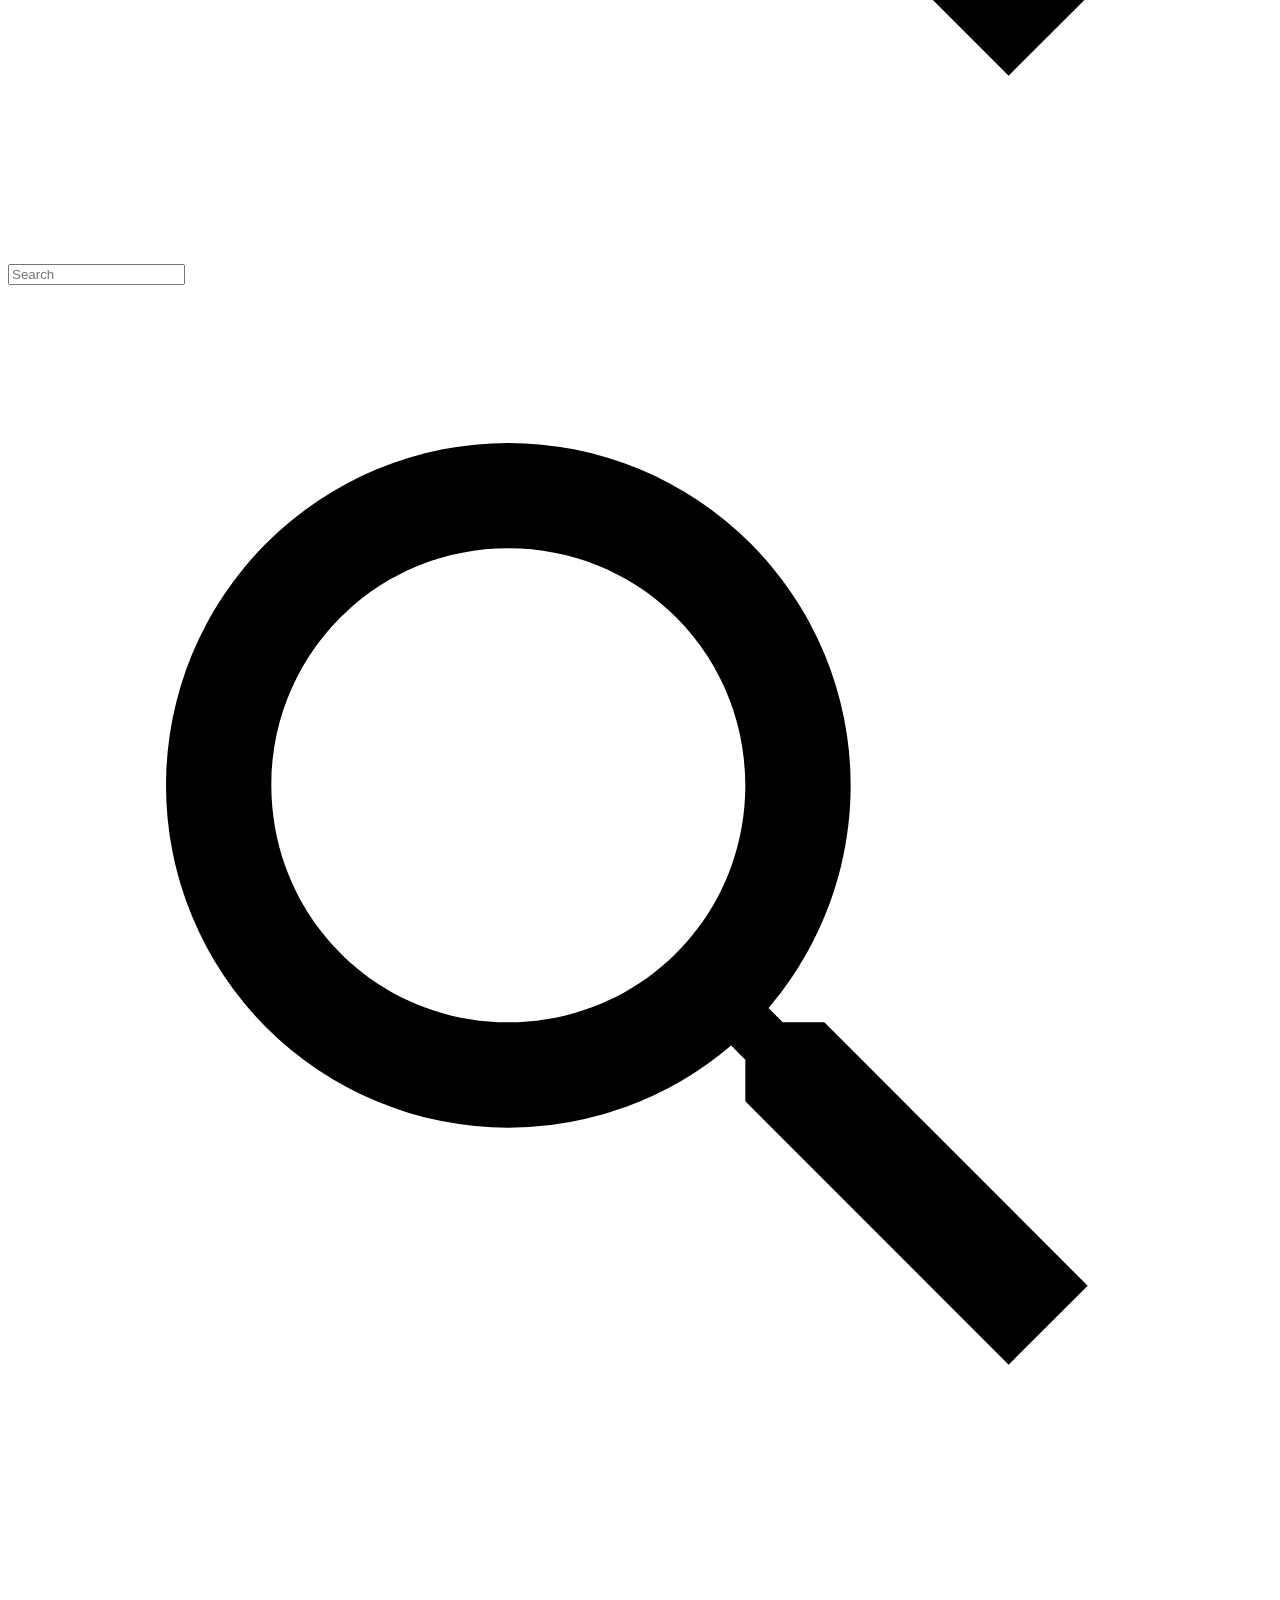
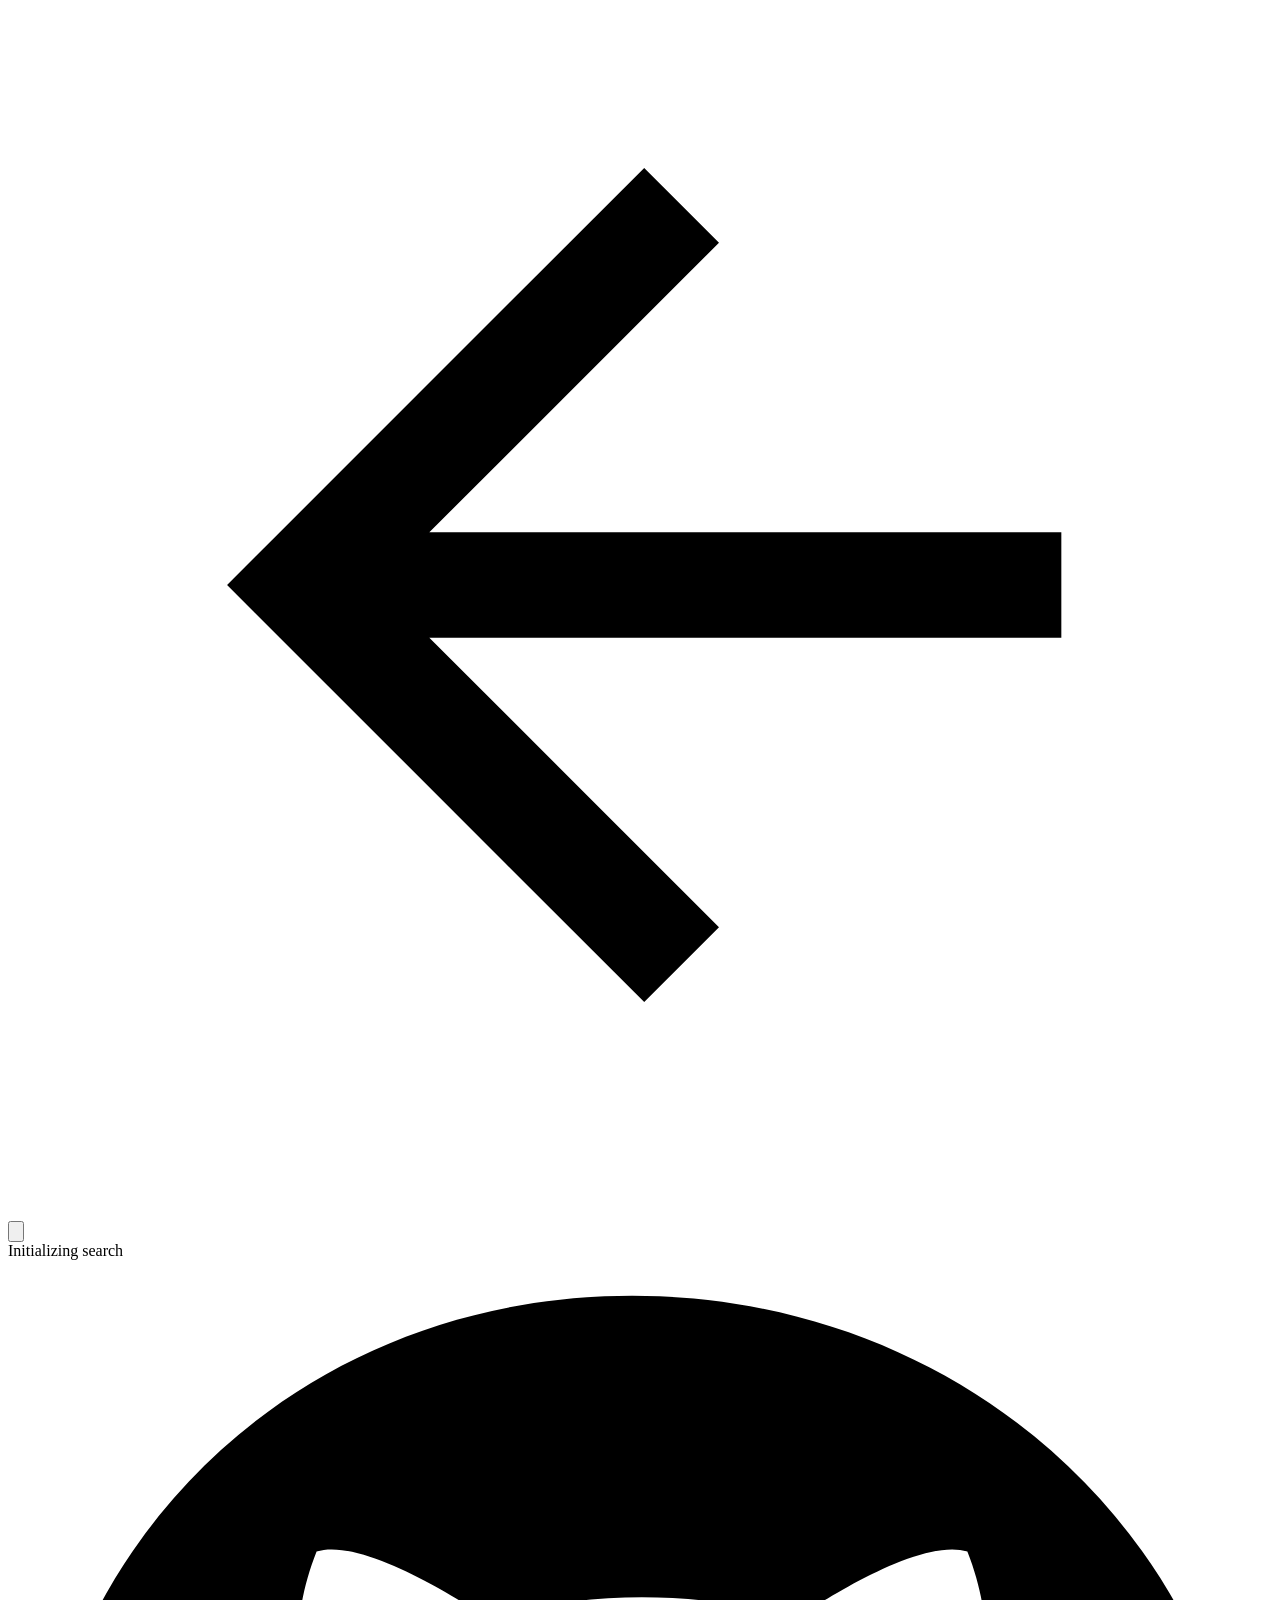
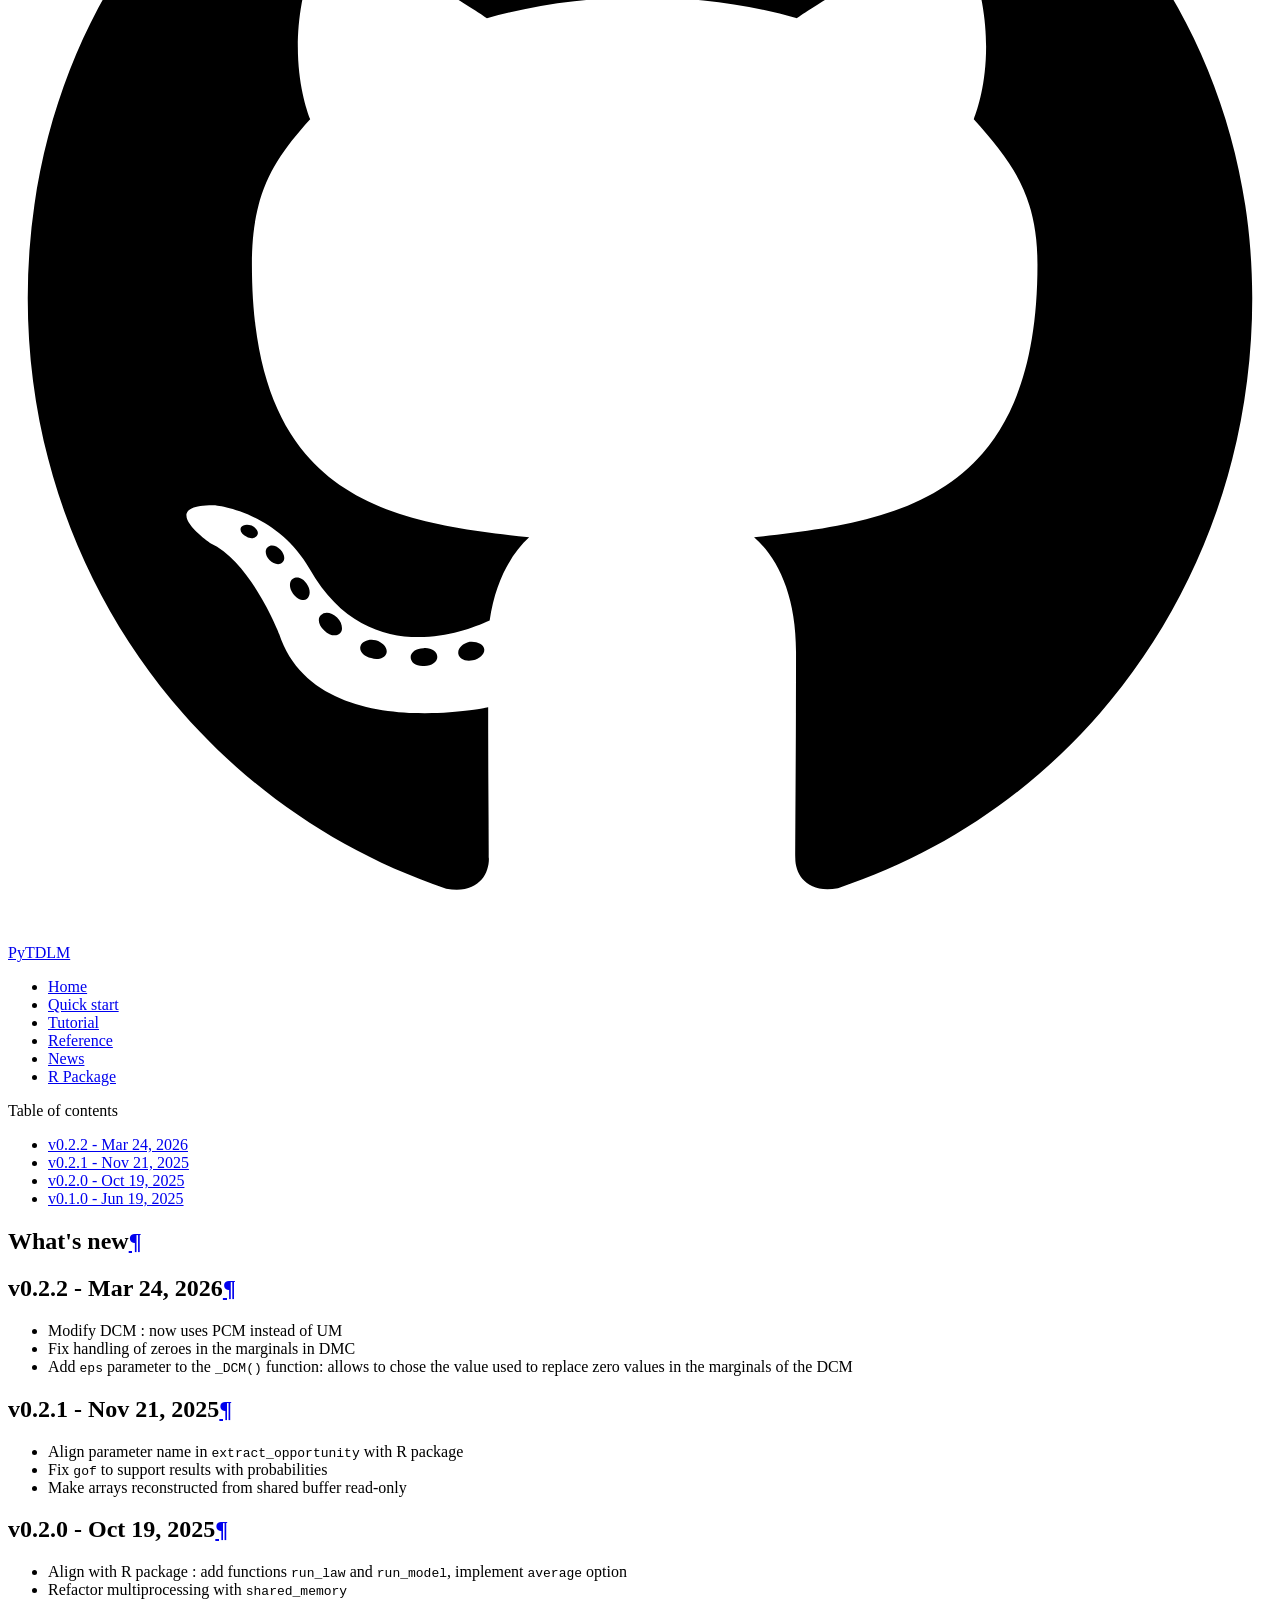
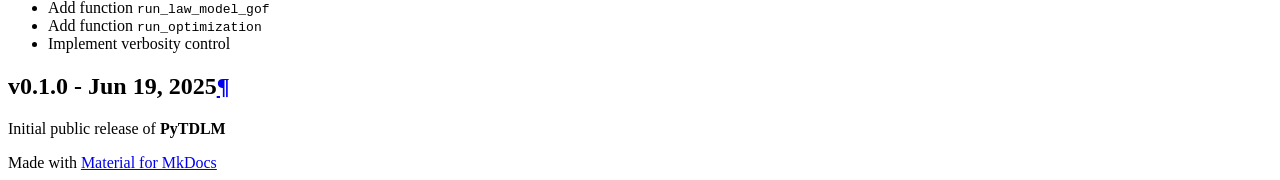
==== commit d3d81882: "Deployed c848df8 with MkDocs version: 1.6.1" ====
--- a/news/index.html
+++ b/news/index.html
@@ -15,8 +15,11 @@
       
       
       
+        
+      
+      
       <link rel="icon" href="../assets/logo.png">
-      <meta name="generator" content="mkdocs-1.6.1, mkdocs-material-9.6.20">
+      <meta name="generator" content="mkdocs-1.6.1, mkdocs-material-9.7.6">
     
     
       
@@ -24,10 +27,10 @@
       
     
     
-      <link rel="stylesheet" href="../assets/stylesheets/main.e53b48f4.min.css">
-      
-        
-        <link rel="stylesheet" href="../assets/stylesheets/palette.06af60db.min.css">
+      <link rel="stylesheet" href="../assets/stylesheets/main.484c7ddc.min.css">
+      
+        
+        <link rel="stylesheet" href="../assets/stylesheets/palette.ab4e12ef.min.css">
       
       
 
@@ -54,7 +57,6 @@
     
       
 
-    
     
     
   </head>
@@ -194,7 +196,7 @@
         <a href="https://github.com/RTDLM/PyTDLM" title="Go to repository" class="md-source" data-md-component="source">
   <div class="md-source__icon md-icon">
     
-    <svg xmlns="http://www.w3.org/2000/svg" viewBox="0 0 512 512"><!--! Font Awesome Free 7.0.0 by @fontawesome - https://fontawesome.com License - https://fontawesome.com/license/free (Icons: CC BY 4.0, Fonts: SIL OFL 1.1, Code: MIT License) Copyright 2025 Fonticons, Inc.--><path d="M173.9 397.4c0 2-2.3 3.6-5.2 3.6-3.3.3-5.6-1.3-5.6-3.6 0-2 2.3-3.6 5.2-3.6 3-.3 5.6 1.3 5.6 3.6m-31.1-4.5c-.7 2 1.3 4.3 4.3 4.9 2.6 1 5.6 0 6.2-2s-1.3-4.3-4.3-5.2c-2.6-.7-5.5.3-6.2 2.3m44.2-1.7c-2.9.7-4.9 2.6-4.6 4.9.3 2 2.9 3.3 5.9 2.6 2.9-.7 4.9-2.6 4.6-4.6-.3-1.9-3-3.2-5.9-2.9M252.8 8C114.1 8 8 113.3 8 252c0 110.9 69.8 205.8 169.5 239.2 12.8 2.3 17.3-5.6 17.3-12.1 0-6.2-.3-40.4-.3-61.4 0 0-70 15-84.7-29.8 0 0-11.4-29.1-27.8-36.6 0 0-22.9-15.7 1.6-15.4 0 0 24.9 2 38.6 25.8 21.9 38.6 58.6 27.5 72.9 20.9 2.3-16 8.8-27.1 16-33.7-55.9-6.2-112.3-14.3-112.3-110.5 0-27.5 7.6-41.3 23.6-58.9-2.6-6.5-11.1-33.3 2.6-67.9 20.9-6.5 69 27 69 27 20-5.6 41.5-8.5 62.8-8.5s42.8 2.9 62.8 8.5c0 0 48.1-33.6 69-27 13.7 34.7 5.2 61.4 2.6 67.9 16 17.7 25.8 31.5 25.8 58.9 0 96.5-58.9 104.2-114.8 110.5 9.2 7.9 17 22.9 17 46.4 0 33.7-.3 75.4-.3 83.6 0 6.5 4.6 14.4 17.3 12.1C436.2 457.8 504 362.9 504 252 504 113.3 391.5 8 252.8 8M105.2 352.9c-1.3 1-1 3.3.7 5.2 1.6 1.6 3.9 2.3 5.2 1 1.3-1 1-3.3-.7-5.2-1.6-1.6-3.9-2.3-5.2-1m-10.8-8.1c-.7 1.3.3 2.9 2.3 3.9 1.6 1 3.6.7 4.3-.7.7-1.3-.3-2.9-2.3-3.9-2-.6-3.6-.3-4.3.7m32.4 35.6c-1.6 1.3-1 4.3 1.3 6.2 2.3 2.3 5.2 2.6 6.5 1 1.3-1.3.7-4.3-1.3-6.2-2.2-2.3-5.2-2.6-6.5-1m-11.4-14.7c-1.6 1-1.6 3.6 0 5.9s4.3 3.3 5.6 2.3c1.6-1.3 1.6-3.9 0-6.2-1.4-2.3-4-3.3-5.6-2"/></svg>
+    <svg xmlns="http://www.w3.org/2000/svg" viewBox="0 0 512 512"><!--! Font Awesome Free 7.1.0 by @fontawesome - https://fontawesome.com License - https://fontawesome.com/license/free (Icons: CC BY 4.0, Fonts: SIL OFL 1.1, Code: MIT License) Copyright 2025 Fonticons, Inc.--><path d="M173.9 397.4c0 2-2.3 3.6-5.2 3.6-3.3.3-5.6-1.3-5.6-3.6 0-2 2.3-3.6 5.2-3.6 3-.3 5.6 1.3 5.6 3.6m-31.1-4.5c-.7 2 1.3 4.3 4.3 4.9 2.6 1 5.6 0 6.2-2s-1.3-4.3-4.3-5.2c-2.6-.7-5.5.3-6.2 2.3m44.2-1.7c-2.9.7-4.9 2.6-4.6 4.9.3 2 2.9 3.3 5.9 2.6 2.9-.7 4.9-2.6 4.6-4.6-.3-1.9-3-3.2-5.9-2.9M252.8 8C114.1 8 8 113.3 8 252c0 110.9 69.8 205.8 169.5 239.2 12.8 2.3 17.3-5.6 17.3-12.1 0-6.2-.3-40.4-.3-61.4 0 0-70 15-84.7-29.8 0 0-11.4-29.1-27.8-36.6 0 0-22.9-15.7 1.6-15.4 0 0 24.9 2 38.6 25.8 21.9 38.6 58.6 27.5 72.9 20.9 2.3-16 8.8-27.1 16-33.7-55.9-6.2-112.3-14.3-112.3-110.5 0-27.5 7.6-41.3 23.6-58.9-2.6-6.5-11.1-33.3 2.6-67.9 20.9-6.5 69 27 69 27 20-5.6 41.5-8.5 62.8-8.5s42.8 2.9 62.8 8.5c0 0 48.1-33.6 69-27 13.7 34.7 5.2 61.4 2.6 67.9 16 17.7 25.8 31.5 25.8 58.9 0 96.5-58.9 104.2-114.8 110.5 9.2 7.9 17 22.9 17 46.4 0 33.7-.3 75.4-.3 83.6 0 6.5 4.6 14.4 17.3 12.1C436.2 457.8 504 362.9 504 252 504 113.3 391.5 8 252.8 8M105.2 352.9c-1.3 1-1 3.3.7 5.2 1.6 1.6 3.9 2.3 5.2 1 1.3-1 1-3.3-.7-5.2-1.6-1.6-3.9-2.3-5.2-1m-10.8-8.1c-.7 1.3.3 2.9 2.3 3.9 1.6 1 3.6.7 4.3-.7.7-1.3-.3-2.9-2.3-3.9-2-.6-3.6-.3-4.3.7m32.4 35.6c-1.6 1.3-1 4.3 1.3 6.2 2.3 2.3 5.2 2.6 6.5 1 1.3-1.3.7-4.3-1.3-6.2-2.2-2.3-5.2-2.6-6.5-1m-11.4-14.7c-1.6 1-1.6 3.6 0 5.9s4.3 3.3 5.6 2.3c1.6-1.3 1.6-3.9 0-6.2-1.4-2.3-4-3.3-5.6-2"/></svg>
   </div>
   <div class="md-source__repository">
     PyTDLM
@@ -368,7 +370,7 @@
       <a href="https://github.com/RTDLM/PyTDLM" title="Go to repository" class="md-source" data-md-component="source">
   <div class="md-source__icon md-icon">
     
-    <svg xmlns="http://www.w3.org/2000/svg" viewBox="0 0 512 512"><!--! Font Awesome Free 7.0.0 by @fontawesome - https://fontawesome.com License - https://fontawesome.com/license/free (Icons: CC BY 4.0, Fonts: SIL OFL 1.1, Code: MIT License) Copyright 2025 Fonticons, Inc.--><path d="M173.9 397.4c0 2-2.3 3.6-5.2 3.6-3.3.3-5.6-1.3-5.6-3.6 0-2 2.3-3.6 5.2-3.6 3-.3 5.6 1.3 5.6 3.6m-31.1-4.5c-.7 2 1.3 4.3 4.3 4.9 2.6 1 5.6 0 6.2-2s-1.3-4.3-4.3-5.2c-2.6-.7-5.5.3-6.2 2.3m44.2-1.7c-2.9.7-4.9 2.6-4.6 4.9.3 2 2.9 3.3 5.9 2.6 2.9-.7 4.9-2.6 4.6-4.6-.3-1.9-3-3.2-5.9-2.9M252.8 8C114.1 8 8 113.3 8 252c0 110.9 69.8 205.8 169.5 239.2 12.8 2.3 17.3-5.6 17.3-12.1 0-6.2-.3-40.4-.3-61.4 0 0-70 15-84.7-29.8 0 0-11.4-29.1-27.8-36.6 0 0-22.9-15.7 1.6-15.4 0 0 24.9 2 38.6 25.8 21.9 38.6 58.6 27.5 72.9 20.9 2.3-16 8.8-27.1 16-33.7-55.9-6.2-112.3-14.3-112.3-110.5 0-27.5 7.6-41.3 23.6-58.9-2.6-6.5-11.1-33.3 2.6-67.9 20.9-6.5 69 27 69 27 20-5.6 41.5-8.5 62.8-8.5s42.8 2.9 62.8 8.5c0 0 48.1-33.6 69-27 13.7 34.7 5.2 61.4 2.6 67.9 16 17.7 25.8 31.5 25.8 58.9 0 96.5-58.9 104.2-114.8 110.5 9.2 7.9 17 22.9 17 46.4 0 33.7-.3 75.4-.3 83.6 0 6.5 4.6 14.4 17.3 12.1C436.2 457.8 504 362.9 504 252 504 113.3 391.5 8 252.8 8M105.2 352.9c-1.3 1-1 3.3.7 5.2 1.6 1.6 3.9 2.3 5.2 1 1.3-1 1-3.3-.7-5.2-1.6-1.6-3.9-2.3-5.2-1m-10.8-8.1c-.7 1.3.3 2.9 2.3 3.9 1.6 1 3.6.7 4.3-.7.7-1.3-.3-2.9-2.3-3.9-2-.6-3.6-.3-4.3.7m32.4 35.6c-1.6 1.3-1 4.3 1.3 6.2 2.3 2.3 5.2 2.6 6.5 1 1.3-1.3.7-4.3-1.3-6.2-2.2-2.3-5.2-2.6-6.5-1m-11.4-14.7c-1.6 1-1.6 3.6 0 5.9s4.3 3.3 5.6 2.3c1.6-1.3 1.6-3.9 0-6.2-1.4-2.3-4-3.3-5.6-2"/></svg>
+    <svg xmlns="http://www.w3.org/2000/svg" viewBox="0 0 512 512"><!--! Font Awesome Free 7.1.0 by @fontawesome - https://fontawesome.com License - https://fontawesome.com/license/free (Icons: CC BY 4.0, Fonts: SIL OFL 1.1, Code: MIT License) Copyright 2025 Fonticons, Inc.--><path d="M173.9 397.4c0 2-2.3 3.6-5.2 3.6-3.3.3-5.6-1.3-5.6-3.6 0-2 2.3-3.6 5.2-3.6 3-.3 5.6 1.3 5.6 3.6m-31.1-4.5c-.7 2 1.3 4.3 4.3 4.9 2.6 1 5.6 0 6.2-2s-1.3-4.3-4.3-5.2c-2.6-.7-5.5.3-6.2 2.3m44.2-1.7c-2.9.7-4.9 2.6-4.6 4.9.3 2 2.9 3.3 5.9 2.6 2.9-.7 4.9-2.6 4.6-4.6-.3-1.9-3-3.2-5.9-2.9M252.8 8C114.1 8 8 113.3 8 252c0 110.9 69.8 205.8 169.5 239.2 12.8 2.3 17.3-5.6 17.3-12.1 0-6.2-.3-40.4-.3-61.4 0 0-70 15-84.7-29.8 0 0-11.4-29.1-27.8-36.6 0 0-22.9-15.7 1.6-15.4 0 0 24.9 2 38.6 25.8 21.9 38.6 58.6 27.5 72.9 20.9 2.3-16 8.8-27.1 16-33.7-55.9-6.2-112.3-14.3-112.3-110.5 0-27.5 7.6-41.3 23.6-58.9-2.6-6.5-11.1-33.3 2.6-67.9 20.9-6.5 69 27 69 27 20-5.6 41.5-8.5 62.8-8.5s42.8 2.9 62.8 8.5c0 0 48.1-33.6 69-27 13.7 34.7 5.2 61.4 2.6 67.9 16 17.7 25.8 31.5 25.8 58.9 0 96.5-58.9 104.2-114.8 110.5 9.2 7.9 17 22.9 17 46.4 0 33.7-.3 75.4-.3 83.6 0 6.5 4.6 14.4 17.3 12.1C436.2 457.8 504 362.9 504 252 504 113.3 391.5 8 252.8 8M105.2 352.9c-1.3 1-1 3.3.7 5.2 1.6 1.6 3.9 2.3 5.2 1 1.3-1 1-3.3-.7-5.2-1.6-1.6-3.9-2.3-5.2-1m-10.8-8.1c-.7 1.3.3 2.9 2.3 3.9 1.6 1 3.6.7 4.3-.7.7-1.3-.3-2.9-2.3-3.9-2-.6-3.6-.3-4.3.7m32.4 35.6c-1.6 1.3-1 4.3 1.3 6.2 2.3 2.3 5.2 2.6 6.5 1 1.3-1.3.7-4.3-1.3-6.2-2.2-2.3-5.2-2.6-6.5-1m-11.4-14.7c-1.6 1-1.6 3.6 0 5.9s4.3 3.3 5.6 2.3c1.6-1.3 1.6-3.9 0-6.2-1.4-2.3-4-3.3-5.6-2"/></svg>
   </div>
   <div class="md-source__repository">
     PyTDLM
@@ -390,9 +392,14 @@
   
   
   <span class="md-ellipsis">
+    
+  
     Home
+  
+
     
   </span>
+  
   
 
       </a>
@@ -412,9 +419,14 @@
   
   
   <span class="md-ellipsis">
+    
+  
     Quick start
+  
+
     
   </span>
+  
   
 
       </a>
@@ -434,9 +446,14 @@
   
   
   <span class="md-ellipsis">
+    
+  
     Tutorial
+  
+
     
   </span>
+  
   
 
       </a>
@@ -456,9 +473,14 @@
   
   
   <span class="md-ellipsis">
+    
+  
     Reference
+  
+
     
   </span>
+  
   
 
       </a>
@@ -487,9 +509,14 @@
   
   
   <span class="md-ellipsis">
+    
+  
     News
+  
+
     
   </span>
+  
   
 
           <span class="md-nav__icon md-icon"></span>
@@ -500,9 +527,14 @@
   
   
   <span class="md-ellipsis">
+    
+  
     News
+  
+
     
   </span>
+  
   
 
       </a>
@@ -525,7 +557,9 @@
         <li class="md-nav__item">
   <a href="#v022-mar-24-2026" class="md-nav__link">
     <span class="md-ellipsis">
-      v0.2.2 - Mar 24, 2026
+      
+        v0.2.2 - Mar 24, 2026
+      
     </span>
   </a>
   
@@ -534,7 +568,9 @@
         <li class="md-nav__item">
   <a href="#v021-nov-21-2025" class="md-nav__link">
     <span class="md-ellipsis">
-      v0.2.1 - Nov 21, 2025
+      
+        v0.2.1 - Nov 21, 2025
+      
     </span>
   </a>
   
@@ -543,7 +579,9 @@
         <li class="md-nav__item">
   <a href="#v020-oct-19-2025" class="md-nav__link">
     <span class="md-ellipsis">
-      v0.2.0 - Oct 19, 2025
+      
+        v0.2.0 - Oct 19, 2025
+      
     </span>
   </a>
   
@@ -552,7 +590,9 @@
         <li class="md-nav__item">
   <a href="#v010-jun-19-2025" class="md-nav__link">
     <span class="md-ellipsis">
-      v0.1.0 - Jun 19, 2025
+      
+        v0.1.0 - Jun 19, 2025
+      
     </span>
   </a>
   
@@ -578,9 +618,14 @@
   
   
   <span class="md-ellipsis">
+    
+  
     R Package
+  
+
     
   </span>
+  
   
 
       </a>
@@ -619,7 +664,9 @@
         <li class="md-nav__item">
   <a href="#v022-mar-24-2026" class="md-nav__link">
     <span class="md-ellipsis">
-      v0.2.2 - Mar 24, 2026
+      
+        v0.2.2 - Mar 24, 2026
+      
     </span>
   </a>
   
@@ -628,7 +675,9 @@
         <li class="md-nav__item">
   <a href="#v021-nov-21-2025" class="md-nav__link">
     <span class="md-ellipsis">
-      v0.2.1 - Nov 21, 2025
+      
+        v0.2.1 - Nov 21, 2025
+      
     </span>
   </a>
   
@@ -637,7 +686,9 @@
         <li class="md-nav__item">
   <a href="#v020-oct-19-2025" class="md-nav__link">
     <span class="md-ellipsis">
-      v0.2.0 - Oct 19, 2025
+      
+        v0.2.0 - Oct 19, 2025
+      
     </span>
   </a>
   
@@ -646,7 +697,9 @@
         <li class="md-nav__item">
   <a href="#v010-jun-19-2025" class="md-nav__link">
     <span class="md-ellipsis">
-      v0.1.0 - Jun 19, 2025
+      
+        v0.1.0 - Jun 19, 2025
+      
     </span>
   </a>
   
@@ -662,6 +715,7 @@
           
           
             <div class="md-content" data-md-component="content">
+              
               <article class="md-content__inner md-typeset">
                 
                   
@@ -749,10 +803,11 @@
     
     
       
-      <script id="__config" type="application/json">{"base": "..", "features": ["navigation.tabs", "navigation.tabs.sticky", "content.code.copy"], "search": "../assets/javascripts/workers/search.973d3a69.min.js", "tags": null, "translations": {"clipboard.copied": "Copied to clipboard", "clipboard.copy": "Copy to clipboard", "search.result.more.one": "1 more on this page", "search.result.more.other": "# more on this page", "search.result.none": "No matching documents", "search.result.one": "1 matching document", "search.result.other": "# matching documents", "search.result.placeholder": "Type to start searching", "search.result.term.missing": "Missing", "select.version": "Select version"}, "version": null}</script>
-    
-    
-      <script src="../assets/javascripts/bundle.f55a23d4.min.js"></script>
+      
+      <script id="__config" type="application/json">{"annotate": null, "base": "..", "features": ["navigation.tabs", "navigation.tabs.sticky", "content.code.copy"], "search": "../assets/javascripts/workers/search.2c215733.min.js", "tags": null, "translations": {"clipboard.copied": "Copied to clipboard", "clipboard.copy": "Copy to clipboard", "search.result.more.one": "1 more on this page", "search.result.more.other": "# more on this page", "search.result.none": "No matching documents", "search.result.one": "1 matching document", "search.result.other": "# matching documents", "search.result.placeholder": "Type to start searching", "search.result.term.missing": "Missing", "select.version": "Select version"}, "version": null}</script>
+    
+    
+      <script src="../assets/javascripts/bundle.79ae519e.min.js"></script>
       
     
   </body>
--- a/assets/_mkdocstrings.css
+++ b/assets/_mkdocstrings.css
@@ -0,0 +1,237 @@
+
+/* Avoid breaking parameter names, etc. in table cells. */
+.doc-contents td code {
+  word-break: normal !important;
+}
+
+/* No line break before first paragraph of descriptions. */
+.doc-md-description,
+.doc-md-description>p:first-child {
+  display: inline;
+}
+
+/* No text transformation from Material for MkDocs for H5 headings. */
+.md-typeset h5 .doc-object-name {
+  text-transform: none;
+}
+
+/* Max width for docstring sections tables. */
+.doc .md-typeset__table,
+.doc .md-typeset__table table {
+  display: table !important;
+  width: 100%;
+}
+
+.doc .md-typeset__table tr {
+  display: table-row;
+}
+
+/* Defaults in Spacy table style. */
+.doc-param-default,
+.doc-type_param-default {
+  float: right;
+}
+
+/* Parameter headings must be inline, not blocks. */
+.doc-heading-parameter,
+.doc-heading-type_parameter {
+  display: inline;
+}
+
+/* Default font size for parameter headings. */
+.md-typeset .doc-heading-parameter {
+  font-size: inherit;
+}
+
+/* Prefer space on the right, not the left of parameter permalinks. */
+.doc-heading-parameter .headerlink,
+.doc-heading-type_parameter .headerlink {
+  margin-left: 0 !important;
+  margin-right: 0.2rem;
+}
+
+/* Backward-compatibility: docstring section titles in bold. */
+.doc-section-title {
+  font-weight: bold;
+}
+
+/* Backlinks crumb separator. */
+.doc-backlink-crumb {
+  display: inline-flex;
+  gap: .2rem;
+  white-space: nowrap;
+  align-items: center;
+  vertical-align: middle;
+}
+.doc-backlink-crumb:not(:first-child)::before {
+  background-color: var(--md-default-fg-color--lighter);
+  content: "";
+  display: inline;
+  height: 1rem;
+  --md-path-icon: url('data:image/svg+xml;charset=utf-8,<svg xmlns="http://www.w3.org/2000/svg" viewBox="0 0 24 24"><path d="M8.59 16.58 13.17 12 8.59 7.41 10 6l6 6-6 6z"/></svg>');
+  -webkit-mask-image: var(--md-path-icon);
+  mask-image: var(--md-path-icon);
+  width: 1rem;
+}
+.doc-backlink-crumb.last {
+  font-weight: bold;
+}
+
+/* Symbols in Navigation and ToC. */
+:root, :host,
+[data-md-color-scheme="default"] {
+  --doc-symbol-parameter-fg-color: #df50af;
+  --doc-symbol-type_parameter-fg-color: #df50af;
+  --doc-symbol-attribute-fg-color: #953800;
+  --doc-symbol-function-fg-color: #8250df;
+  --doc-symbol-method-fg-color: #8250df;
+  --doc-symbol-class-fg-color: #0550ae;
+  --doc-symbol-type_alias-fg-color: #0550ae;
+  --doc-symbol-module-fg-color: #5cad0f;
+
+  --doc-symbol-parameter-bg-color: #df50af1a;
+  --doc-symbol-type_parameter-bg-color: #df50af1a;
+  --doc-symbol-attribute-bg-color: #9538001a;
+  --doc-symbol-function-bg-color: #8250df1a;
+  --doc-symbol-method-bg-color: #8250df1a;
+  --doc-symbol-class-bg-color: #0550ae1a;
+  --doc-symbol-type_alias-bg-color: #0550ae1a;
+  --doc-symbol-module-bg-color: #5cad0f1a;
+}
+
+[data-md-color-scheme="slate"] {
+  --doc-symbol-parameter-fg-color: #ffa8cc;
+  --doc-symbol-type_parameter-fg-color: #ffa8cc;
+  --doc-symbol-attribute-fg-color: #ffa657;
+  --doc-symbol-function-fg-color: #d2a8ff;
+  --doc-symbol-method-fg-color: #d2a8ff;
+  --doc-symbol-class-fg-color: #79c0ff;
+  --doc-symbol-type_alias-fg-color: #79c0ff;
+  --doc-symbol-module-fg-color: #baff79;
+
+  --doc-symbol-parameter-bg-color: #ffa8cc1a;
+  --doc-symbol-type_parameter-bg-color: #ffa8cc1a;
+  --doc-symbol-attribute-bg-color: #ffa6571a;
+  --doc-symbol-function-bg-color: #d2a8ff1a;
+  --doc-symbol-method-bg-color: #d2a8ff1a;
+  --doc-symbol-class-bg-color: #79c0ff1a;
+  --doc-symbol-type_alias-bg-color: #79c0ff1a;
+  --doc-symbol-module-bg-color: #baff791a;
+}
+
+code.doc-symbol {
+  border-radius: .1rem;
+  font-size: .85em;
+  padding: 0 .3em;
+  font-weight: bold;
+}
+
+code.doc-symbol-parameter,
+a code.doc-symbol-parameter {
+  color: var(--doc-symbol-parameter-fg-color);
+  background-color: var(--doc-symbol-parameter-bg-color);
+}
+
+code.doc-symbol-parameter::after {
+  content: "param";
+}
+
+code.doc-symbol-type_parameter,
+a code.doc-symbol-type_parameter {
+  color: var(--doc-symbol-type_parameter-fg-color);
+  background-color: var(--doc-symbol-type_parameter-bg-color);
+}
+
+code.doc-symbol-type_parameter::after {
+  content: "type-param";
+}
+
+code.doc-symbol-attribute,
+a code.doc-symbol-attribute {
+  color: var(--doc-symbol-attribute-fg-color);
+  background-color: var(--doc-symbol-attribute-bg-color);
+}
+
+code.doc-symbol-attribute::after {
+  content: "attr";
+}
+
+code.doc-symbol-function,
+a code.doc-symbol-function {
+  color: var(--doc-symbol-function-fg-color);
+  background-color: var(--doc-symbol-function-bg-color);
+}
+
+code.doc-symbol-function::after {
+  content: "func";
+}
+
+code.doc-symbol-method,
+a code.doc-symbol-method {
+  color: var(--doc-symbol-method-fg-color);
+  background-color: var(--doc-symbol-method-bg-color);
+}
+
+code.doc-symbol-method::after {
+  content: "meth";
+}
+
+code.doc-symbol-class,
+a code.doc-symbol-class {
+  color: var(--doc-symbol-class-fg-color);
+  background-color: var(--doc-symbol-class-bg-color);
+}
+
+code.doc-symbol-class::after {
+  content: "class";
+}
+
+
+code.doc-symbol-type_alias,
+a code.doc-symbol-type_alias {
+  color: var(--doc-symbol-type_alias-fg-color);
+  background-color: var(--doc-symbol-type_alias-bg-color);
+}
+
+code.doc-symbol-type_alias::after {
+  content: "type";
+}
+
+code.doc-symbol-module,
+a code.doc-symbol-module {
+  color: var(--doc-symbol-module-fg-color);
+  background-color: var(--doc-symbol-module-bg-color);
+}
+
+code.doc-symbol-module::after {
+  content: "mod";
+}
+
+.doc-signature .autorefs {
+  color: inherit;
+  border-bottom: 1px dotted currentcolor;
+}
+
+/* Source code blocks (admonitions). */
+:root {
+  --md-admonition-icon--mkdocstrings-source: url('data:image/svg+xml;charset=utf-8,<svg xmlns="http://www.w3.org/2000/svg" viewBox="0 0 24 24"><path d="M15.22 4.97a.75.75 0 0 1 1.06 0l6.5 6.5a.75.75 0 0 1 0 1.06l-6.5 6.5a.749.749 0 0 1-1.275-.326.75.75 0 0 1 .215-.734L21.19 12l-5.97-5.97a.75.75 0 0 1 0-1.06m-6.44 0a.75.75 0 0 1 0 1.06L2.81 12l5.97 5.97a.749.749 0 0 1-.326 1.275.75.75 0 0 1-.734-.215l-6.5-6.5a.75.75 0 0 1 0-1.06l6.5-6.5a.75.75 0 0 1 1.06 0"/></svg>')
+}
+.md-typeset .admonition.mkdocstrings-source,
+.md-typeset details.mkdocstrings-source {
+  border: none;
+  padding: 0;
+}
+.md-typeset .admonition.mkdocstrings-source:focus-within,
+.md-typeset details.mkdocstrings-source:focus-within {
+  box-shadow: none;
+}
+.md-typeset .mkdocstrings-source > .admonition-title,
+.md-typeset .mkdocstrings-source > summary {
+  background-color: inherit;
+}
+.md-typeset .mkdocstrings-source > .admonition-title::before,
+.md-typeset .mkdocstrings-source > summary::before {
+  background-color: var(--md-default-fg-color);
+  -webkit-mask-image: var(--md-admonition-icon--mkdocstrings-source);
+          mask-image: var(--md-admonition-icon--mkdocstrings-source);
+}
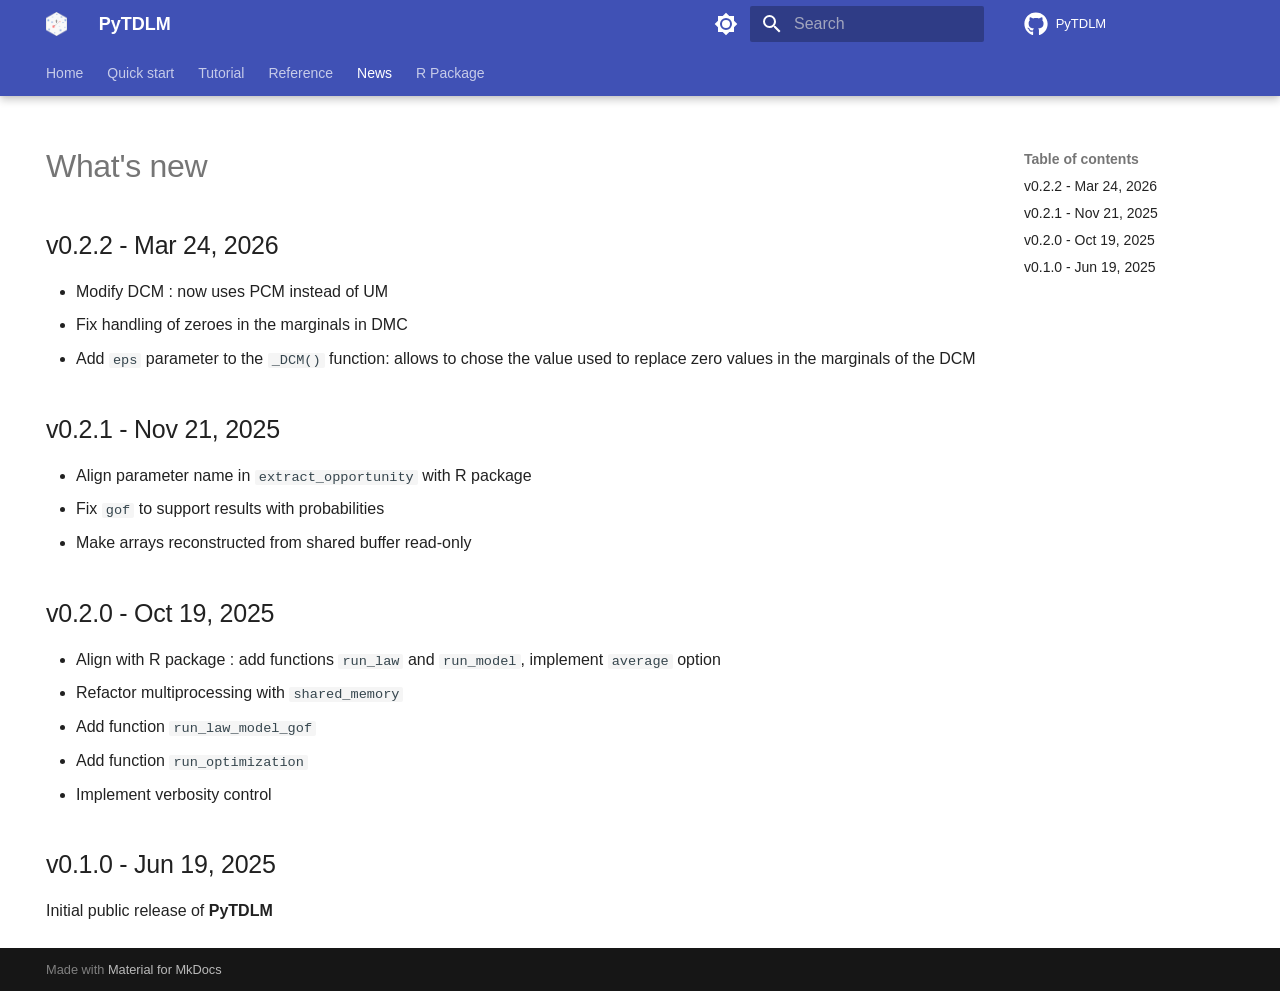
==== commit cdd1c034: "Deployed 70caafd with MkDocs version: 1.6.1" ====
--- a/news/index.html
+++ b/news/index.html
@@ -19,7 +19,7 @@
       
       
       <link rel="icon" href="../assets/logo.png">
-      <meta name="generator" content="mkdocs-1.6.1, mkdocs-material-9.7.6">
+      <meta name="generator" content="mkdocs-1.6.1, mkdocs-material-9.7.7">
     
     
       
@@ -27,7 +27,7 @@
       
     
     
-      <link rel="stylesheet" href="../assets/stylesheets/main.484c7ddc.min.css">
+      <link rel="stylesheet" href="../assets/stylesheets/main.ec1eaa64.min.css">
       
         
         <link rel="stylesheet" href="../assets/stylesheets/palette.ab4e12ef.min.css">
@@ -807,7 +807,7 @@
       <script id="__config" type="application/json">{"annotate": null, "base": "..", "features": ["navigation.tabs", "navigation.tabs.sticky", "content.code.copy"], "search": "../assets/javascripts/workers/search.2c215733.min.js", "tags": null, "translations": {"clipboard.copied": "Copied to clipboard", "clipboard.copy": "Copy to clipboard", "search.result.more.one": "1 more on this page", "search.result.more.other": "# more on this page", "search.result.none": "No matching documents", "search.result.one": "1 matching document", "search.result.other": "# matching documents", "search.result.placeholder": "Type to start searching", "search.result.term.missing": "Missing", "select.version": "Select version"}, "version": null}</script>
     
     
-      <script src="../assets/javascripts/bundle.79ae519e.min.js"></script>
+      <script src="../assets/javascripts/bundle.d7400e89.min.js"></script>
       
     
   </body>
